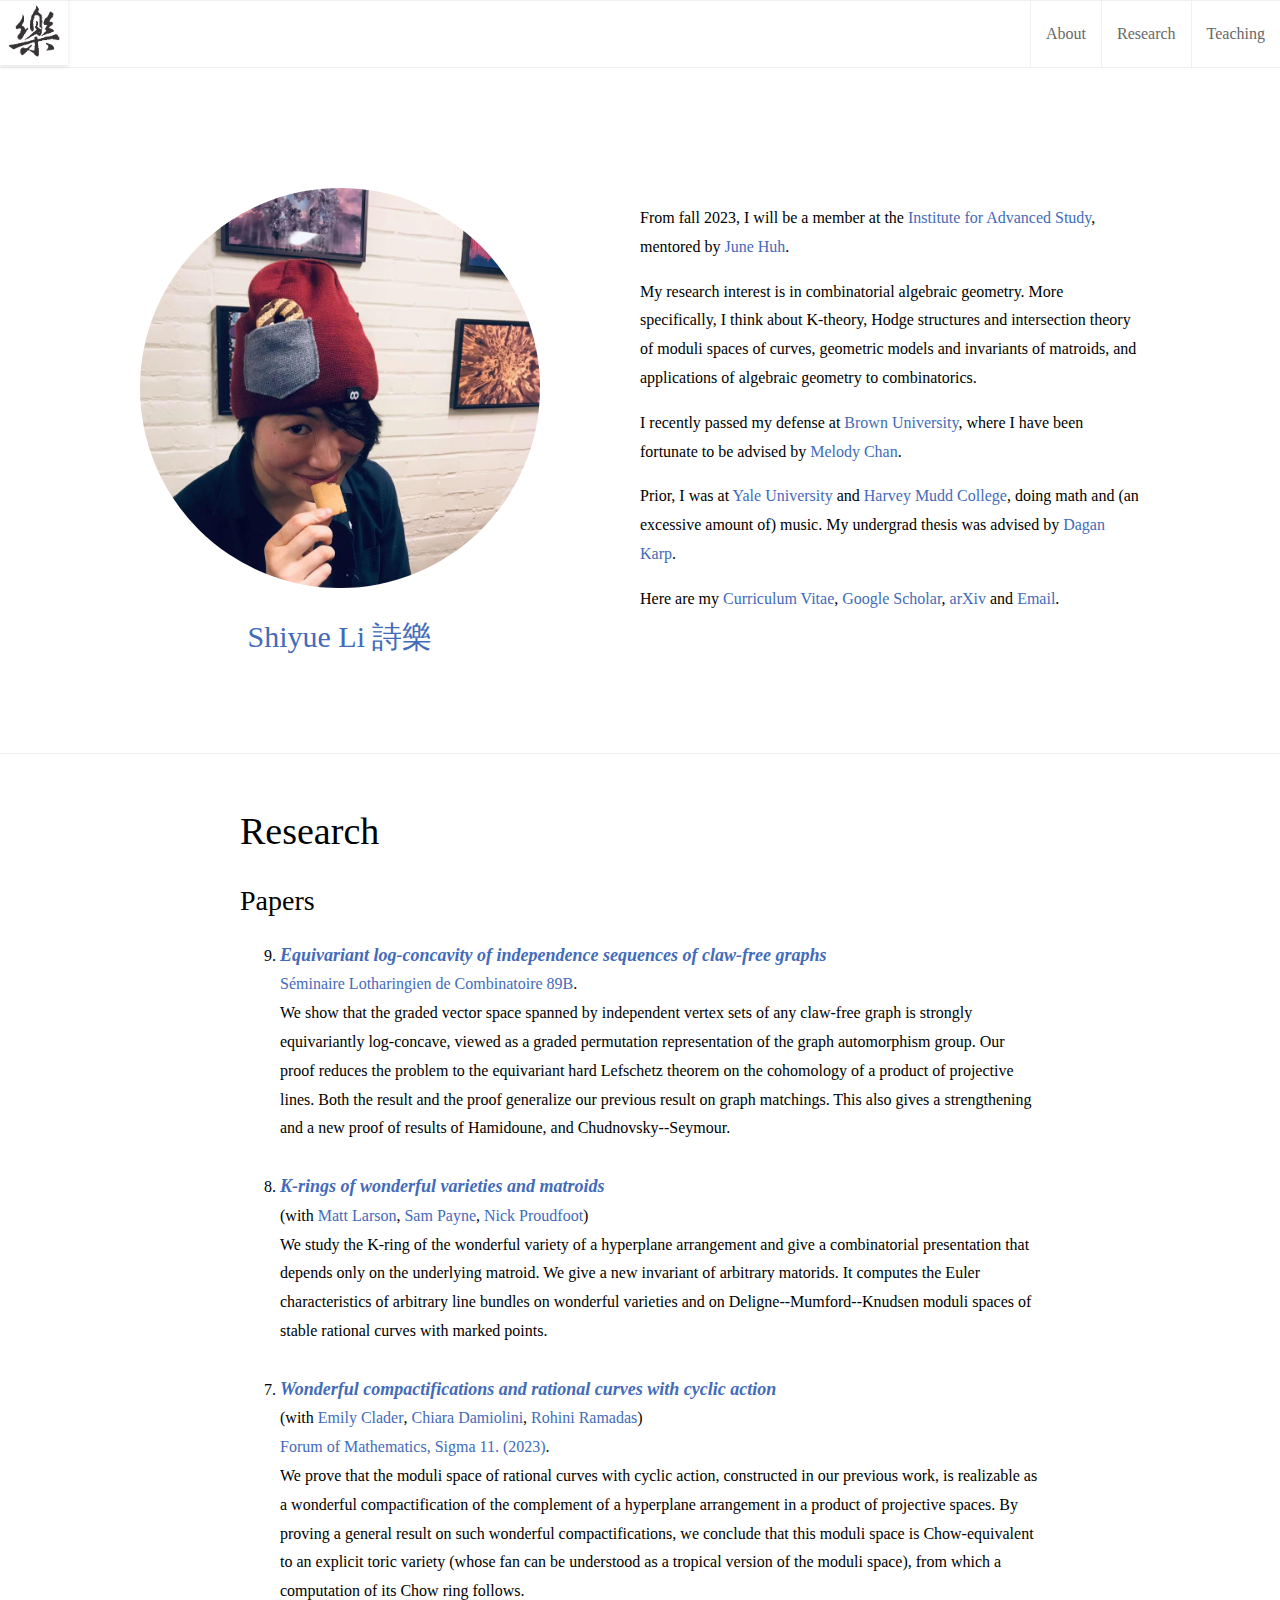
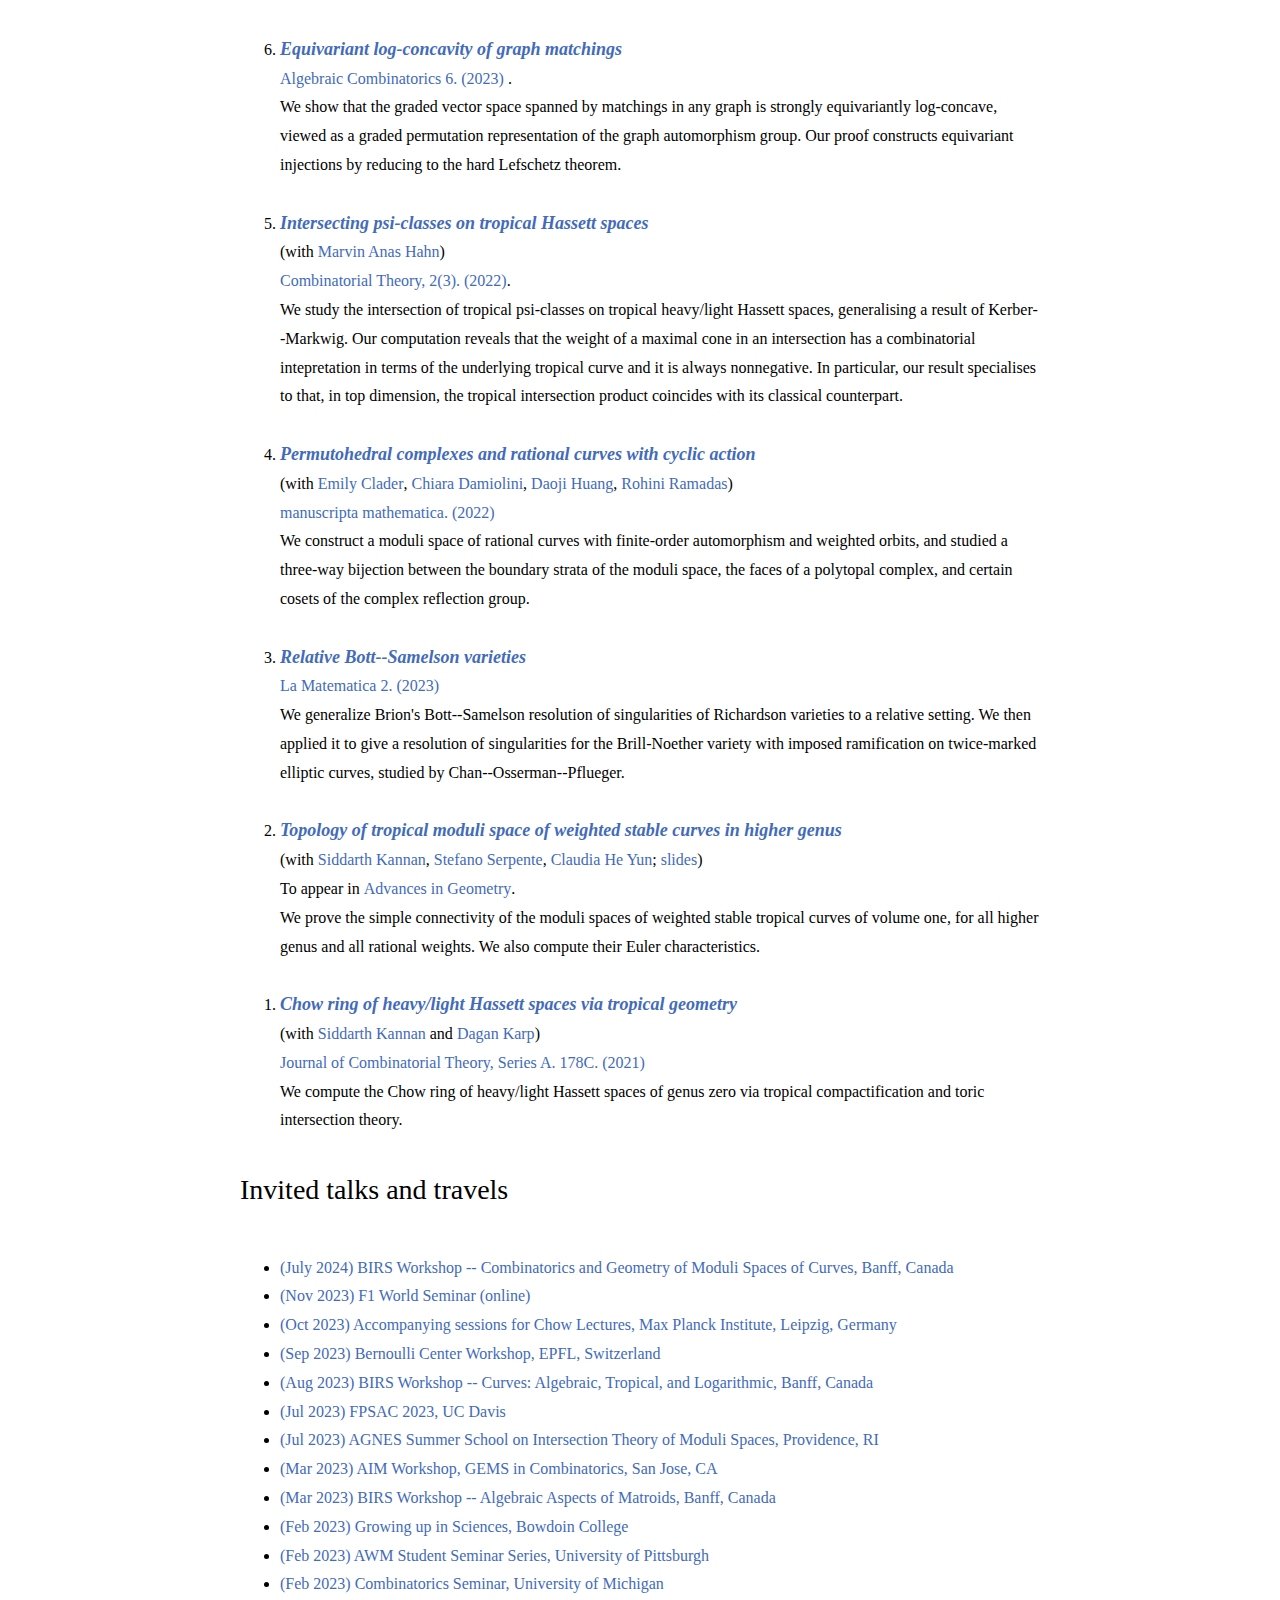
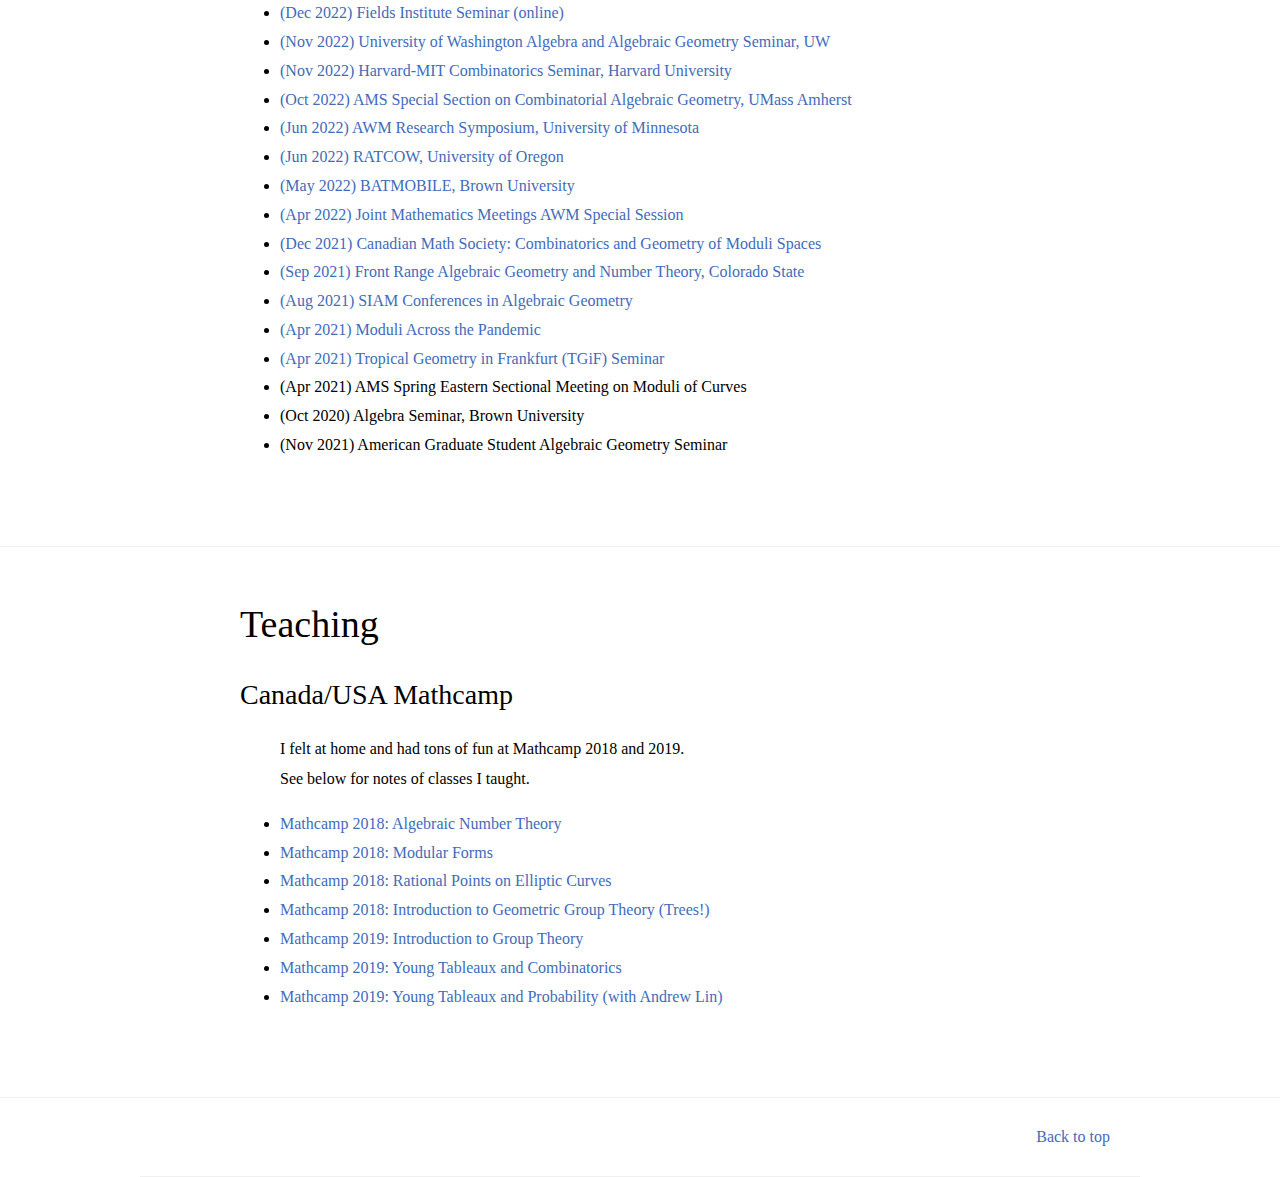
==== index.html @ 9893ebd8 "updated a bunch" ====
<!DOCTYPE html>
<html lang="en-us">
    <head>
	<meta name="generator" content="Hugo 0.92.2" />
        <meta charset="UTF-8">
<meta http-equiv="X-UA-Compatible" content="ie=edge">
<title>Shiyue Li</title>
<meta name="viewport" content="width=device-width, initial-scale=1.0">
<meta name="theme-color" content="#426BBA">
<meta name="description" content="李诗乐">
<meta property="og:description" content="李诗乐">
<meta name="twitter:description" content="李诗乐">
<meta property="og:image" content="https://shiyue-li.github.io/img/portfolio.png">
<meta name="twitter:image" content="https://shiyue-li.github.io/img/portfolio.png">
<link rel="icon" href="https://shiyue-li.github.io/img/favicon.png" type="image/x-icon">
<link rel="shortcut icon" href="https://shiyue-li.github.io/img/favicon.png" type="image/x-icon">
<link rel="stylesheet" href="css/final.css">
<link rel="stylesheet" href="css/normalize.css">
<link rel="stylesheet" href="https://fonts.googleapis.com/css?family=Roboto:300,400,700">
    </head>
    <body>
        <div>
            
            <nav class="main-navigation stuckMenu">
    <a href="https://shiyue-li.github.io/">
        <img class="logo" src="https://shiyue-li.github.io/img/logo.png" alt="Shiyue Li">
    </a>
    <div class="sub-navigation">
        <a href="#" class="main-navigation-link" id="about" data-scroll-goto="0">About</a>

        
        <a href="#" class="main-navigation-link" data-scroll-goto="1">Research</a>
        

        
        <a href="#" class="main-navigation-link" data-scroll-goto="2">Teaching</a>
        

        

    </div>
</nav>

            

            
            <section style="padding-top: 120px;" id="scroll-element" data-scroll-index="0">
    <div class="hero">
        <div class="hero-left">
            <img src="https://shiyue-li.github.io/img/avatar.jpg" style="max-width: 100%; border-radius: 100%; ">
            <h2 style="text-align:center;" class="name">Shiyue Li 詩樂</h2>

            <div class="icons">
                


                
                

                


                


                
                
                
                
                
            </div>
        </div>
        <div class="hero-right">
            
                <p>From fall 2023, I will be a member at the <a href="https://www.ias.edu">Institute for Advanced Study</a>, mentored by <a href="https://web.math.princeton.edu/~huh/">June Huh</a>.</p>
            
                <p>My research interest is in combinatorial algebraic geometry. More specifically, I think about K-theory, Hodge structures and intersection theory of moduli spaces of curves, geometric models and invariants of matroids, and applications of algebraic geometry to combinatorics.</p>
            
                <p>I recently passed my defense at <a href="https://www.brown.edu/academics/math/">Brown University</a>, where I have been fortunate to be advised by <a href="https://www.math.brown.edu/~mtchan/">Melody Chan</a>.</p>
            
                <p>Prior, I was at <a href="https://math.yale.edu/">Yale University</a> and <a href="https://www.hmc.edu">Harvey Mudd College</a>, doing math and (an excessive amount of) music. My undergrad thesis was advised by <a href="https://www.math.hmc.edu/~dk/">Dagan Karp</a>.</p>
            
                <p>Here are my <a href="http://www.shiyue.li/shiyueli-website-2023.pdf">Curriculum Vitae</a>, <a href="https://scholar.google.com/citations?user=wnfrXdMAAAAJ&amp;hl=en">Google Scholar</a>, <a href="https://arxiv.org/search/?query=%22shiyue+li%22&amp;searchtype=all&amp;source=header">arXiv</a> and <a href="mailto:shiyue_li@brown.edu">Email</a>.</p>
            
        </div>
    </div>
</section>

            

            
            <section data-scroll-index="1">
    <div class="math">
        <div class="header">
            <h1 class="title">Research</h1>
            <h2 class="subtitle"></h2>
        </div>
        <div class="content-case-study">
            <h2 class="subtitile" style="
                font-size: 28px;
                color: #000000;
                font-weight: 500;
                ">Papers</h2>
            <ol type="1" reversed style="font-size: 16px;
            color: #000000;
            letter-spacing: 0;
            line-height: 1.8em">
                <li><a class="article" href="/research/clawfree.pdf" target="blank" >Equivariant log-concavity of independence sequences of claw-free graphs</a>
                  <br> <a class="journal" href="https://www.mat.univie.ac.at/~slc/wpapers/FPSAC2023/87.pdf" target="blank" >Séminaire Lotharingien de Combinatoire 89B</a>.
                    <br>
                    We show that the graded vector space spanned by independent vertex sets of any claw-free graph is strongly equivariantly log-concave, viewed as a graded permutation representation of the graph automorphism group. Our proof reduces the problem to the equivariant hard Lefschetz theorem on the cohomology of a product of projective lines. Both the result and the proof generalize our previous result on graph matchings. This also gives a strengthening and a new proof of results of Hamidoune, and Chudnovsky--Seymour.
                    <br>
                    <br>
                </li>
                <li><a class="article" href="https://arxiv.org/abs/2210.03169" target="blank"> <span class="emphasized">K</span>-rings of wonderful varieties and matroids</a>
                    <br>(with <a class="journal" href="https://stanford.edu/~mwlarson/" target="blank" >Matt Larson</a>, <a class="journal" href="https://web.ma.utexas.edu/users/sampayne/" target="blank" >Sam Payne</a>, <a class="journal" href="https://pages.uoregon.edu/njp/" target="blank" >Nick Proudfoot</a>)
                    <br>
                    We study the <span class="emphasized">K</span>-ring of the wonderful variety of a hyperplane arrangement and give a combinatorial presentation that depends only on the underlying matroid. We give a new invariant of arbitrary matorids. It computes the Euler characteristics of arbitrary line bundles on wonderful varieties and on Deligne--Mumford--Knudsen moduli spaces of stable rational curves with marked points.
                    <br>
                    <br>
                </li>
                <li><a class="article" href="https://arxiv.org/abs/2208.05463" target="blank">Wonderful compactifications and rational curves with cyclic action</a>
                    <br>(with <a class="journal" href="https://sites.google.com/site/emilyclader/" target="blank" >Emily Clader</a>, <a class="journal" href="https://chiaradamiolini.wixsite.com/1289" target="blank" >Chiara Damiolini</a>, <a class="journal" href="https://sites.google.com/view/rohini-ramadas/home" target="blank" >Rohini Ramadas</a>)
                    <br> <a class="journal" href="https://www.cambridge.org/core/journals/forum-of-mathematics-sigma/article/wonderful-compactifications-and-rational-curves-with-cyclic-action/0811738BEDE71A067CB7876742615252" target="blank" >Forum of Mathematics, Sigma 11. (2023)</a>.
                    <br> We prove that the moduli space of rational curves with cyclic action, constructed in our previous work, is realizable as a wonderful compactification of the complement of a hyperplane arrangement in a product of projective spaces.  By proving a general result on such wonderful compactifications, we conclude that this moduli space is Chow-equivalent to an explicit toric variety (whose fan can be understood as a tropical version of the moduli space), from which a computation of its Chow ring follows.
                    <br>
                    <br>
                </li>
                <li><a class="article" href="https://arxiv.org/abs/2202.08828" target="blank">Equivariant log-concavity of graph matchings</a>
                   <br>
                   <a class="journal" href="https://alco.centre-mersenne.org/articles/10.5802/alco.284/" target="blank" >Algebraic Combinatorics 6. (2023) </a>.
                    <br>
                    We show that the graded vector space spanned by matchings in any graph is strongly equivariantly log-concave, viewed as a graded permutation representation of the graph automorphism group. Our proof constructs equivariant injections by reducing to the hard Lefschetz theorem.
                    <br>
                    <br>
                </li>

                <li><a class="article" href="https://arxiv.org/abs/2108.00875" target="blank">Intersecting psi-classes on tropical Hassett spaces</a>
                    <br> (with <a class="journal" href="https://sites.google.com/site/marvinanashahn/" target="blank" >Marvin Anas Hahn</a>)
                    <br> <a class="journal" href="https://escholarship.org/uc/item/6569z31w#main" target="blank" >Combinatorial Theory, 2(3). (2022)</a>.
                    <br>
                        We study the intersection of tropical psi-classes on tropical heavy/light Hassett spaces, generalising a result of Kerber--Markwig. Our computation reveals that the weight of a maximal cone in an intersection has a combinatorial intepretation in terms of the underlying tropical curve and it is always nonnegative. In particular, our result specialises to that, in top dimension, the tropical intersection product coincides with its classical counterpart.
                    <br>
                    <br>
                </li>

                <li><a class="article" href="https://arxiv.org/abs/2104.06526" target="blank">Permutohedral complexes and rational curves with cyclic action</a>
                    <br>(with <a class="journal" href="https://sites.google.com/site/emilyclader/" target="blank" >Emily Clader</a>, <a class="journal" href="https://chiaradamiolini.wixsite.com/1289" target="blank" >Chiara Damiolini</a>, <a class="journal" href="https://www.daojihuang.me/" target="blank" >Daoji Huang</a>, <a class="journal" href="https://sites.google.com/view/rohini-ramadas/home" target="blank" >Rohini Ramadas</a>)
                    <br> <a class="journal" href="https://trebuchet.public.springernature.app/get_content/80b0685b-fd41-4024-bbea-1bdff2c16340" target="blank" >manuscripta mathematica. (2022)</a>
                    <br>
                    We construct a moduli space of rational curves with finite-order automorphism and weighted orbits, and studied a three-way bijection between the boundary strata of the moduli space, the faces of a polytopal complex, and certain cosets of the complex reflection group.
                    <br>
                    <br>
                </li>

                <li><a class="article" href="https://arxiv.org/abs/2011.04814" target="blank">Relative Bott--Samelson varieties</a>
                <br>
                <a class="journal" href="https://link.springer.com/article/10.1007/s44007-023-00054-1" target="blank" >La Matematica 2. (2023)</a>
                <br>
                We generalize Brion's Bott--Samelson resolution of singularities of Richardson varieties to a relative setting. We then applied it to give a resolution of singularities for the Brill-Noether variety with imposed ramification on twice-marked elliptic curves, studied by Chan--Osserman--Pflueger.
                <br>
                <br>
                </li>

                <li><a class="article" href="https://arxiv.org/abs/2010.11767" target="blank">Topology of tropical moduli space of weighted stable curves in higher genus</a>
                    <br>(with <a class="journal" href="https://sites.google.com/view/siddarthkannan/about-me" target="blank" >Siddarth Kannan</a>, <a class="journal" href=https://sites.google.com/view/stefano-serpente/home-page target="blank" >Stefano Serpente</a>, <a class="journal" href="https://www.claudiayun.com/" target="blank" >Claudia He Yun</a>; <a class="journal" href="https:/www.shiyue.li/slides/top-hassett-slides.pdf" target="blank">slides</a>)
                    <br> To appear in
                    <a class="journal" href="https://www.degruyter.com/journal/key/advg/html?lang=en" target="blank" >Advances in Geometry</a>.
                    <br> We prove the simple connectivity of the moduli spaces of weighted stable tropical curves of volume one, for all higher genus and all rational weights. We also compute their Euler characteristics.
                    <br>
                    <br>
                </li>

                <li>
                    <a class="article" href="https://arxiv.org/abs/1910.10883" target="blank">Chow ring of heavy/light Hassett spaces via tropical geometry</a>
                    <br>
                    (with <a class="journal" href="https://sites.google.com/view/siddarthkannan/about-me" target="blank" >Siddarth Kannan</a> and <a class="journal" href="https://www.math.hmc.edu/~dk/" target="blank" >Dagan Karp</a>)
                    <br>
                    <a class="journal" href="https://www.sciencedirect.com/science/article/pii/S0097316520301400" target="blank" >Journal of Combinatorial Theory, Series A. 178C. (2021)</a>
                    <br>
                    We compute the Chow ring of heavy/light Hassett spaces of genus zero via tropical compactification and toric intersection theory.
                </li>
            </ol>
        </div>
        <div class="content-case-study">
            <h2 class="subtitile" style="
                font-size: 28px;
                color: #000000;
                font-weight: 300;
                ">Invited talks and travels</h2>
            <ul style="font-size: 16px;
            color: #000000;
            letter-spacing: 0;
            line-height: 1.5em">
            <br>
               <li>
                 <a class="link" href="https://www.birs.ca/events/2024/5-day-workshops/24w5200" target="blank" >(July 2024) BIRS Workshop -- Combinatorics and Geometry of Moduli Spaces of Curves, Banff, Canada</a>
                </li>
                <li>
                  <a class="link" href="https://funworldseminar.wordpress.com/2022/11/15/the-sun-also-rises-a-review/" target="blank" >(Nov 2023) F1 World Seminar (online)</a>
                </li>
                <li>
                  <a class="link" href="https://www.mis.mpg.de/calendar/conferences/2023/chow.html" target="blank" >(Oct 2023) Accompanying sessions for Chow Lectures, Max Planck Institute, Leipzig, Germany</a>
                </li>
                <li>
                  <a class="link" href="https://bernoulli.epfl.ch/programs/hodge-and-k-theory-meet-combinatorics/" target="blank" >(Sep 2023) Bernoulli Center Workshop, EPFL, Switzerland</a>
                </li>
                <li>
                  <a class="link" href="http://www.birs.ca/events/2023/5-day-workshops/23w5101" target="blank" >(Aug 2023) BIRS Workshop -- Curves: Algebraic, Tropical, and Logarithmic, Banff, Canada</a>
                </li>
                <li>
                  <a class="link" href="http://fpsac23.math.ucdavis.edu" target="blank" >(Jul 2023) FPSAC 2023, UC Davis </a>
                </li>
                <li>
                  <a class="link" href="https://sites.google.com/site/agneshomepage/brown-2023-agnes-summer-school" target="blank" >(Jul 2023) AGNES Summer School on Intersection Theory of Moduli Spaces, Providence, RI </a>
                </li>
                <li>
                  <a class="link" href="https://aimath.org/workshops/upcoming/gemscombin/" target="blank" >(Mar 2023) AIM Workshop, GEMS in Combinatorics, San Jose, CA </a>
                </li>
                <li>
                  <a class="link" href="http://www.birs.ca/events/2023/5-day-workshops/23w5149" target="blank" >(Mar 2023) BIRS Workshop -- Algebraic Aspects of Matroids, Banff, Canada</a>
                </li>
                <li>
                    <a class="link" href="https://www.cns.nyu.edu/events/growingupinscience/" target="blank" >(Feb 2023) Growing up in Sciences, Bowdoin College</a>
                </li>
                <li>
                    <a class="link" href="https://www.mathematics.pitt.edu/content/pitt-awm-student-seminar-series" target="blank" >(Feb 2023) AWM Student Seminar Series, University of Pittsburgh</a>
                </li>
                <li>
                   <a class="link" href="https://events.umich.edu/group/4885" target="blank" >(Feb 2023) Combinatorics Seminar, University of Michigan</a>
                </li>
                <li>
                   <a class="link" href="http://www.fields.utoronto.ca/activities/22-23/matroids-seminar" target="blank" >(Dec 2022) Fields Institute Seminar (online)</a>
                </li>
                <li>
                   <a class="link" href="https://math.washington.edu/events/series/algebra-and-algebraic-geometry-seminar" target="blank" >(Nov 2022) University of Washington Algebra and Algebraic Geometry Seminar, UW</a>
                </li>
                <li>
                   <a class="link" href="https://math.mit.edu/combin/" target="blank" >(Nov 2022) Harvard-MIT Combinatorics Seminar, Harvard University</a>
                </li>
                <li>
                  <a class="link" href="http://www.ams.org/meetings/sectional/2301_program_ss18.html" target="blank" >(Oct 2022) AMS Special Section on Combinatorial Algebraic Geometry, UMass Amherst</a>
                </li>
                <li>
                    <a class="link" href="https://awm-math.org/meetings/awm-research-symposium/" target="blank" >(Jun 2022) AWM Research Symposium, University of Minnesota</a>
                </li>
                <li>
                    <a class="link" href="https://pages.uoregon.edu/ddugger/ratcow.html" target="blank" >(Jun 2022) RATCOW, University of Oregon</a>
                </li>
                <li>
                    <a class="link" href="https://math.dartmouth.edu/~auel/BATMOBYLE/index.html" target="blank" >(May 2022) BATMOBILE, Brown University</a>
                </li>
                <li>
                    <a class="link" href="https://www.jointmathematicsmeetings.org//jmm" target="blank" >(Apr 2022) Joint Mathematics Meetings AWM Special Session</a>
                </li>
                <li>
                    <a class="link" href="https://www2.cms.math.ca/Events/winter21/schedule_daily" target="blank" >(Dec 2021) Canadian Math Society: Combinatorics and Geometry of Moduli Spaces</a>
                </li>
                <li>
                    <a class="link" href="https://sites.google.com/view/fragmentseminar/" target="blank" >(Sep 2021) Front Range Algebraic Geometry and Number Theory, Colorado State</a>
                </li>
                <li>
                    <a class="link" href="https://www.siam.org/conferences/cm/program/ag21" target="blank" >(Aug 2021) SIAM Conferences in Algebraic Geometry</a>
                </li>
                <li>
                    <a class="link" href="https://sites.google.com/bc.edu/map/home" target="blank" >(Apr 2021) Moduli Across the Pandemic</a>
                </li>
                <li>
                    <a class="link" href="https://www.uni-frankfurt.de/76756909/TGiF_Tropical_Geometry_in_Frankfurt" target="blank" >(Apr 2021) Tropical Geometry in Frankfurt (TGiF) Seminar</a>
                </li>
                <li>
                    (Apr 2021) AMS Spring Eastern Sectional Meeting on Moduli of Curves
                </li>
                <li>
                    (Oct 2020) Algebra Seminar, Brown University
                </li>
                <li>
                    (Nov 2021) American Graduate Student Algebraic Geometry Seminar
                </li>

            </ul>
        </div>
    </div>
</section>

            

            
            <section data-scroll-index="2">
    <div class="math">
        <div class="header">
            <h1 class="title">Teaching</h1>
            <h2 class="subtitle"></h2>
        </div>
        <div class="content-case-study">
            <h2 class="subtitile" style="
                font-size: 28px;
                color: #000000;
                font-weight: 300;
                ">Canada/USA Mathcamp</h2>
            <ul style="font-size: 16px;
            color: #000000;
            letter-spacing: 0;
            line-height: 1.8em">
            <p style="font-size: 16px;
            color: #000000;
            letter-spacing: 0;">
            I felt at home and had tons of fun at Mathcamp 2018 and 2019. <br>
                See below for notes of classes I taught.
            </p>


                <li><a href="/mathcamp/shiyueli-mathcamp-ant.pdf" target="blank" >Mathcamp 2018: Algebraic Number Theory</a>
                </li>
                <li><a href="/mathcamp/shiyueli-mathcamp-modular-forms.pdf" target="blank" >Mathcamp 2018: Modular Forms</a>
                </li>
                <li><a href="/mathcamp/shiyueli-mathcamp-rpec.pdf" target="blank" >Mathcamp 2018: Rational Points on Elliptic Curves</a>
                </li>
                <li><a href="/mathcamp/shiyueli-mathcamp-trees.pdf" target="blank" >Mathcamp 2018: Introduction to Geometric Group Theory (Trees!)</a>
                </li>
                <li><a href="/mathcamp/shiyueli-mathcamp-gptheory.pdf" target="blank" >Mathcamp 2019: Introduction to Group Theory</a>
                </li>
                <li><a href="/mathcamp/shiyueli-mathcamp-ytcombinatorics.pdf" target="blank" >Mathcamp 2019: Young Tableaux and Combinatorics</a>
                </li>

                <li><a href="/mathcamp/shiyueli-mathcamp-ytprobability.pdf" target="blank" >Mathcamp 2019: Young Tableaux and Probability (with Andrew Lin)</a>
                </li>

            </ul>
        </div>
    </div>
</section>

            

            

            

            

            
            <footer>
    <div class="icons">
        
        
        
        
        
        
    </div>

    <a href="#" style="color: #426BBA; text-decoration: none;" data-scroll-goto="0">Back to top</a>
</footer>

            
        </div>

        
<script type="application/javascript">
var doNotTrack = false;
if (!doNotTrack) {
	(function(i,s,o,g,r,a,m){i['GoogleAnalyticsObject']=r;i[r]=i[r]||function(){
	(i[r].q=i[r].q||[]).push(arguments)},i[r].l=1*new Date();a=s.createElement(o),
	m=s.getElementsByTagName(o)[0];a.async=1;a.src=g;m.parentNode.insertBefore(a,m)
	})(window,document,'script','https://www.google-analytics.com/analytics.js','ga');
	ga('create', 'UA-XXXXXXXX-Y', 'auto');
	
	ga('send', 'pageview');
}
</script>
<script src="https://shiyue-li.github.io/js/jquery-1.js"></script>
<script src="https://shiyue-li.github.io/js/stickUp.js"></script>
<script src="https://shiyue-li.github.io/js/scrollIt.js" type="text/javascript"></script>
<script type="text/javascript">
    jQuery(function($) {
        $(document).ready( function() {
            $('.main-navigation').stickUp({

            });
        });
    });
    $(function(){
        $.scrollIt({
            topOffset: -70,         
            easing: 'ease-in-out'
        });
    });
</script>

    </body>
</html>
---- css/final.css ----
/* forest green #426BBA */
/* deep blue #426BBA */

* {
  box-sizing: border-box;
  text-rendering: optimizeLegibility;
  -webkit-font-smoothing: antialiased;
  -moz-osx-font-smoothing: grayscale;
}

body {
  font-size: 16px;
  font-family: Palatino;
  margin: 0;
  padding: 0;
}

a {
  font-style: normal;
  color: #000000;
  -webkit-transition: 0.1s ease-in;
  transition: 0.1s ease-in;
  text-decoration: none;
}

a:hover {
  cursor: pointer;
  opacity: 0.8;
  -webkit-transform: translateY(-3px);
          transform: translateY(-3px);
}

.article {
  font-family: Palatino;
  font-size: 18px;
  font-style: italic;
  font-weight: bold;
  color: #000000;
  /* text-decoration: none; */
}

.author {
  font-family: Palatino;
  font-size: 17px;
  font-style: italic;
  font-weight: 900;
  color: #000000;
  /* text-decoration: none; */
}

.link {
  font-family: Palatino;
  font-size: 16px;
  font-weight: 500;
  color: #000000;
  /* text-decoration: none; */
}

.journal {
  font-family: Palatino;
  font-size: 16px;
  font-weight: 500;
  color: #000000;
  text-decoration: none;
}

footer {
  padding: 30px 30px 30px 30px;
  max-width: 1000px;
  margin: 0 auto;
  display: flex !important;
  justify-content: space-between;
  border-bottom: 1px solid #F0F0F0;
}

.main-navigation {
  z-index: 999;
  width: 100%;
  background: white;
  height: 68px;
  padding: 0;
  margin: 0;
  border-top: 1px solid #F0F0F0;
  border-bottom: 1px solid #F0F0F0;
  display: -webkit-box;
  display: -ms-flexbox;
  display: flex;
  -webkit-box-align: center;
      -ms-flex-align: center;
          align-items: center;
  -webkit-box-pack: justify;
      -ms-flex-pack: justify;
          justify-content: space-between;
}

.sub-navigation {
  max-width: 445px;
  height: inherit;
  display: -webkit-box;
  display: -ms-flexbox;
  display: flex;
}

.main-navigation h5 {
  position: absolute;
  left: 90px;
  top: 3px;
  color: #000000;
}

@media all and (max-width: 400px) {
  .main-navigation h5 {
    top: 7px;
    font-size: 12px;
  }
}

.main-navigation-link {
  color: #686868;
  padding: 15px;
  display: -webkit-box;
  text-align: center !important;
  display: -ms-flexbox;
  display: flex;
    -webkit-box-align: center;
        -ms-flex-align: center;
            align-items: center;
    -webkit-box-pack: center;
        -ms-flex-pack: center;
            justify-content: center;
  border-left: 1px solid #F0F0F0;
}

.icons a:first-child {
  padding: 4px 4px 50px 50;
  padding-left: 132px;
}

.icons a {
  padding: 5px;
}

@media all and (max-width: 460px) {
  .main-navigation-link {
    font-size: 13px;
    padding: 15px;
  }
  #about {
    display: none;
  }
  #process-link {
    display: none !important;
  }
}

.logo:hover, .main-navigation-link:hover {
  box-shadow: 0 2px 4px 0 rgba(0,0,0,0.12);
}

.logo {
  width: 68px;
  display: block;
}

section {
  padding-top: 70px;
  padding-bottom: 70px;
  border-bottom: 1px solid #F0F0F0;
  padding-left: 30px;
  padding-right: 30px;
}

.hero {
  display: -webkit-box;
  display: -ms-flexbox;
  display: flex;
  margin: 0 auto;
  -webkit-box-pack: justify;
      -ms-flex-pack: justify;
          justify-content: space-between;
  -ms-flex-wrap: wrap;
      flex-wrap: wrap;
  max-width: 1000px;
}

.math{
  max-width: 800px;
  display: -webkit-box;
  display: -ms-flexbox;
  display: flex;
  margin: 0 auto;
  -webkit-box-orient: vertical;
  -webkit-box-direction: normal;
      -ms-flex-direction: column;
          flex-direction: column;
}

.case-studies {
  max-width: 1000px;
  display: -webkit-box;
  display: -ms-flexbox;
  display: flex;
  margin: 0 auto;
  -webkit-box-orient: vertical;
  -webkit-box-direction: normal;
      -ms-flex-direction: column;
          flex-direction: column;
}

.hi {
  font-size: 42px;
  line-height: 0.4em;
}

.subtitle {
  font-size: 28px;
  color: #426BBA;
  font-weight: 100;
  font-style: thin;
}

.name {
  font-family: Palatino;
  font-size: 30px;
  color: #426BBA;
  font-weight: 300;
  font-style: normal;
}

.hero-left {
  width: 400px;
}

.hero-right {
  width: 500px;
}

.hero-right p {
  /* color: #929292; */
  font-family: Palatino;
  font-size: 16px;
  font-style: 50;
  color: #000000;
  letter-spacing: 0;
  /* line-height: 25px; */
  line-height: 1.8em;
}

.hero-right em {
  font-style: normal !important;
}

.hero-right p a {
   font-family: Palatino;
  color: #426BBA;
  text-decoration: none;
}

.icons {
  width: 160px;
  display: -webkit-box;
  display: -ms-flexbox;
  display: flex;
  -webkit-box-pack: justify;
      -ms-flex-pack: justify;
          /*justify-content: space-between;*/
}


.download-resume {
  /* Rectangle 3: */
  display: inline-block;
  margin-top: 40px;
  background: #426BBA;
  /* Download Resume: */
  font-family: Palatino;
  font-size: 20px;
  padding: 15px 50px;
  color: #C3D5FF;
  padding: 100px 0;
  width: 1000px;
  text-align: center;
  letter-spacing: 1px;
  border-radius: 2px;
}

.title {
  /* My Process: */
  font-family: Palatino;
  font-weight: 100;
  margin: 0;
  font-size: 38px;
  color: #000000;
  letter-spacing: 0;
  line-height: 0.4em;
}

.process-item {
  max-width: 500px;
  padding-top: 20px;
}

.process-item h3 {
  margin-left: 15px;
}

.process-wrapper {
  display: -webkit-box;
  display: -ms-flexbox;
  display: flex;
  -ms-flex-wrap: wrap;
      flex-wrap: wrap;
  -webkit-box-pack: justify;
      -ms-flex-pack: justify;
          justify-content: space-between;
}

.item-header {
  display: -webkit-box;
  display: -ms-flexbox;
  display: flex;
    -webkit-box-align: center;
        -ms-flex-align: center;
            align-items: center;
    -webkit-box-pack: start;
        -ms-flex-pack: start;
            justify-content: flex-start;
  margin: 0;
  height: 35px;
}

.process-item p {
  /* I collaborate with s: */
  font-size: 16px;
  color: #000000;
  letter-spacing: 0;
  line-height: 1.8em;
}

.process-item h3 {
  /* Discover: */
  font-size: 28px;
  color: #426BBA;
  letter-spacing: 0;
}

.case-studies-wrapper {
  display: -webkit-box;
  display: -ms-flexbox;
  display: flex;
  -ms-flex-wrap: wrap;
      flex-wrap: wrap;
  -webkit-box-align: stretch;
      -ms-flex-align: stretch;
          align-items: stretch;
  -webkit-box-pack: justify;
      -ms-flex-pack: justify;
          justify-content: space-between;
}

.case-study-item {
  max-width: 500px;
  margin-top: 45px;
}

.case-study-item h4 {
  font-size: 26px;
  font-weight: 100;
  margin: 0;
  line-height: 2.4em;
}

.case-study-item h5 {
  font-size: 13px;
  font-weight: 700;
  color: #000000;
  margin: 0;
  line-height: 0.3em;
  text-transform: uppercase;
}

.case-study-item p {
  font-size: 16px;
  color: #000000;
  letter-spacing: 0;
  line-height: 1.8em;
}

ul li {
    font-size: 16px;
    color: #000000;
    letter-spacing: 0;
    line-height: 1.8em;
}

.read-more {
  display: inline-block;
  width: 100%;
  border: solid 2px #E1E1E1;
  padding: 18px 0;
  text-align: center;
  color: #426BBA;
  font-weight: 500;
  -webkit-transition: 0.2s ease-out;
  transition: 0.2s ease-out;
  border-radius: 2px;
}

.main-case-study {
  max-width: 2000px;
  display: block;
  margin: 0 auto;
  margin-top: 30px;
}

.results-content {
  max-width: 2000px;
  color: black;
  text-align: center;
  display: block;
  margin: 0 auto;
}

.results-content img {
  margin-top: 40px;
  max-width: 70px;
  border-radius: 100%;
}

.results-content h1 {
  font-size: 24px;
  line-height: 1.6em;
  font-weight: 300;
}

.results-content h2 {
  font-size: 25px;
  line-height: 1em;
  font-weight: 300;
  margin: 0;
  margin-top: 0.3em;

}

.results-content h3 {
  margin: 0;
  margin-top: 0.4em;
  padding-bottom: 35px;
}

.results-content hr {
  width: 30px;
  border: 3px solid #426BBA;
}

/* .main-case-study img {
    display: block;
    margin-left: auto;
    margin-right: auto;
} */

.main-case-study .title {
  line-height: 1em;
  margin-top: 20px;
}

.main-case-study .subtitle {
  /* Mobile App Design: */
  font-family: Palatino;
  font-weight: bold;
  font-size: 22px;
  color: #426BBA;
  letter-spacing: 0;
}

.main-case-study .summary {
  /* The objective of thi: */
  font-family: Palatino;
  font-weight: 300;
  font-size: 24px;
  color: #426BBA;
  letter-spacing: 0;
  line-height: 39px;
}

.case-study-item img {
  max-width: 100%;
}

.case-details {
  margin: 0;
  padding: 0;
  display: flex;
  max-width: 700px;
  list-style-type: none;
  justify-content: space-between;
  flex-wrap: wrap;
}

.case-links {
  margin-top: 26px;
  padding-bottom: 30px;
}

.link-div {
  display: inline-block;
  padding: 15px 15px 15px 0;
}

.case-links img {
  position: relative;
  top: 2.9px;
  padding-right: 8px;
}

.case-detail-link {
  position: relative;
  padding: 10px 10px;
  /* border: 1px solid #fafafa; */
  color: #593eda;
  border-radius: 2px;
  background: #f0f0f0;
  margin-right: 1em;
  width:100%;
}

@media all and (max-width: 981px) {
  .hero-left {
    margin: 0 auto;
    text-align: center;
  }
  .hero-left .icons {
    margin: 0 auto;
    justify-content: center;
  }
}

@media all and (max-width: 842px) {
  .link-div {
    display: block;
  }
  .case-detail-link {
      display: block;
      width: 100%;
      padding:25px;
  }
}

.content-case-study {
  max-width: 1000px;
  display: block;
}

.content-case-study p {
  /* Each member of our t: */
  font-family: Palatino;
  font-size: 19px;
  color: #000000;
  letter-spacing: 0;
  line-height: 30px;
}

.content-case-study img {
  max-width: 100%;
  margin-top: 20px;
}

.content-case-study a {
  color: #426BBA;
}

.content-case-study h1 {
  margin: 0;
  margin-top: 2.4em;
}

@media all and (max-width: 513px) {
  .case-details {
    justify-content: flex-start;
  }
  .download-resume {
    display: block;
    width: 100%;
  }
  .case-details-item {
    padding-right: 25px !important;
  }
}

.case-details-item {
  padding-right: 20px;
}

.case-details-item strong {
  font-weight: bold;
}

.case-details-item p {
  line-height: 1.8em;
  font-size: 16px;
}

@media all and (max-width:1040px) {
  .case-study-item {
    max-width: 48%;
    margin-top: 40px;
  }
  .case-studies-wrapper {
    margin-top: 0;
  }
}

@media all and (max-width:980px) {
  .hero-right {
    width: 100%;
    margin-top: 30px;
  }
  .process-item {
    max-width: 45%;
  }
}

@media all and (max-width: 728px) {
  .case-study-item {
    max-width: 100%;
    margin-top: 40px;
  }
  .case-study-item:first-of-type {
    margin-top: 13px;
  }
  .hi, .title {
    font-size: 40px;
  }
  .process-item h3 {
    font-size: 24px;
  }
  .subtitle {
    font-size: 24px;
  }
  section {
    padding-top: 60px !important;
    padding-bottom: 60px !important;
  }
  #scroll-element {
    padding-top: 100px !important;
  }
}

@media all and (max-width:500px) {
  .process-item {
    max-width: 100%;
  }
}

.active {
  color: #426BBA !important;
  transition: 0.2s ease-in-out;
  border-bottom: 3px solid #426BBA;
}
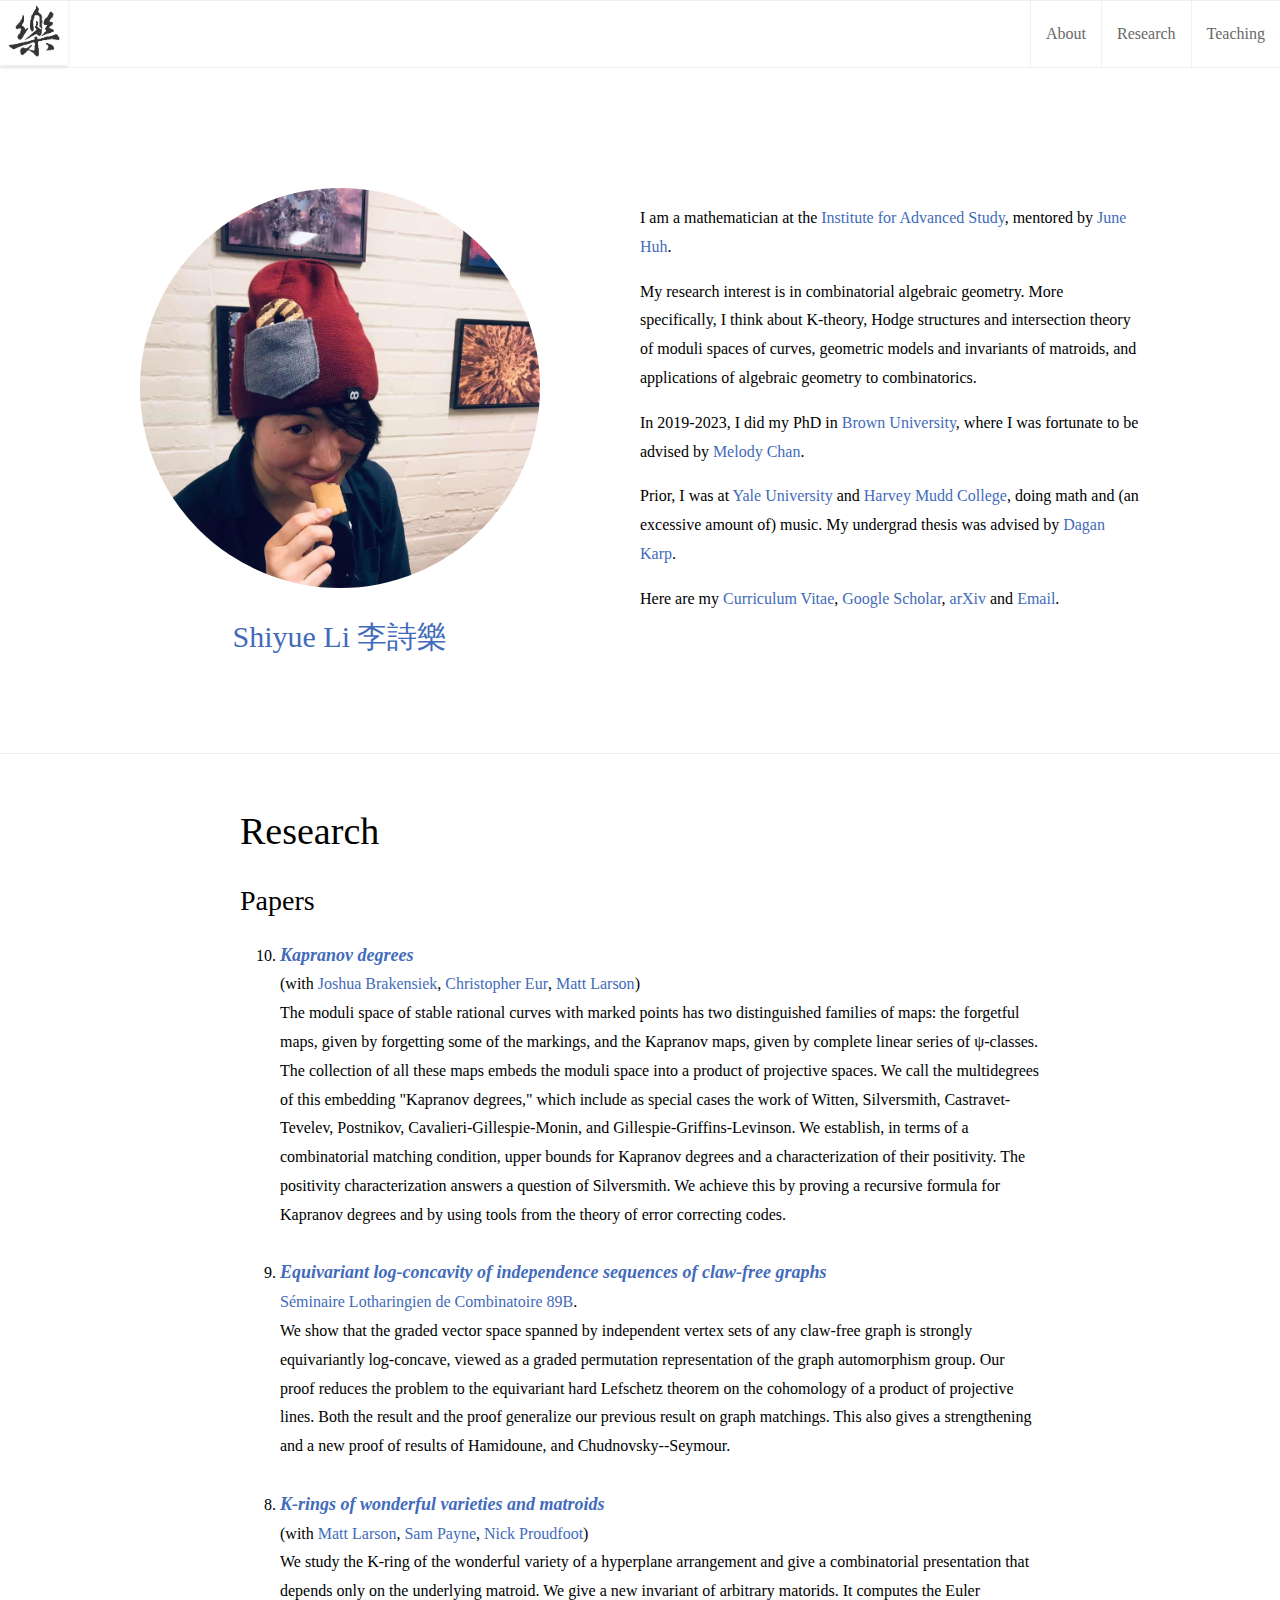
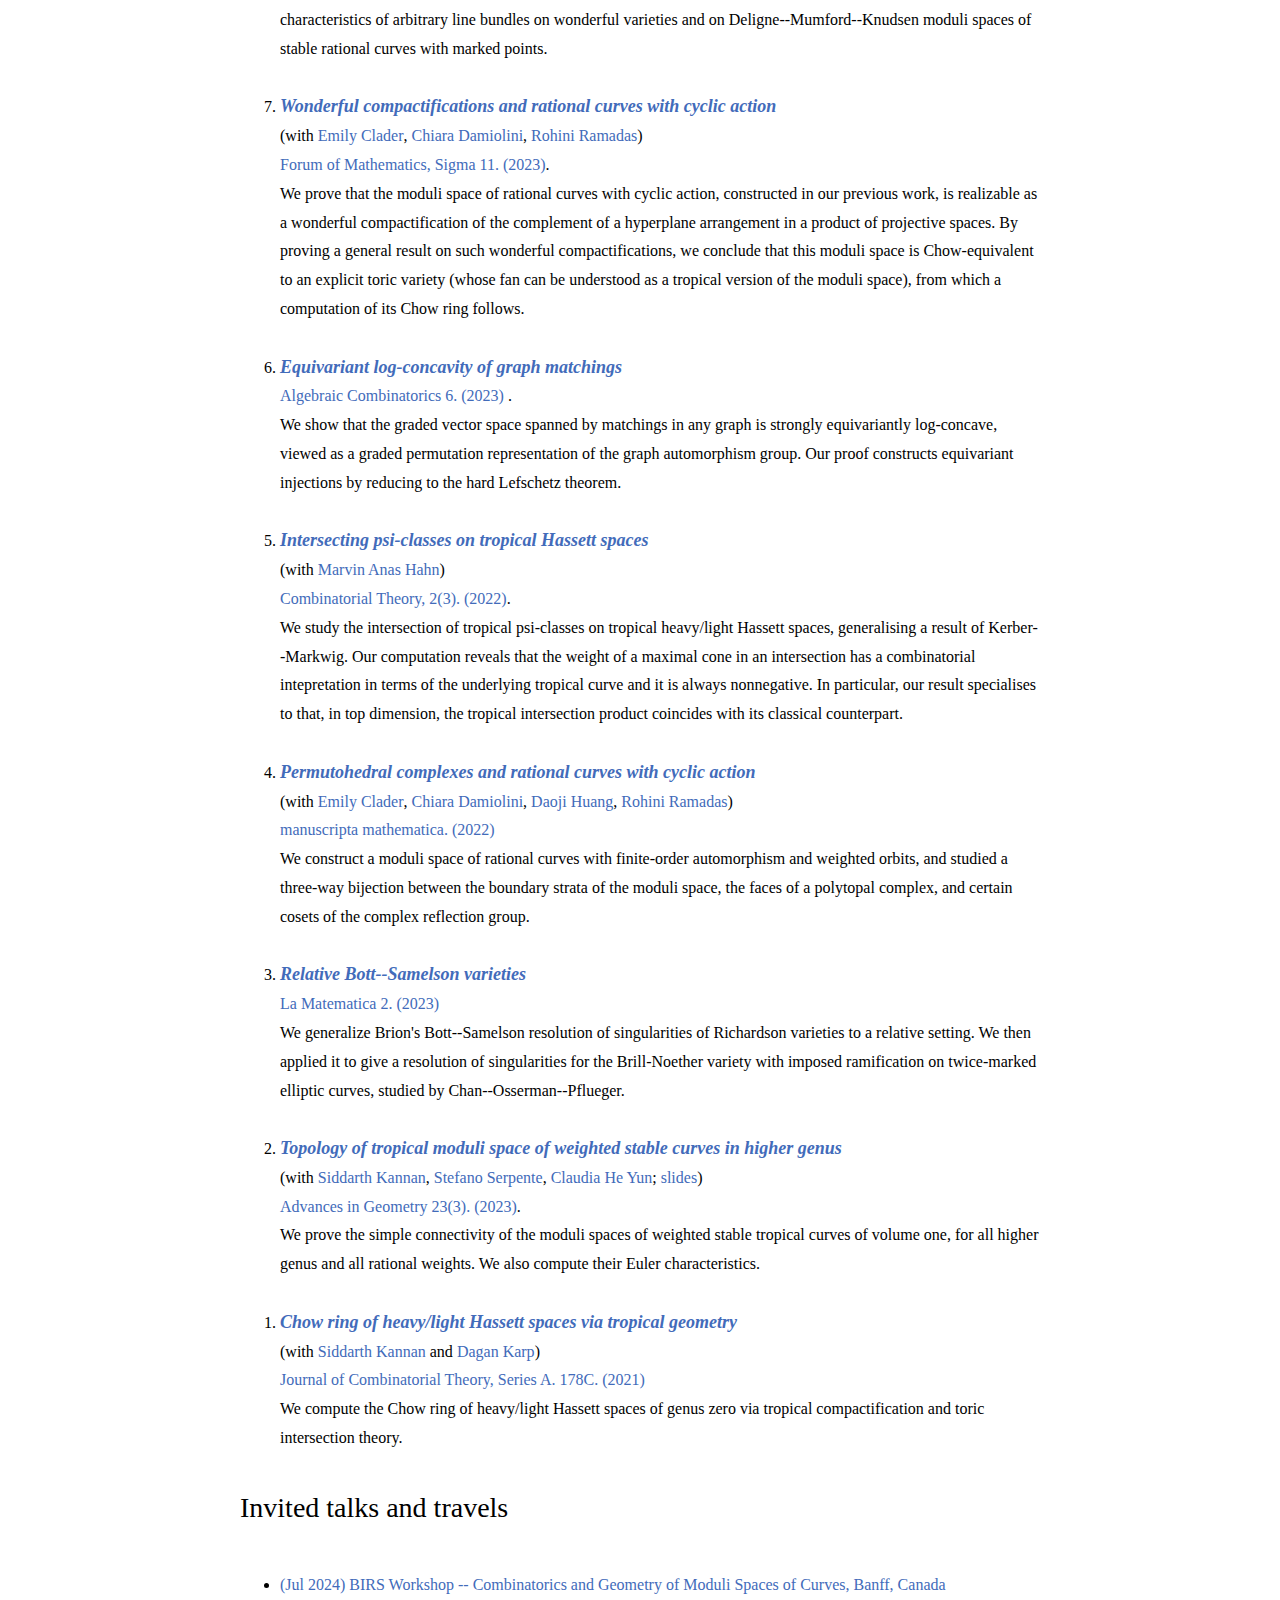
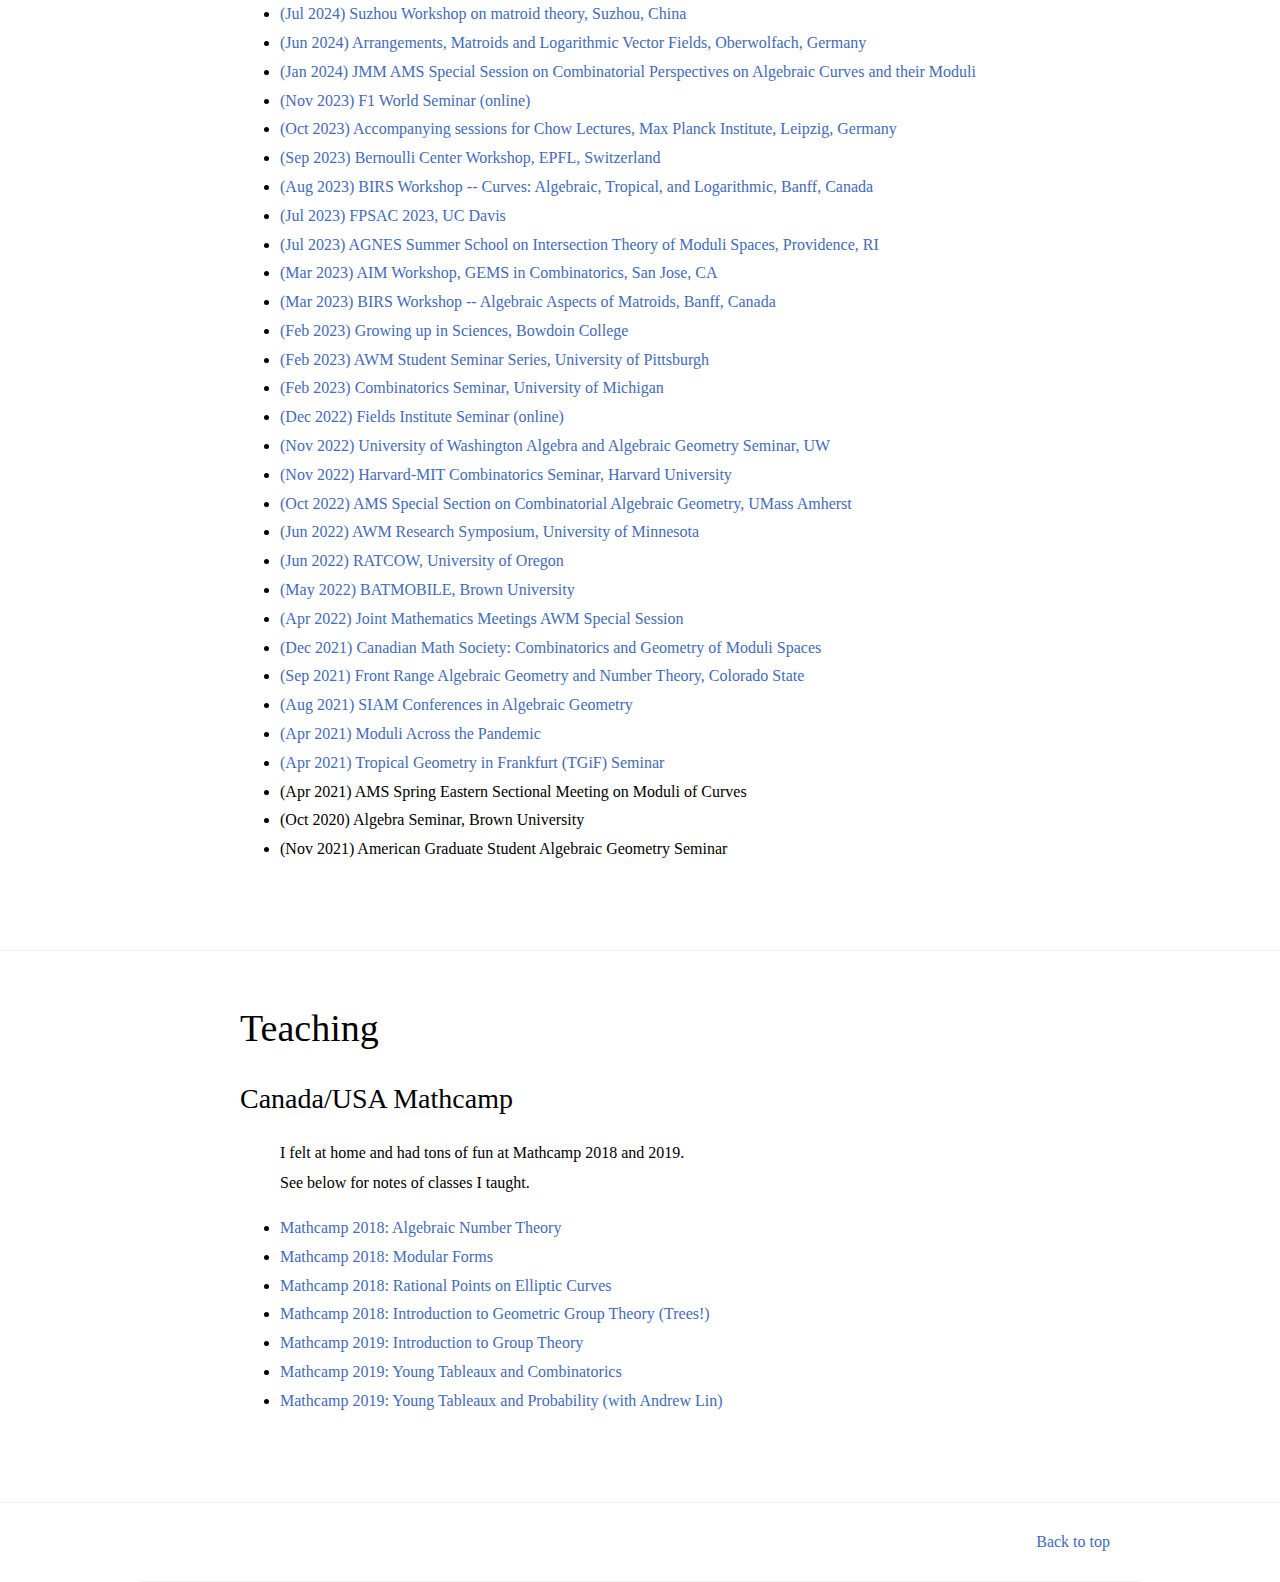
==== commit c50aa81d: "added a lot" ====
--- a/index.html
+++ b/index.html
@@ -48,7 +48,7 @@
     <div class="hero">
         <div class="hero-left">
             <img src="https://shiyue-li.github.io/img/avatar.jpg" style="max-width: 100%; border-radius: 100%; ">
-            <h2 style="text-align:center;" class="name">Shiyue Li 詩樂</h2>
+            <h2 style="text-align:center;" class="name">Shiyue Li 李詩樂</h2>
 
             <div class="icons">
                 
@@ -72,15 +72,15 @@
         </div>
         <div class="hero-right">
             
-                <p>From fall 2023, I will be a member at the <a href="https://www.ias.edu">Institute for Advanced Study</a>, mentored by <a href="https://web.math.princeton.edu/~huh/">June Huh</a>.</p>
+                <p>I am a mathematician at the <a href="https://www.ias.edu">Institute for Advanced Study</a>, mentored by <a href="https://web.math.princeton.edu/~huh/">June Huh</a>.</p>
             
                 <p>My research interest is in combinatorial algebraic geometry. More specifically, I think about K-theory, Hodge structures and intersection theory of moduli spaces of curves, geometric models and invariants of matroids, and applications of algebraic geometry to combinatorics.</p>
             
-                <p>I recently passed my defense at <a href="https://www.brown.edu/academics/math/">Brown University</a>, where I have been fortunate to be advised by <a href="https://www.math.brown.edu/~mtchan/">Melody Chan</a>.</p>
+                <p>In 2019-2023, I did my PhD in <a href="https://www.brown.edu/academics/math/">Brown University</a>, where I was fortunate to be advised by <a href="https://www.math.brown.edu/~mtchan/">Melody Chan</a>.</p>
             
                 <p>Prior, I was at <a href="https://math.yale.edu/">Yale University</a> and <a href="https://www.hmc.edu">Harvey Mudd College</a>, doing math and (an excessive amount of) music. My undergrad thesis was advised by <a href="https://www.math.hmc.edu/~dk/">Dagan Karp</a>.</p>
             
-                <p>Here are my <a href="http://www.shiyue.li/shiyueli-website-2023.pdf">Curriculum Vitae</a>, <a href="https://scholar.google.com/citations?user=wnfrXdMAAAAJ&amp;hl=en">Google Scholar</a>, <a href="https://arxiv.org/search/?query=%22shiyue+li%22&amp;searchtype=all&amp;source=header">arXiv</a> and <a href="mailto:shiyue_li@brown.edu">Email</a>.</p>
+                <p>Here are my <a href="http://www.shiyue.li/shiyueli-website-2023.pdf">Curriculum Vitae</a>, <a href="https://scholar.google.com/citations?user=wnfrXdMAAAAJ&amp;hl=en">Google Scholar</a>, <a href="https://arxiv.org/search/?query=%22shiyue+li%22&amp;searchtype=all&amp;source=header">arXiv</a> and <a href="mailto:shiyue_li@ias.edu">Email</a>.</p>
             
         </div>
     </div>
@@ -105,8 +105,15 @@
             color: #000000;
             letter-spacing: 0;
             line-height: 1.8em">
-                <li><a class="article" href="/research/clawfree.pdf" target="blank" >Equivariant log-concavity of independence sequences of claw-free graphs</a>
-                  <br> <a class="journal" href="https://www.mat.univie.ac.at/~slc/wpapers/FPSAC2023/87.pdf" target="blank" >Séminaire Lotharingien de Combinatoire 89B</a>.
+                <li><a class="article" href="https://arxiv.org/abs/2308.12285" target="blank" >Kapranov degrees</a>
+                    <br>(with <a class="journal" href="https://web.stanford.edu/~jbrakens/" target="blank" >Joshua Brakensiek</a>, <a class="journal" href="https://people.math.harvard.edu/~ceur/" target="blank" >Christopher Eur</a>, <a class="journal" href="https://stanford.edu/~mwlarson/" target="blank" >Matt Larson</a>)
+                    <br>
+                    The moduli space of stable rational curves with marked points has two distinguished families of maps: the forgetful maps, given by forgetting some of the markings, and the Kapranov maps, given by complete linear series of ψ-classes. The collection of all these maps embeds the moduli space into a product of projective spaces. We call the multidegrees of this embedding "Kapranov degrees," which include as special cases the work of Witten, Silversmith, Castravet-Tevelev, Postnikov, Cavalieri-Gillespie-Monin, and Gillespie-Griffins-Levinson. We establish, in terms of a combinatorial matching condition, upper bounds for Kapranov degrees and a characterization of their positivity. The positivity characterization answers a question of Silversmith. We achieve this by proving a recursive formula for Kapranov degrees and by using tools from the theory of error correcting codes.
+                    <br>
+                    <br>
+                </li>
+                <li><a class="article" href="https://www.mat.univie.ac.at/~slc/wpapers/FPSAC2023/87.pdf" target="blank" >Equivariant log-concavity of independence sequences of claw-free graphs</a>
+                    <br> <a class="journal" href="https://www.mat.univie.ac.at/~slc/wpapers/FPSAC2023/87.pdf" target="blank" >Séminaire Lotharingien de Combinatoire 89B</a>.
                     <br>
                     We show that the graded vector space spanned by independent vertex sets of any claw-free graph is strongly equivariantly log-concave, viewed as a graded permutation representation of the graph automorphism group. Our proof reduces the problem to the equivariant hard Lefschetz theorem on the cohomology of a product of projective lines. Both the result and the proof generalize our previous result on graph matchings. This also gives a strengthening and a new proof of results of Hamidoune, and Chudnovsky--Seymour.
                     <br>
@@ -164,8 +171,8 @@
 
                 <li><a class="article" href="https://arxiv.org/abs/2010.11767" target="blank">Topology of tropical moduli space of weighted stable curves in higher genus</a>
                     <br>(with <a class="journal" href="https://sites.google.com/view/siddarthkannan/about-me" target="blank" >Siddarth Kannan</a>, <a class="journal" href=https://sites.google.com/view/stefano-serpente/home-page target="blank" >Stefano Serpente</a>, <a class="journal" href="https://www.claudiayun.com/" target="blank" >Claudia He Yun</a>; <a class="journal" href="https:/www.shiyue.li/slides/top-hassett-slides.pdf" target="blank">slides</a>)
-                    <br> To appear in
-                    <a class="journal" href="https://www.degruyter.com/journal/key/advg/html?lang=en" target="blank" >Advances in Geometry</a>.
+                    <br>
+                    <a class="journal" href="https://www.degruyter.com/document/doi/10.1515/advgeom-2023-0009/html" target="blank" >Advances in Geometry 23(3). (2023)</a>.
                     <br> We prove the simple connectivity of the moduli spaces of weighted stable tropical curves of volume one, for all higher genus and all rational weights. We also compute their Euler characteristics.
                     <br>
                     <br>
@@ -194,8 +201,17 @@
             line-height: 1.5em">
             <br>
                <li>
-                 <a class="link" href="https://www.birs.ca/events/2024/5-day-workshops/24w5200" target="blank" >(July 2024) BIRS Workshop -- Combinatorics and Geometry of Moduli Spaces of Curves, Banff, Canada</a>
-                </li>
+                 <a class="link" href="https://www.birs.ca/events/2024/5-day-workshops/24w5200" target="blank" >(Jul 2024) BIRS Workshop -- Combinatorics and Geometry of Moduli Spaces of Curves, Banff, Canada</a>
+                </li>
+                <li>
+                  <a class="link" href="https://people.math.wisc.edu/~lmaxim/Suzhou24.html" target="blank" >(Jul 2024) Suzhou Workshop on matroid theory, Suzhou, China</a>
+                 </li>
+                <li>
+                  <a class="link" href="https://www.mfo.de/occasion/2425/www_view" target="blank" >(Jun 2024) Arrangements, Matroids and Logarithmic Vector Fields, Oberwolfach, Germany</a>
+                 </li>
+                 <li>
+                   <a class="link" href="https://www.jointmathematicsmeetings.org/meetings/national/jmm2024/2300_program_ss17.html#title" target="blank" >(Jan 2024) JMM AMS Special Session on Combinatorial Perspectives on Algebraic Curves and their Moduli</a>
+                  </li>
                 <li>
                   <a class="link" href="https://funworldseminar.wordpress.com/2022/11/15/the-sun-also-rises-a-review/" target="blank" >(Nov 2023) F1 World Seminar (online)</a>
                 </li>
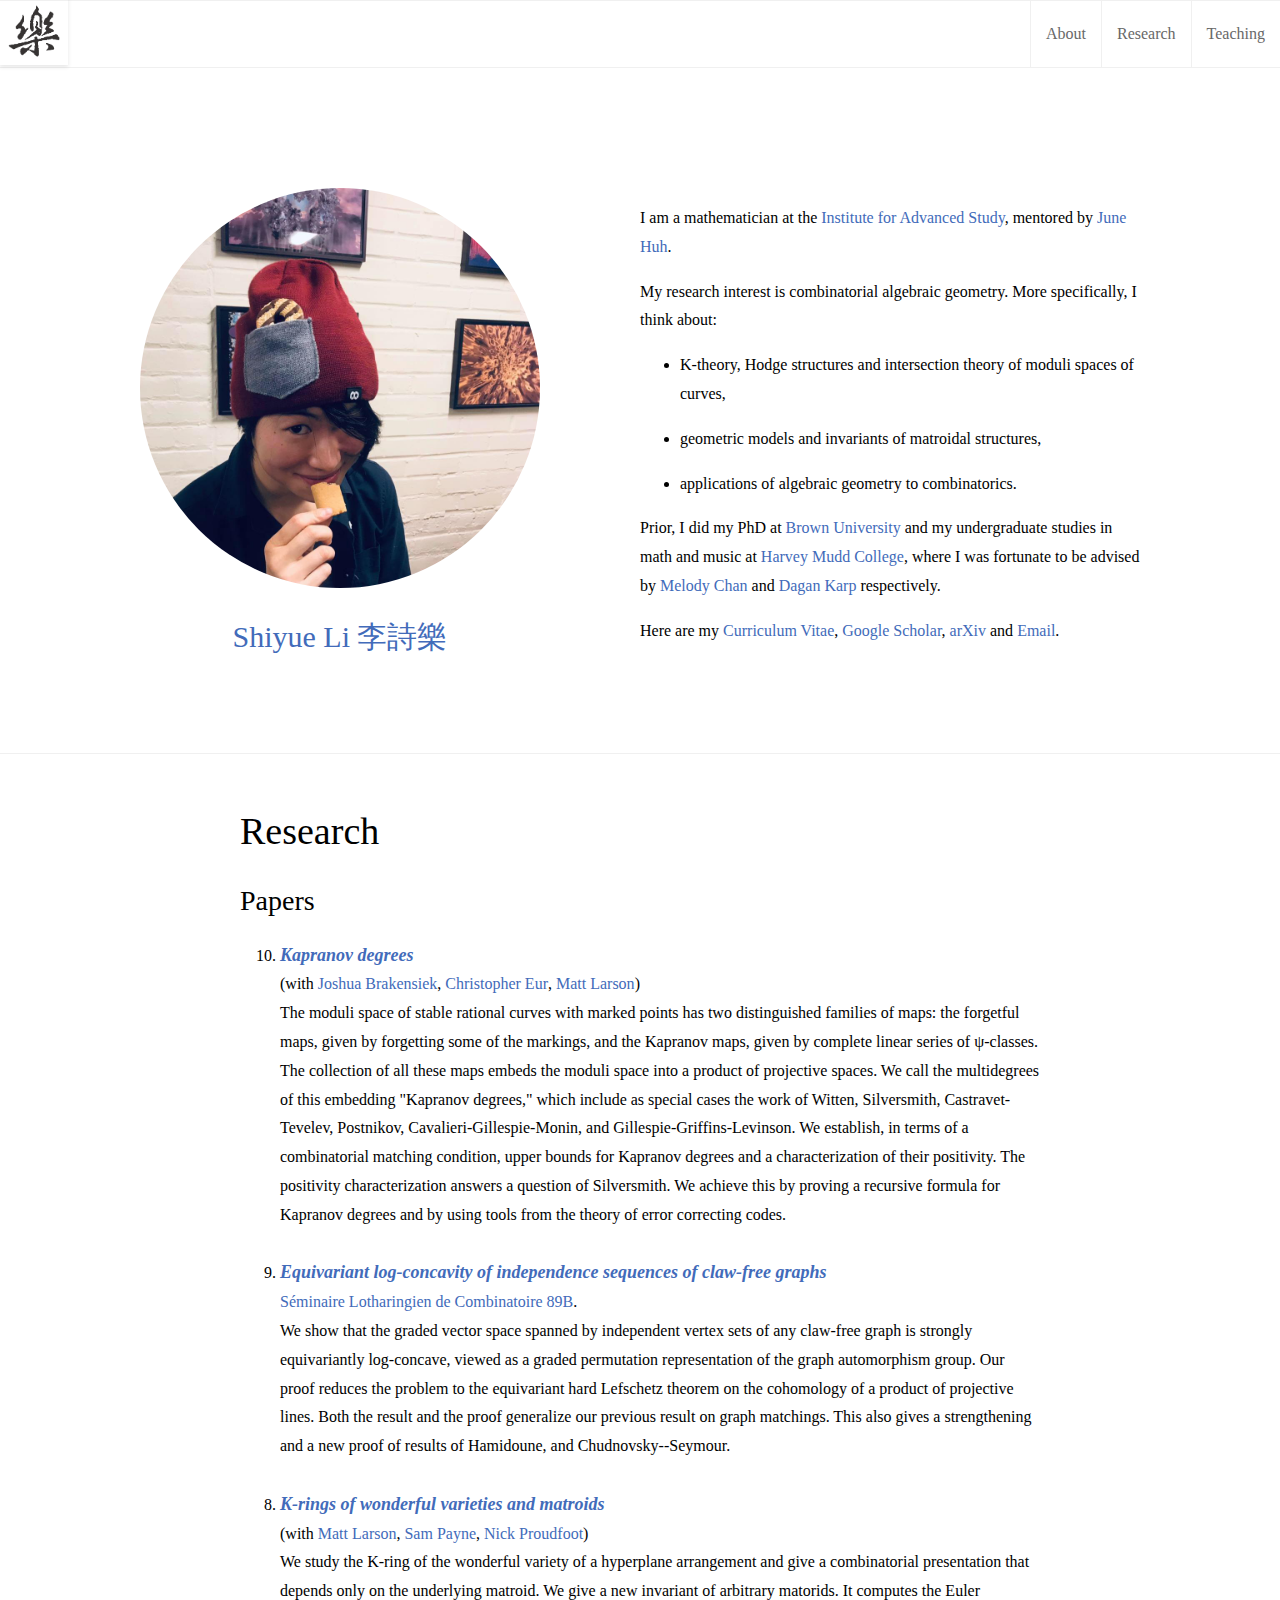
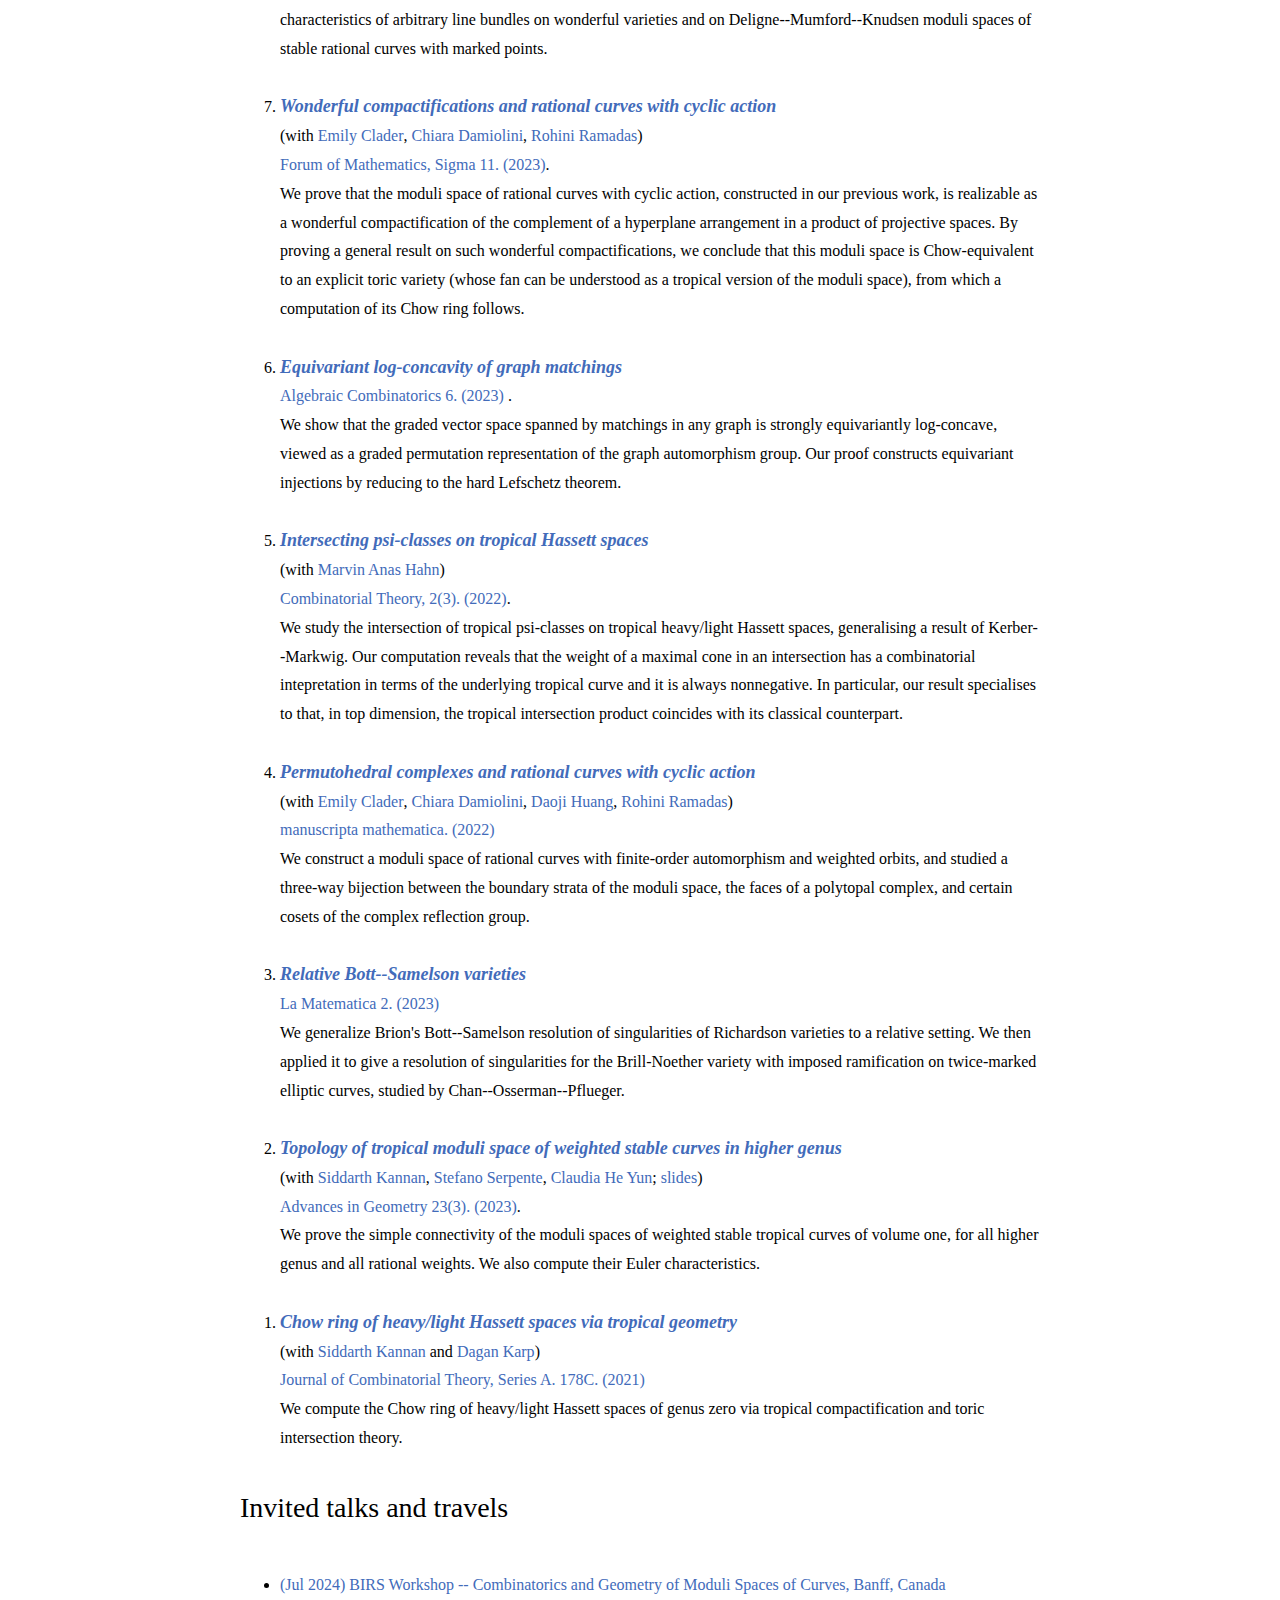
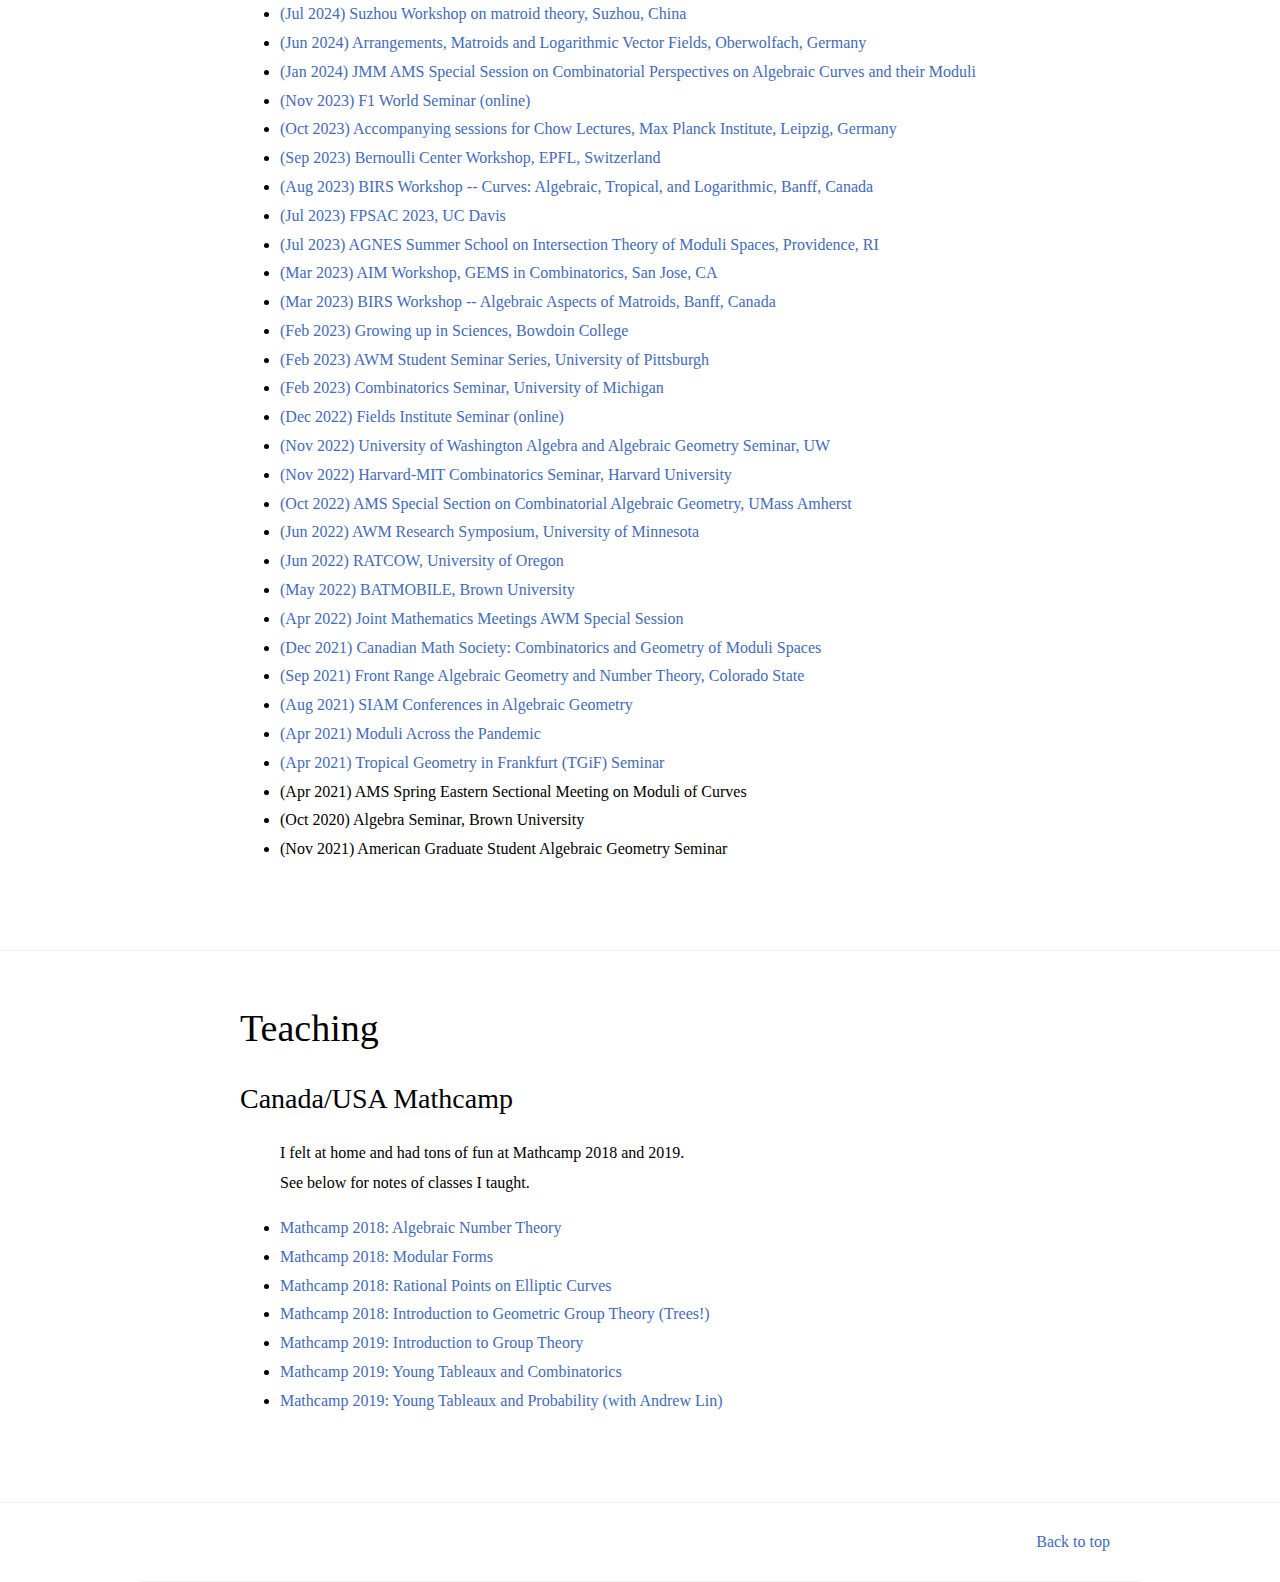
==== commit 63f620b5: "minor change" ====
--- a/index.html
+++ b/index.html
@@ -74,11 +74,24 @@
             
                 <p>I am a mathematician at the <a href="https://www.ias.edu">Institute for Advanced Study</a>, mentored by <a href="https://web.math.princeton.edu/~huh/">June Huh</a>.</p>
             
-                <p>My research interest is in combinatorial algebraic geometry. More specifically, I think about K-theory, Hodge structures and intersection theory of moduli spaces of curves, geometric models and invariants of matroids, and applications of algebraic geometry to combinatorics.</p>
-            
-                <p>In 2019-2023, I did my PhD in <a href="https://www.brown.edu/academics/math/">Brown University</a>, where I was fortunate to be advised by <a href="https://www.math.brown.edu/~mtchan/">Melody Chan</a>.</p>
-            
-                <p>Prior, I was at <a href="https://math.yale.edu/">Yale University</a> and <a href="https://www.hmc.edu">Harvey Mudd College</a>, doing math and (an excessive amount of) music. My undergrad thesis was advised by <a href="https://www.math.hmc.edu/~dk/">Dagan Karp</a>.</p>
+                <p>My research interest is combinatorial algebraic geometry. More specifically, I think about:</p>
+            
+                <p><ul>
+<li>K-theory, Hodge structures and intersection theory of moduli spaces of curves,</li>
+</ul>
+</p>
+            
+                <p><ul>
+<li>geometric models and invariants of matroidal structures,</li>
+</ul>
+</p>
+            
+                <p><ul>
+<li>applications of algebraic geometry to combinatorics.</li>
+</ul>
+</p>
+            
+                <p>Prior, I did my PhD at <a href="https://www.brown.edu/academics/math/">Brown University</a> and my undergraduate studies in math and music at <a href="https://www.hmc.edu">Harvey Mudd College</a>, where I was fortunate to be advised by <a href="https://www.math.brown.edu/~mtchan/">Melody Chan</a> and <a href="https://www.math.hmc.edu/~dk/">Dagan Karp</a> respectively.</p>
             
                 <p>Here are my <a href="http://www.shiyue.li/shiyueli-website-2023.pdf">Curriculum Vitae</a>, <a href="https://scholar.google.com/citations?user=wnfrXdMAAAAJ&amp;hl=en">Google Scholar</a>, <a href="https://arxiv.org/search/?query=%22shiyue+li%22&amp;searchtype=all&amp;source=header">arXiv</a> and <a href="mailto:shiyue_li@ias.edu">Email</a>.</p>
             
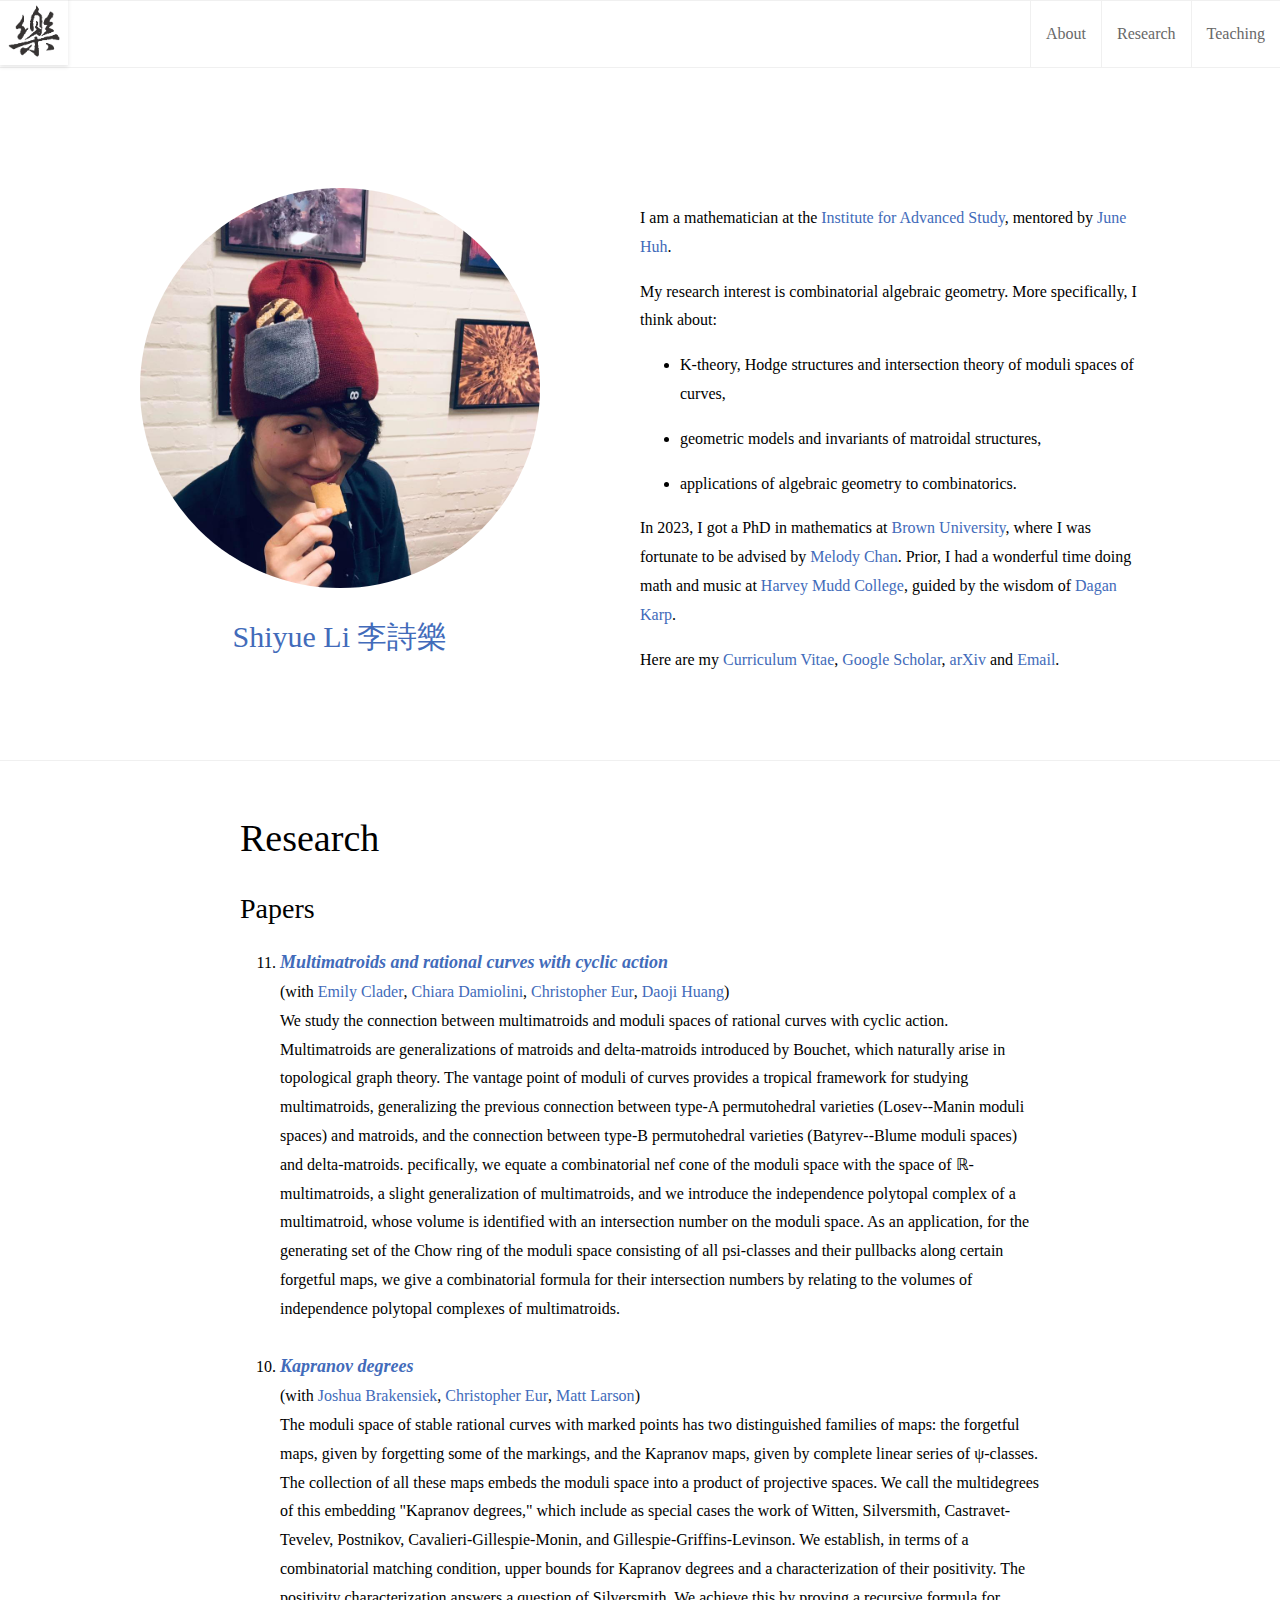
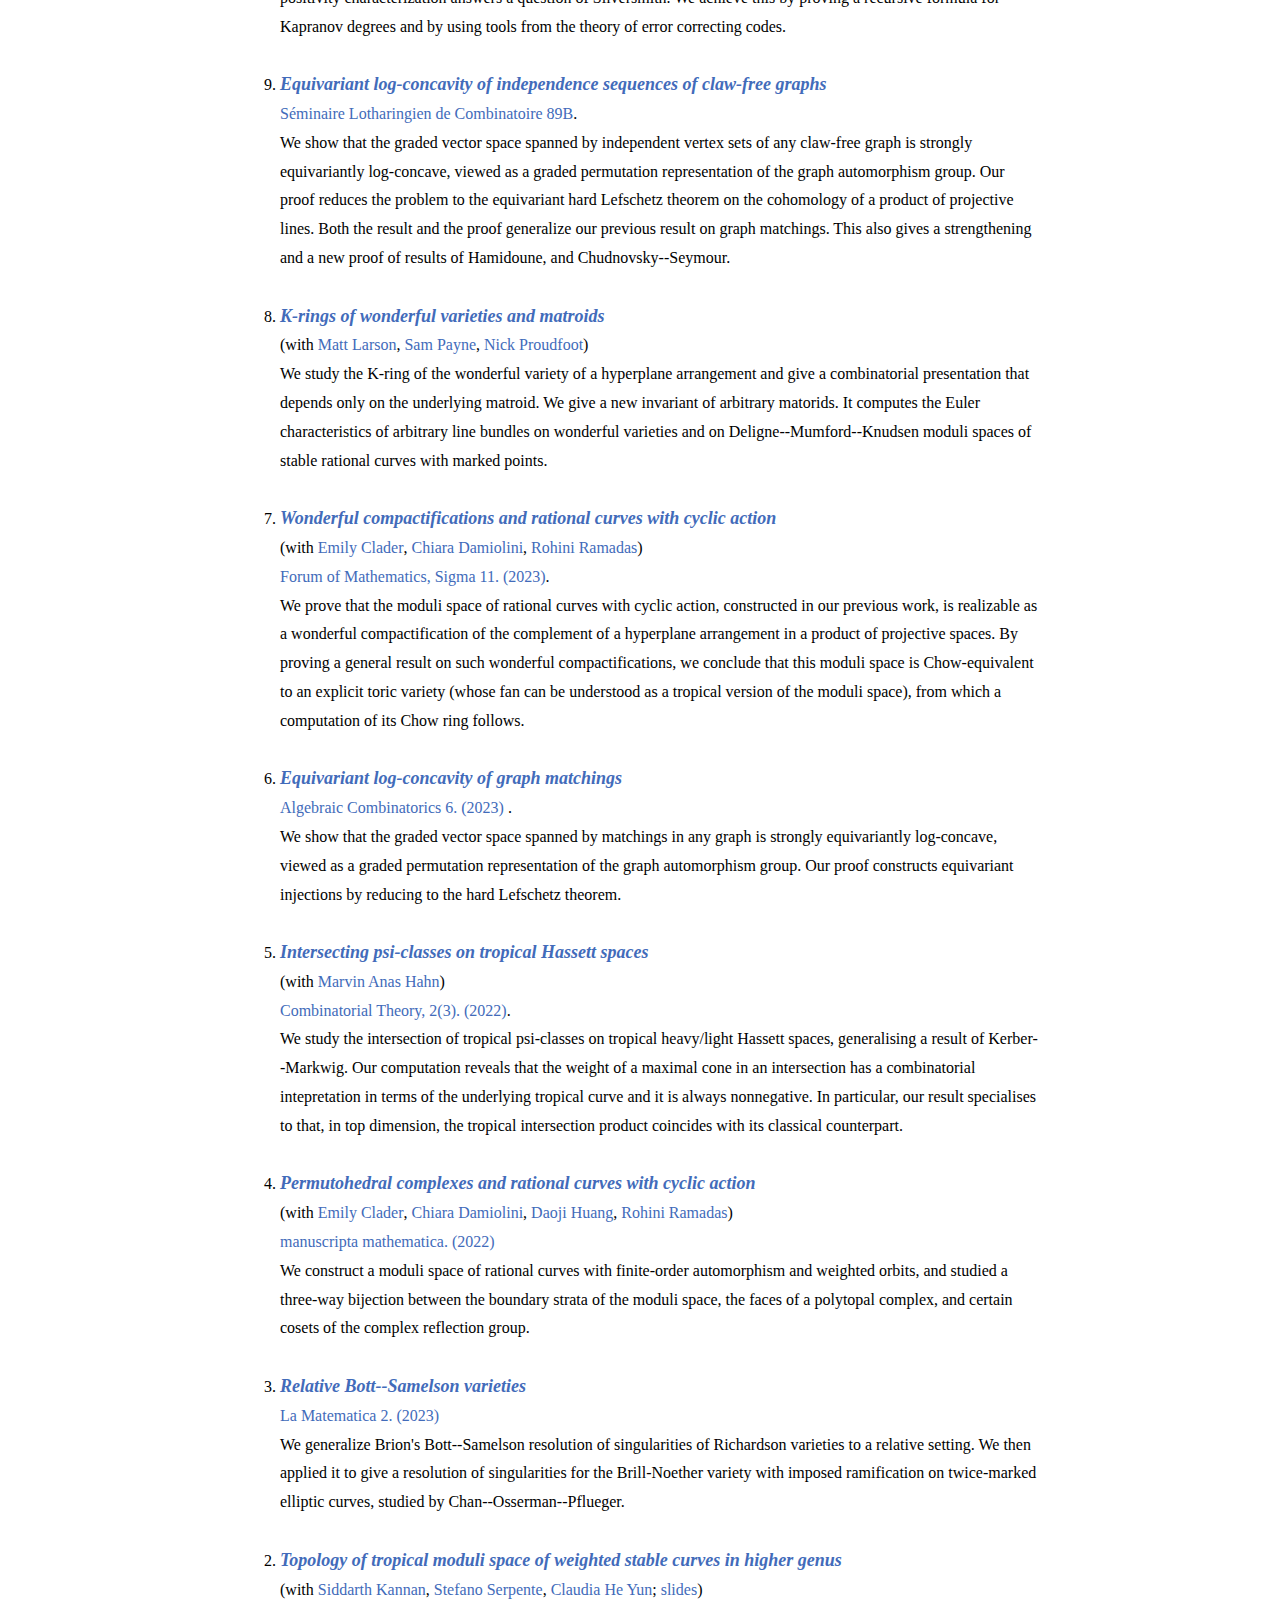
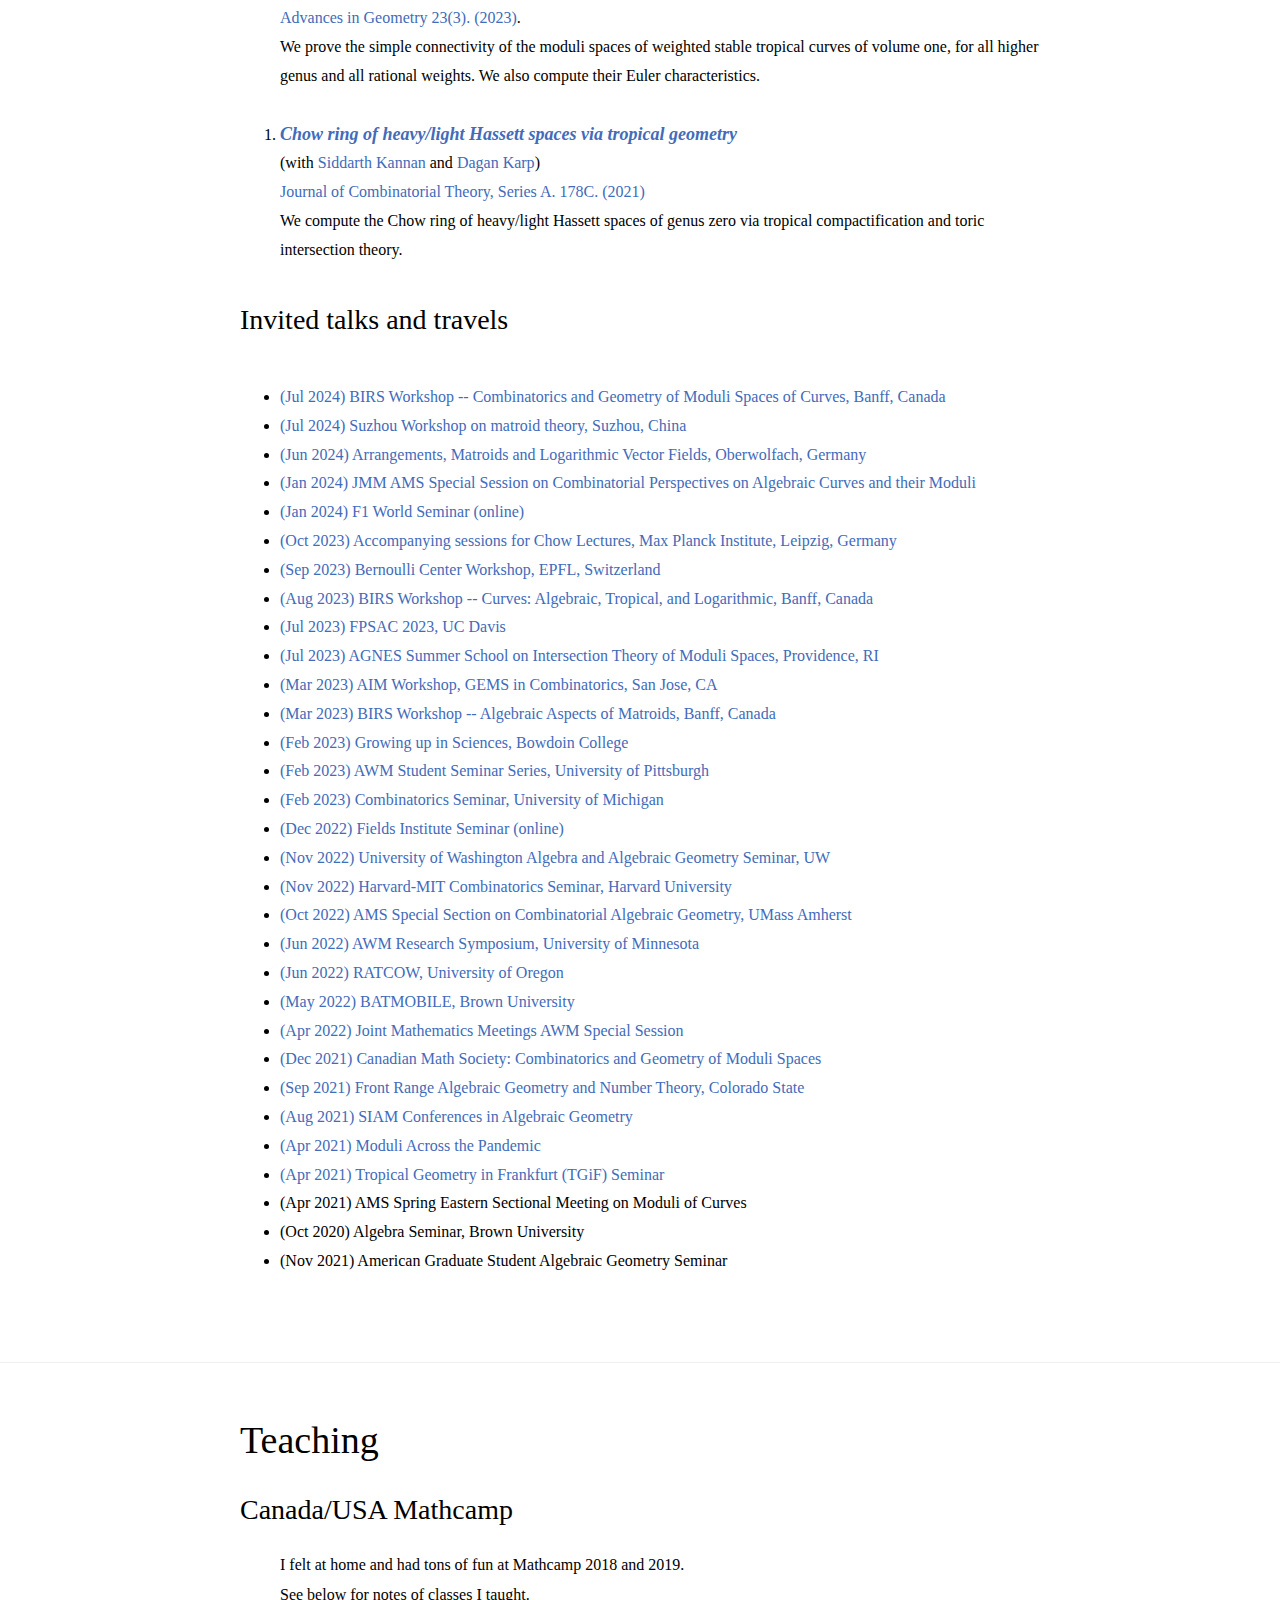
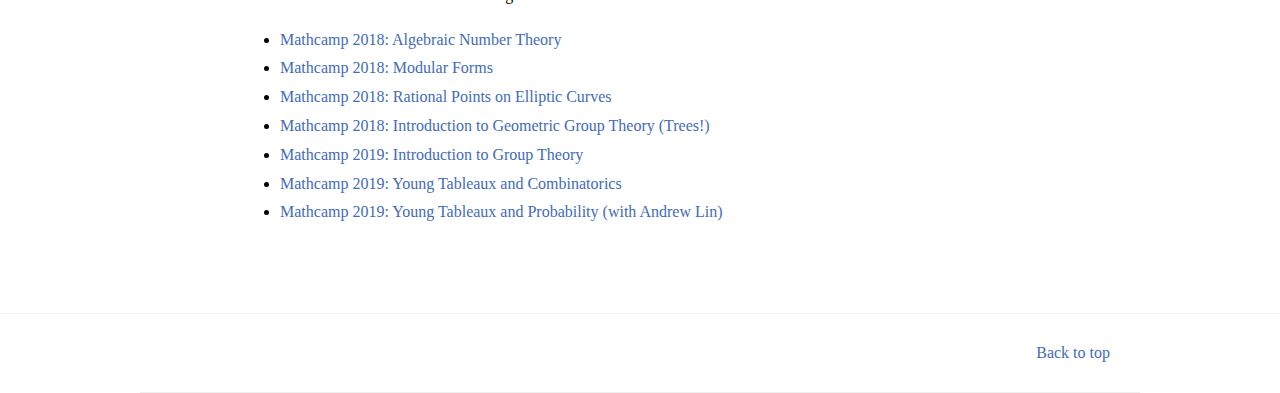
==== commit 02f19068: "compile" ====
--- a/index.html
+++ b/index.html
@@ -91,7 +91,7 @@
 </ul>
 </p>
             
-                <p>Prior, I did my PhD at <a href="https://www.brown.edu/academics/math/">Brown University</a> and my undergraduate studies in math and music at <a href="https://www.hmc.edu">Harvey Mudd College</a>, where I was fortunate to be advised by <a href="https://www.math.brown.edu/~mtchan/">Melody Chan</a> and <a href="https://www.math.hmc.edu/~dk/">Dagan Karp</a> respectively.</p>
+                <p>In 2023, I got a PhD in mathematics at <a href="https://www.brown.edu/academics/math/">Brown University</a>, where I was fortunate to be advised by <a href="https://www.math.brown.edu/~mtchan/">Melody Chan</a>. Prior, I had a wonderful time doing math and music at <a href="https://www.hmc.edu">Harvey Mudd College</a>, guided by the wisdom of <a href="https://www.math.hmc.edu/~dk/">Dagan Karp</a>.</p>
             
                 <p>Here are my <a href="http://www.shiyue.li/shiyueli-website-2023.pdf">Curriculum Vitae</a>, <a href="https://scholar.google.com/citations?user=wnfrXdMAAAAJ&amp;hl=en">Google Scholar</a>, <a href="https://arxiv.org/search/?query=%22shiyue+li%22&amp;searchtype=all&amp;source=header">arXiv</a> and <a href="mailto:shiyue_li@ias.edu">Email</a>.</p>
             
@@ -118,6 +118,12 @@
             color: #000000;
             letter-spacing: 0;
             line-height: 1.8em">
+                <li><a class="article" href="https://arxiv.org/abs/2311.09314" target="blank">Multimatroids and rational curves with cyclic action</a>
+                    <br>(with <a class="journal" href="https://sites.google.com/site/emilyclader/" target="blank" >Emily Clader</a>, <a class="journal" href="https://chiaradamiolini.wixsite.com/1289" target="blank" >Chiara Damiolini</a>, <a class="journal" href="https://people.math.harvard.edu/~ceur/" target="blank" >Christopher Eur</a>, <a class="journal" href="https://www.daojihuang.me" target="blank" >Daoji Huang</a>)
+                    <br> We study the connection between multimatroids and moduli spaces of rational curves with cyclic action. Multimatroids are generalizations of matroids and delta-matroids introduced by Bouchet, which naturally arise in topological graph theory. The vantage point of moduli of curves provides a tropical framework for studying multimatroids, generalizing the previous connection between type-A permutohedral varieties (Losev--Manin moduli spaces) and matroids, and the connection between type-B permutohedral varieties (Batyrev--Blume moduli spaces) and delta-matroids. pecifically, we equate a combinatorial nef cone of the moduli space with the space of ℝ-multimatroids, a slight generalization of multimatroids, and we introduce the independence polytopal complex of a multimatroid, whose volume is identified with an intersection number on the moduli space. As an application, for the generating set of the Chow ring of the moduli space consisting of all psi-classes and their pullbacks along certain forgetful maps, we give a combinatorial formula for their intersection numbers by relating to the volumes of independence polytopal complexes of multimatroids.
+                    <br>
+                    <br>
+                </li>
                 <li><a class="article" href="https://arxiv.org/abs/2308.12285" target="blank" >Kapranov degrees</a>
                     <br>(with <a class="journal" href="https://web.stanford.edu/~jbrakens/" target="blank" >Joshua Brakensiek</a>, <a class="journal" href="https://people.math.harvard.edu/~ceur/" target="blank" >Christopher Eur</a>, <a class="journal" href="https://stanford.edu/~mwlarson/" target="blank" >Matt Larson</a>)
                     <br>
@@ -226,7 +232,7 @@
                    <a class="link" href="https://www.jointmathematicsmeetings.org/meetings/national/jmm2024/2300_program_ss17.html#title" target="blank" >(Jan 2024) JMM AMS Special Session on Combinatorial Perspectives on Algebraic Curves and their Moduli</a>
                   </li>
                 <li>
-                  <a class="link" href="https://funworldseminar.wordpress.com/2022/11/15/the-sun-also-rises-a-review/" target="blank" >(Nov 2023) F1 World Seminar (online)</a>
+                  <a class="link" href="https://funworldseminar.wordpress.com/2022/11/15/the-sun-also-rises-a-review/" target="blank" >(Jan 2024) F1 World Seminar (online)</a>
                 </li>
                 <li>
                   <a class="link" href="https://www.mis.mpg.de/calendar/conferences/2023/chow.html" target="blank" >(Oct 2023) Accompanying sessions for Chow Lectures, Max Planck Institute, Leipzig, Germany</a>
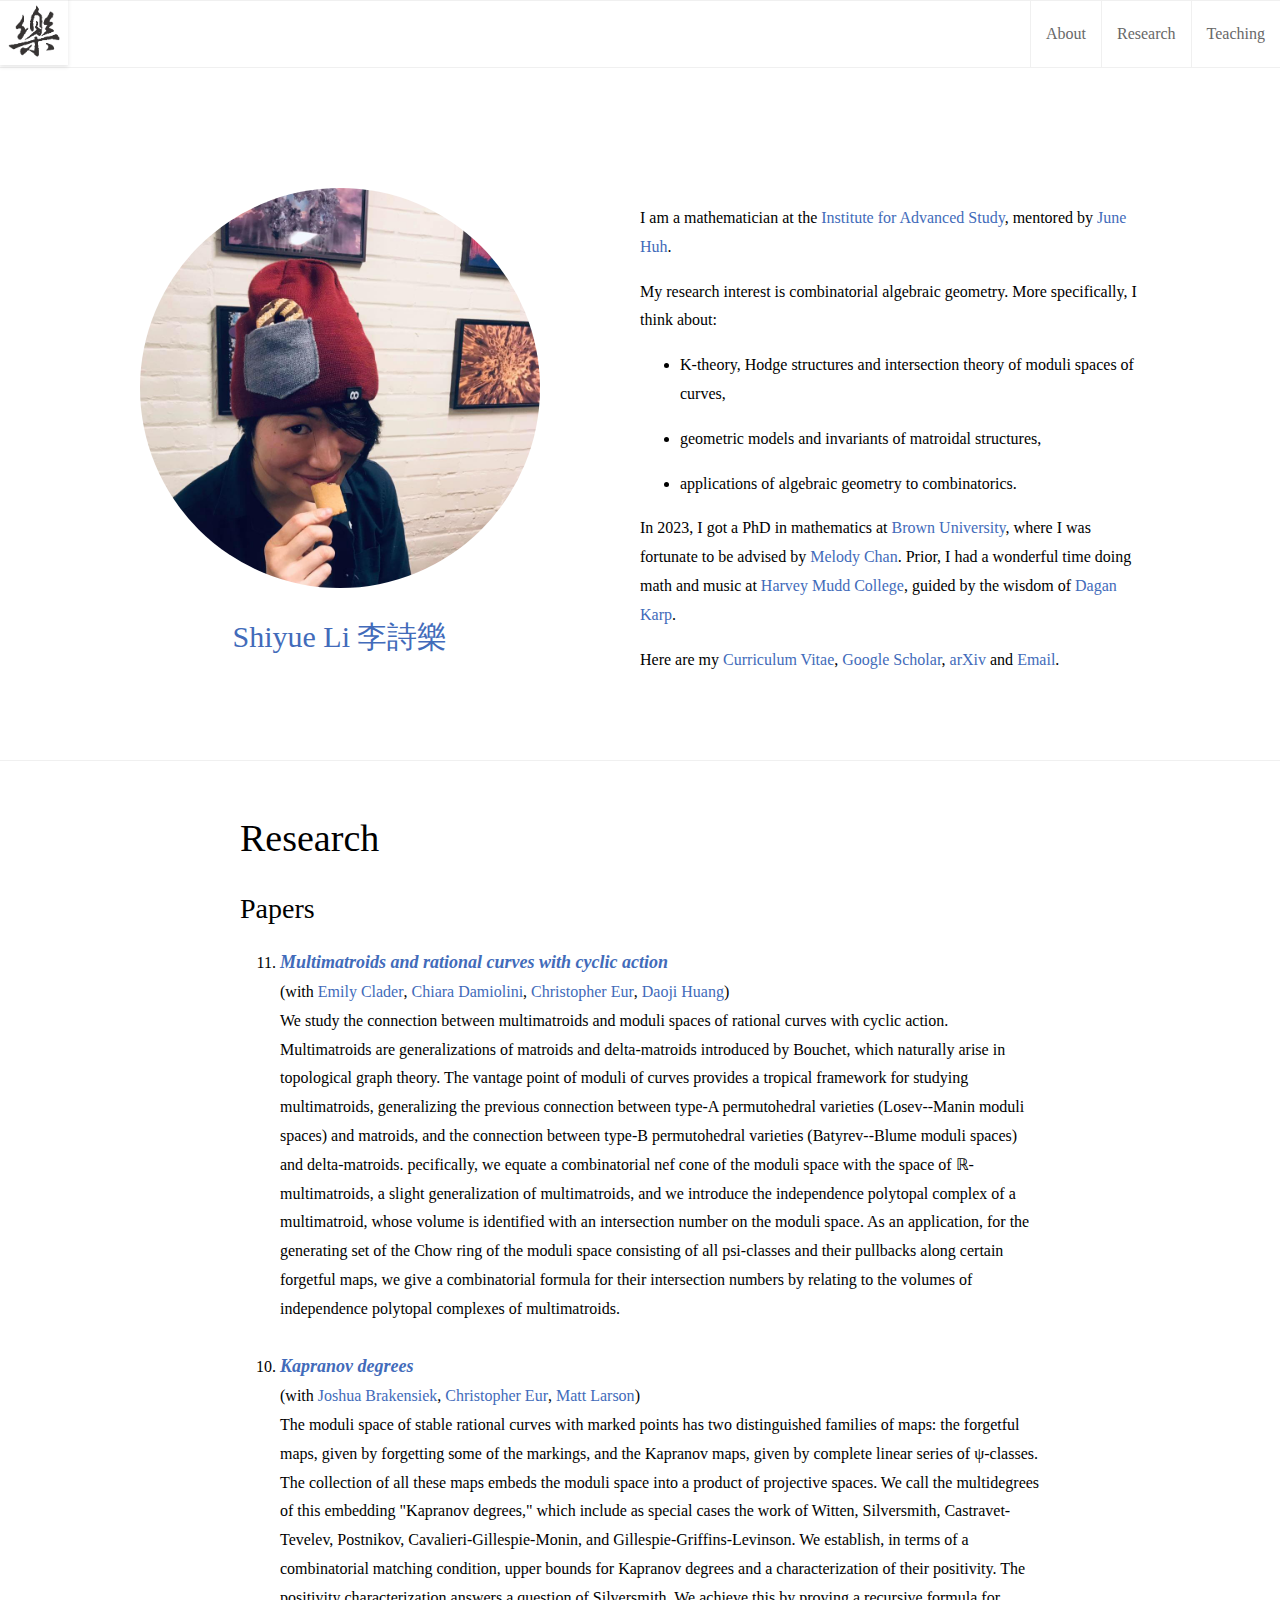
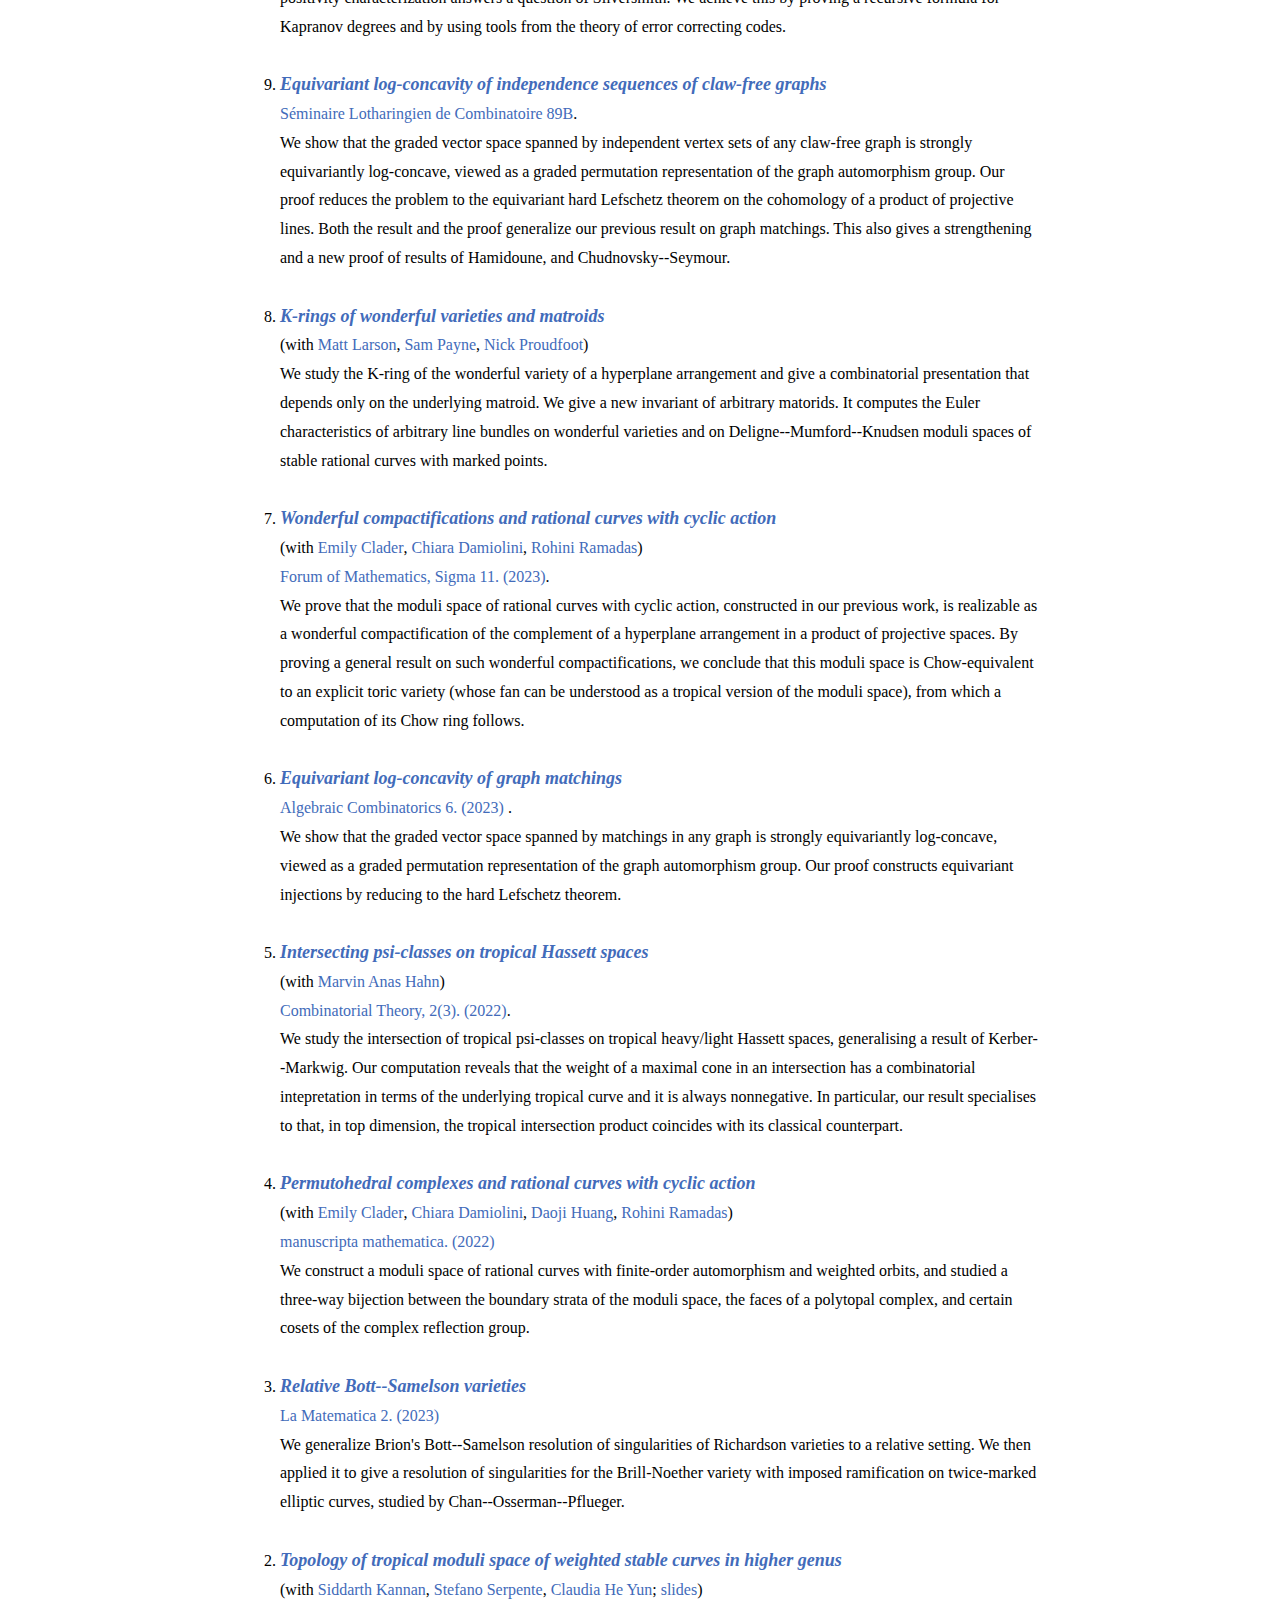
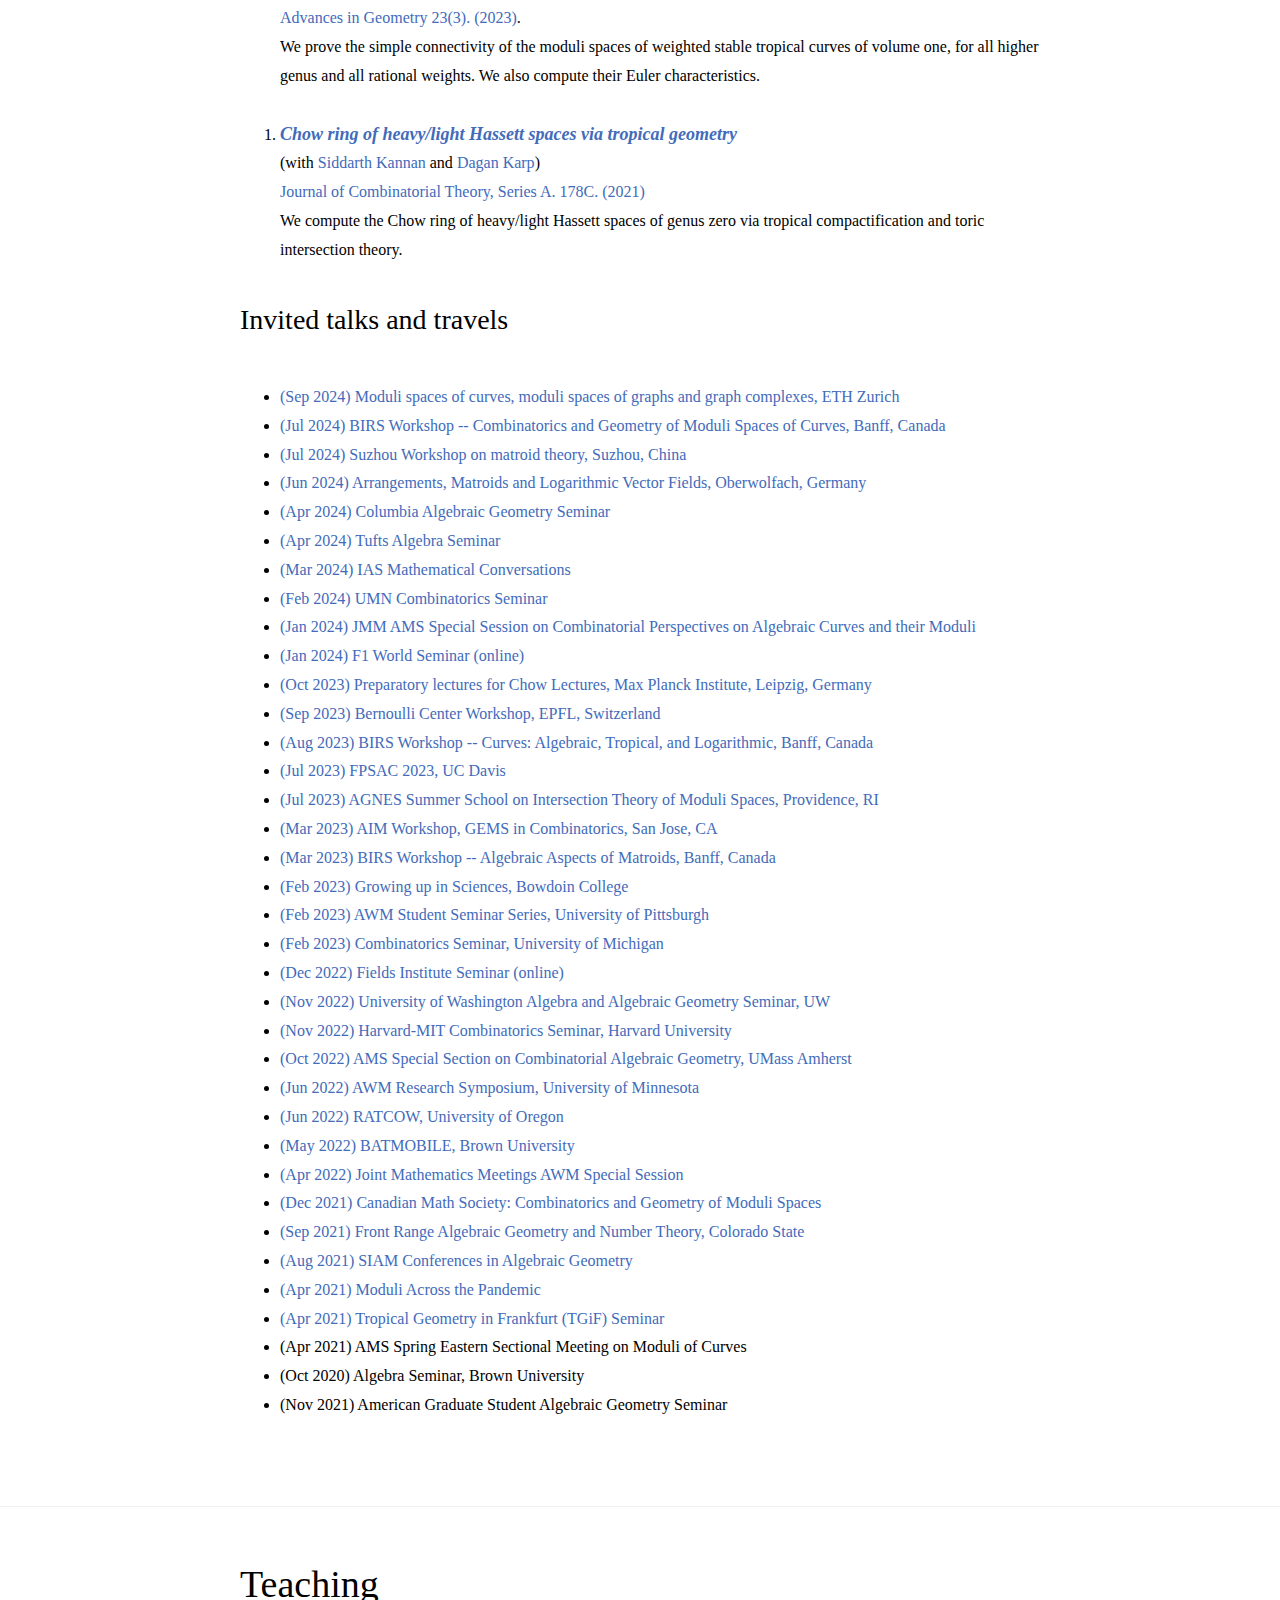
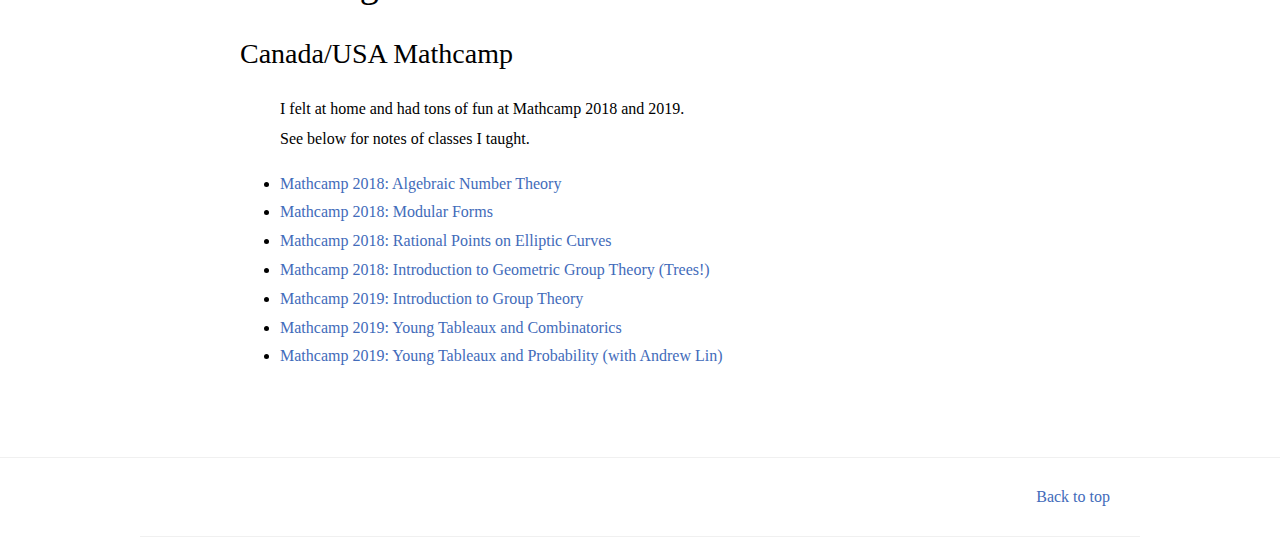
==== commit ecbe892d: "updated CV and travel" ====
--- a/index.html
+++ b/index.html
@@ -219,6 +219,9 @@
             letter-spacing: 0;
             line-height: 1.5em">
             <br>
+            <li>
+              <a class="link" href="https://eth-its.ethz.ch/activities/Graph-Moduli.html" target="blank" >(Sep 2024) Moduli spaces of curves, moduli spaces of graphs and graph complexes, ETH Zurich</a>
+             </li>
                <li>
                  <a class="link" href="https://www.birs.ca/events/2024/5-day-workshops/24w5200" target="blank" >(Jul 2024) BIRS Workshop -- Combinatorics and Geometry of Moduli Spaces of Curves, Banff, Canada</a>
                 </li>
@@ -229,13 +232,25 @@
                   <a class="link" href="https://www.mfo.de/occasion/2425/www_view" target="blank" >(Jun 2024) Arrangements, Matroids and Logarithmic Vector Fields, Oberwolfach, Germany</a>
                  </li>
                  <li>
+                   <a class="link" href="https://sites.google.com/view/nathanchen/seminars/columbia-ag-seminar" target="blank" >(Apr 2024) Columbia Algebraic Geometry Seminar</a>
+                  </li>
+                 <li>
+                   <a class="link" href="https://sites.google.com/view/tuftsagents/home" target="blank" >(Apr 2024) Tufts Algebra Seminar</a>
+                  </li>
+                  <li>
+                    <a class="link" href="https://www.ias.edu/event-series/mathematical-conversations" target="blank" >(Mar 2024) IAS Mathematical Conversations</a>
+                   </li>
+                   <li>
+                     <a class="link" href="https://www.daojihuang.me/seminar" target="blank" >(Feb 2024) UMN Combinatorics Seminar</a>
+                    </li>
+                 <li>
                    <a class="link" href="https://www.jointmathematicsmeetings.org/meetings/national/jmm2024/2300_program_ss17.html#title" target="blank" >(Jan 2024) JMM AMS Special Session on Combinatorial Perspectives on Algebraic Curves and their Moduli</a>
                   </li>
                 <li>
                   <a class="link" href="https://funworldseminar.wordpress.com/2022/11/15/the-sun-also-rises-a-review/" target="blank" >(Jan 2024) F1 World Seminar (online)</a>
                 </li>
                 <li>
-                  <a class="link" href="https://www.mis.mpg.de/calendar/conferences/2023/chow.html" target="blank" >(Oct 2023) Accompanying sessions for Chow Lectures, Max Planck Institute, Leipzig, Germany</a>
+                  <a class="link" href="https://www.mis.mpg.de/calendar/conferences/2023/chow.html" target="blank" >(Oct 2023) Preparatory lectures for Chow Lectures, Max Planck Institute, Leipzig, Germany</a>
                 </li>
                 <li>
                   <a class="link" href="https://bernoulli.epfl.ch/programs/hodge-and-k-theory-meet-combinatorics/" target="blank" >(Sep 2023) Bernoulli Center Workshop, EPFL, Switzerland</a>
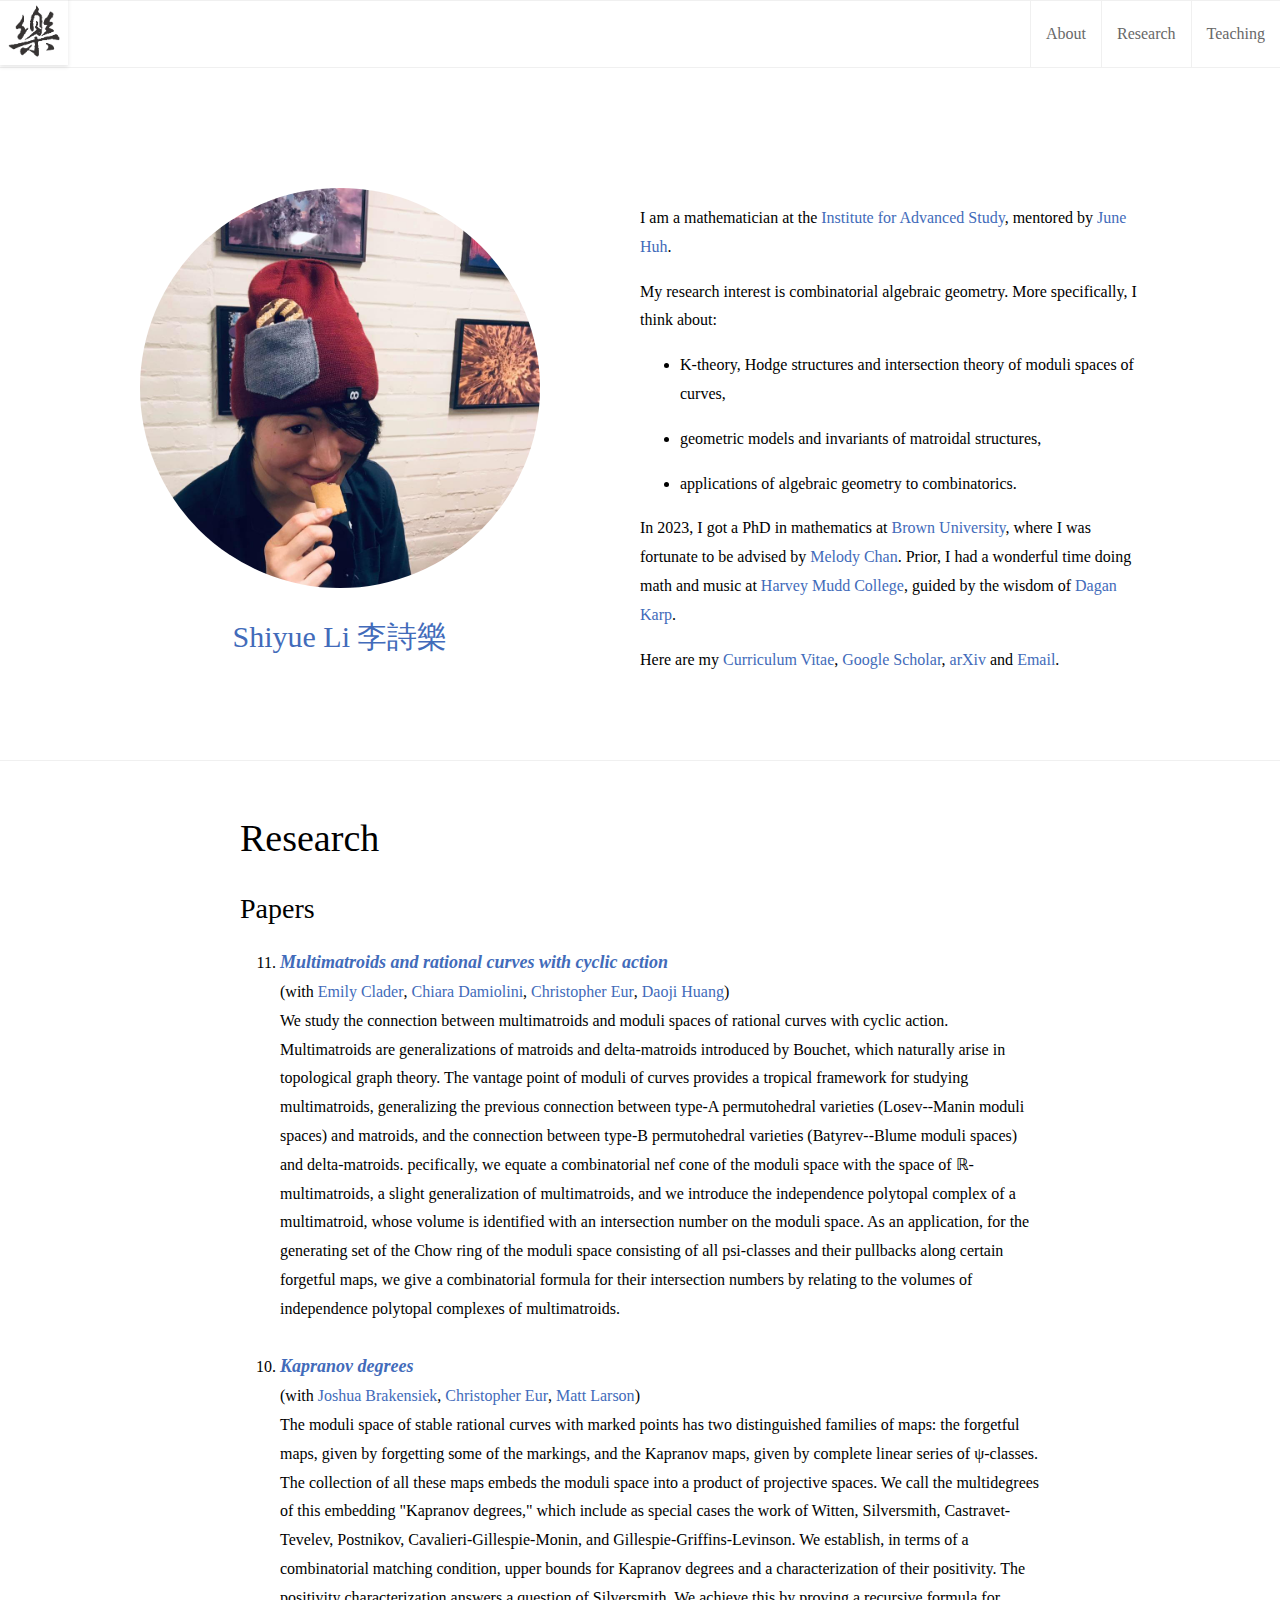
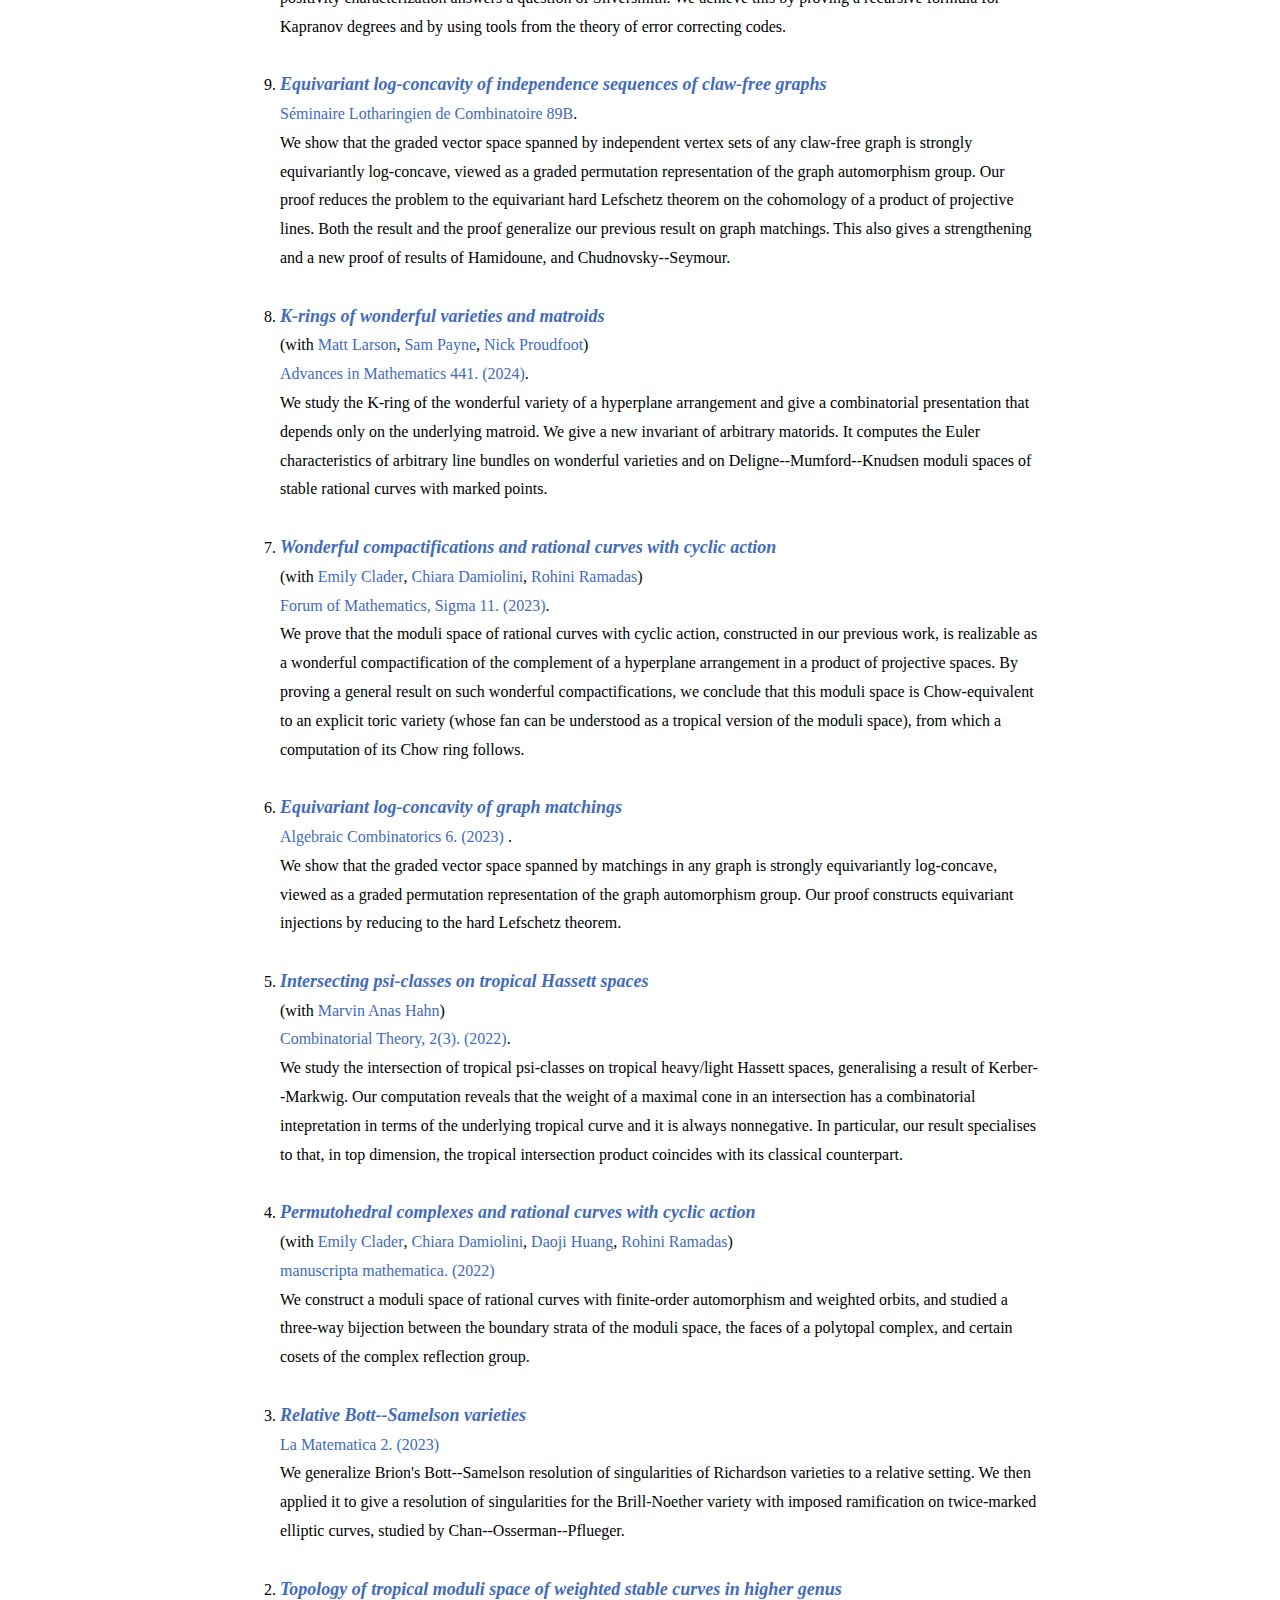
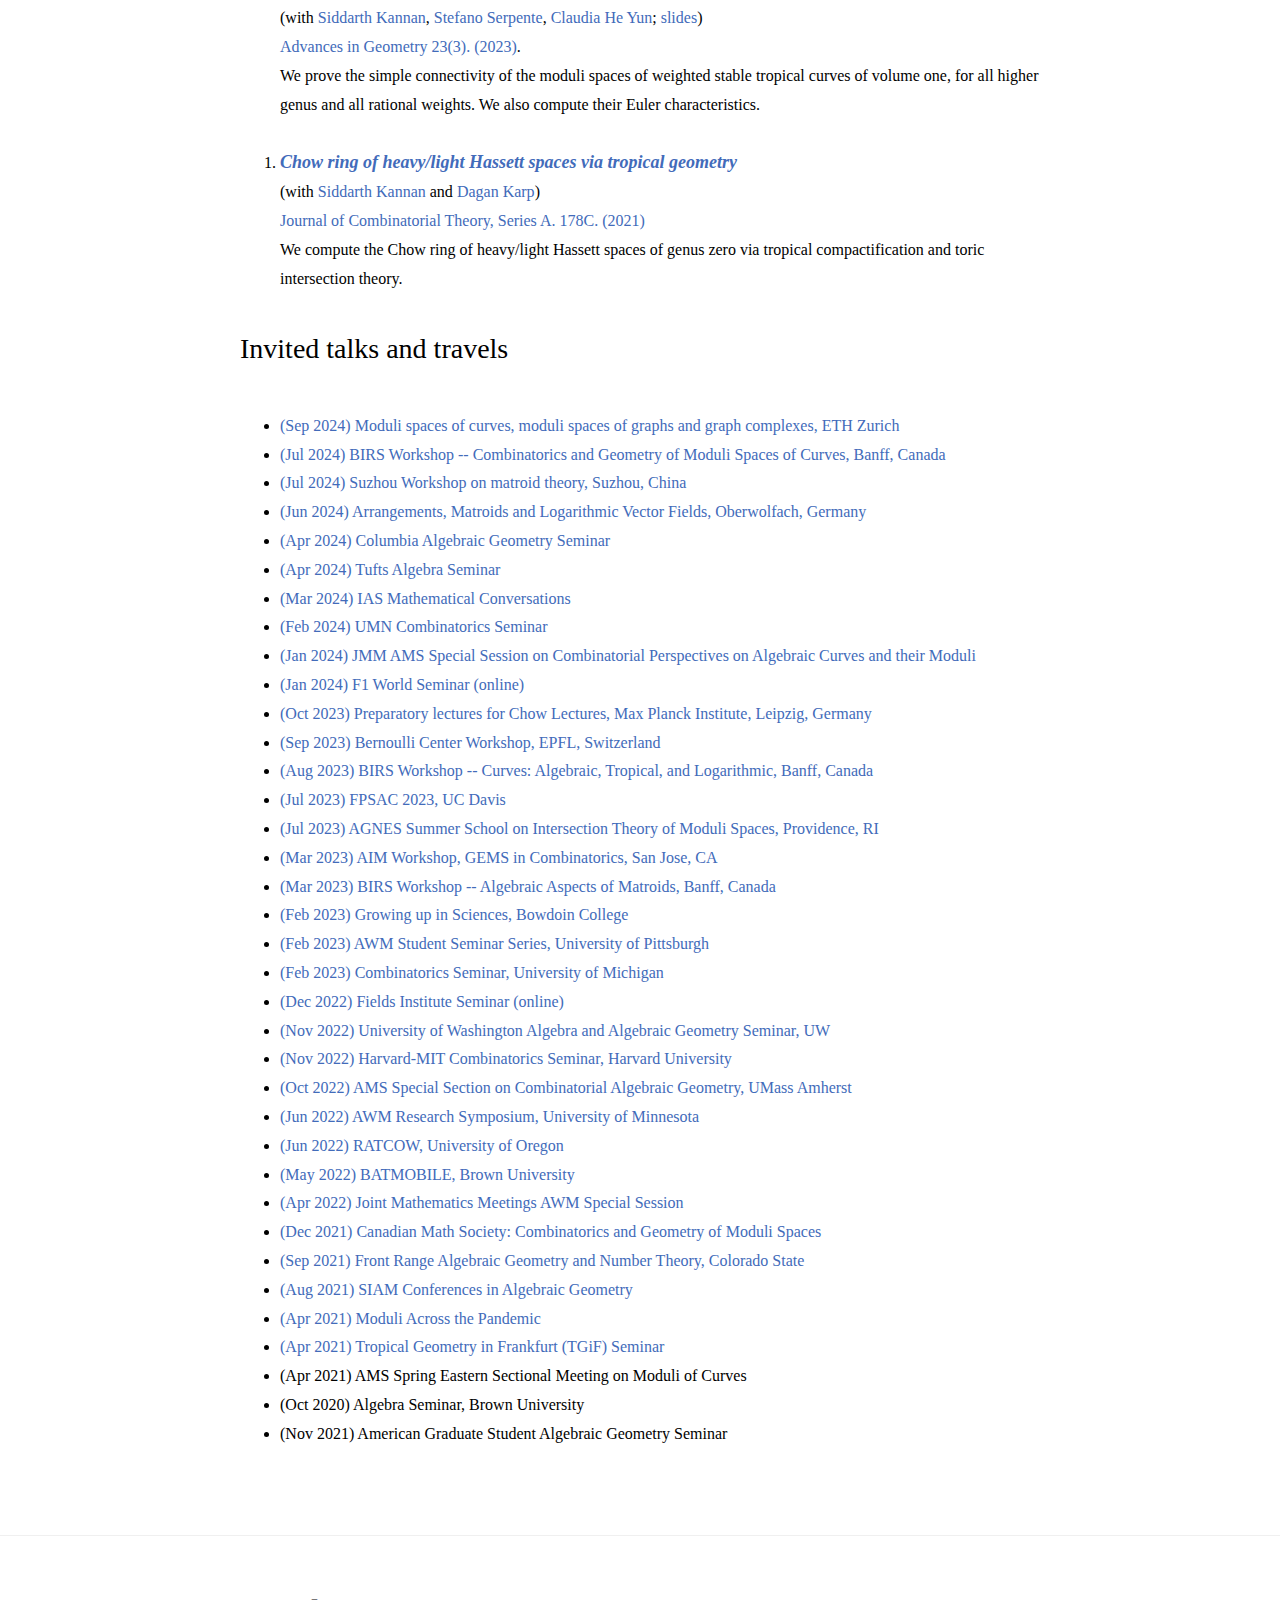
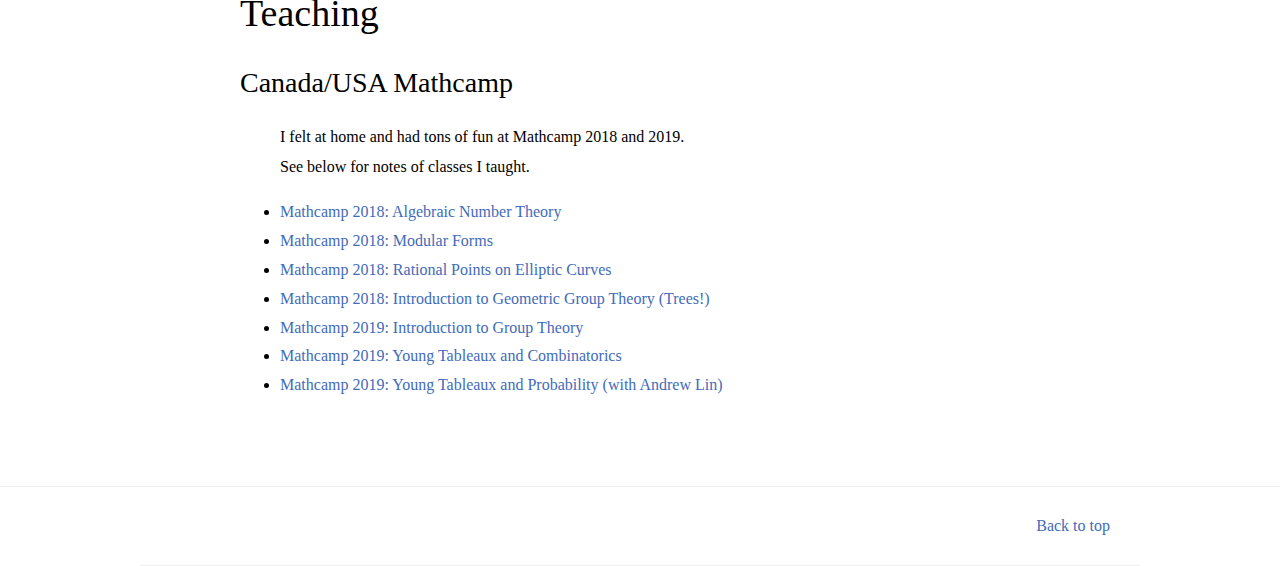
==== commit a015b336: "deleted unnecessary files" ====
--- a/index.html
+++ b/index.html
@@ -93,7 +93,7 @@
             
                 <p>In 2023, I got a PhD in mathematics at <a href="https://www.brown.edu/academics/math/">Brown University</a>, where I was fortunate to be advised by <a href="https://www.math.brown.edu/~mtchan/">Melody Chan</a>. Prior, I had a wonderful time doing math and music at <a href="https://www.hmc.edu">Harvey Mudd College</a>, guided by the wisdom of <a href="https://www.math.hmc.edu/~dk/">Dagan Karp</a>.</p>
             
-                <p>Here are my <a href="http://www.shiyue.li/shiyueli-website-2023.pdf">Curriculum Vitae</a>, <a href="https://scholar.google.com/citations?user=wnfrXdMAAAAJ&amp;hl=en">Google Scholar</a>, <a href="https://arxiv.org/search/?query=%22shiyue+li%22&amp;searchtype=all&amp;source=header">arXiv</a> and <a href="mailto:shiyue_li@ias.edu">Email</a>.</p>
+                <p>Here are my <a href="http://www.shiyue.li/shiyueli-website-2024.pdf">Curriculum Vitae</a>, <a href="https://scholar.google.com/citations?user=wnfrXdMAAAAJ&amp;hl=en">Google Scholar</a>, <a href="https://arxiv.org/search/?query=%22shiyue+li%22&amp;searchtype=all&amp;source=header">arXiv</a> and <a href="mailto:shiyue_li@ias.edu">Email</a>.</p>
             
         </div>
     </div>
@@ -140,6 +140,7 @@
                 </li>
                 <li><a class="article" href="https://arxiv.org/abs/2210.03169" target="blank"> <span class="emphasized">K</span>-rings of wonderful varieties and matroids</a>
                     <br>(with <a class="journal" href="https://stanford.edu/~mwlarson/" target="blank" >Matt Larson</a>, <a class="journal" href="https://web.ma.utexas.edu/users/sampayne/" target="blank" >Sam Payne</a>, <a class="journal" href="https://pages.uoregon.edu/njp/" target="blank" >Nick Proudfoot</a>)
+                    <br> <a class="journal" href="https://www.sciencedirect.com/science/article/abs/pii/S0001870824000690" target="blank" >Advances in Mathematics 441. (2024)</a>.
                     <br>
                     We study the <span class="emphasized">K</span>-ring of the wonderful variety of a hyperplane arrangement and give a combinatorial presentation that depends only on the underlying matroid. We give a new invariant of arbitrary matorids. It computes the Euler characteristics of arbitrary line bundles on wonderful varieties and on Deligne--Mumford--Knudsen moduli spaces of stable rational curves with marked points.
                     <br>
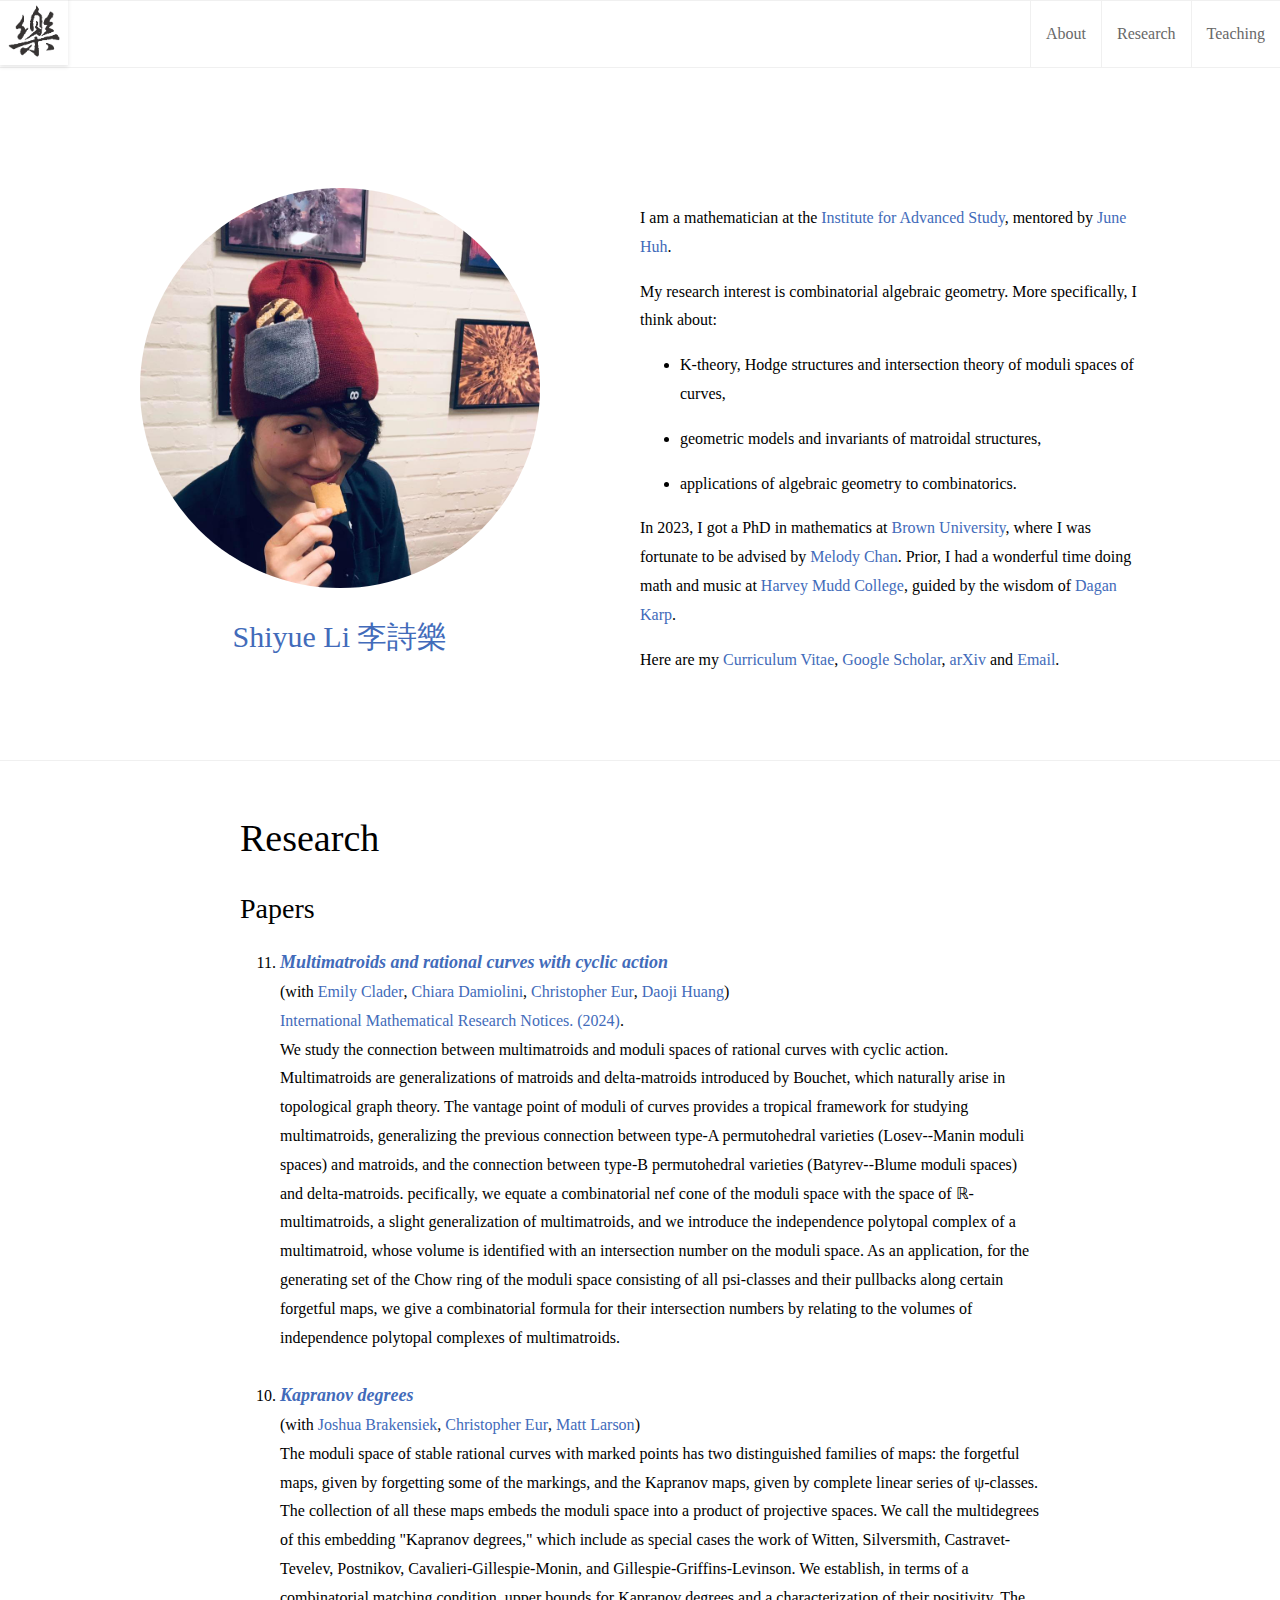
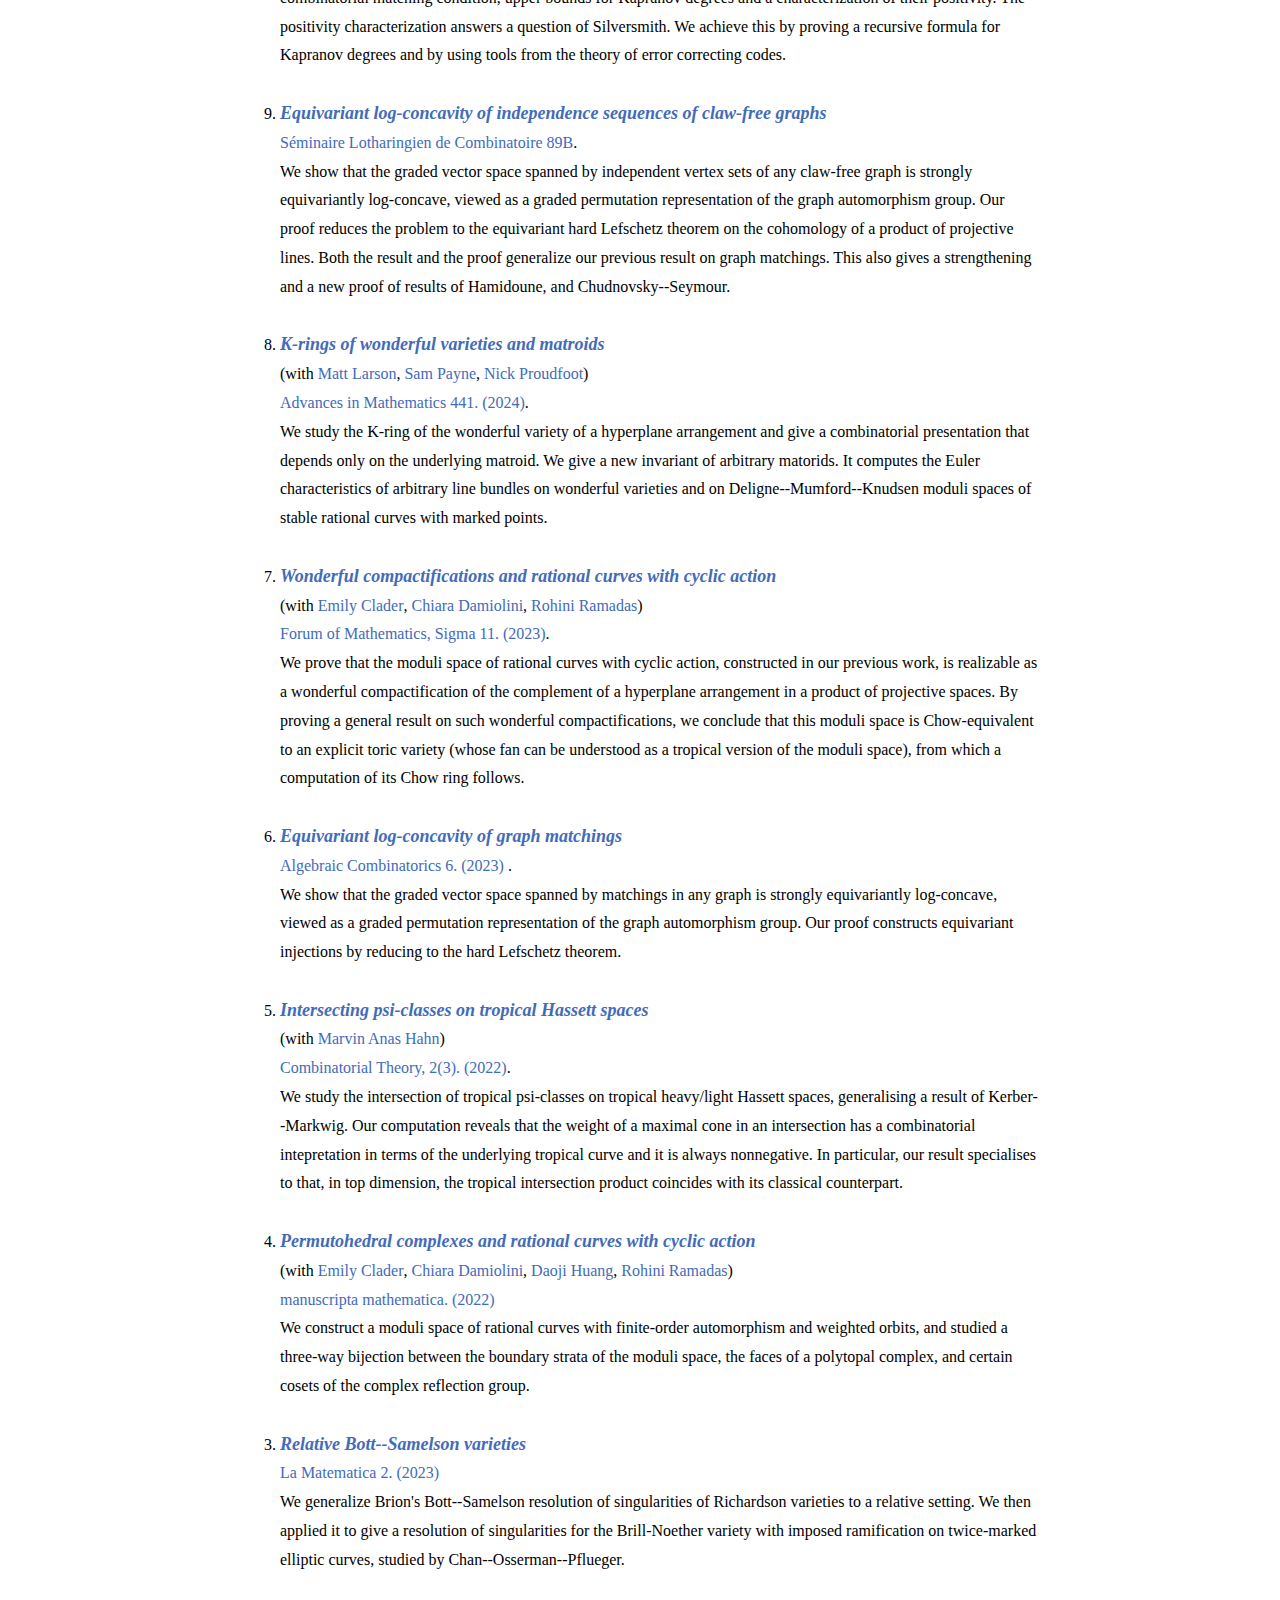
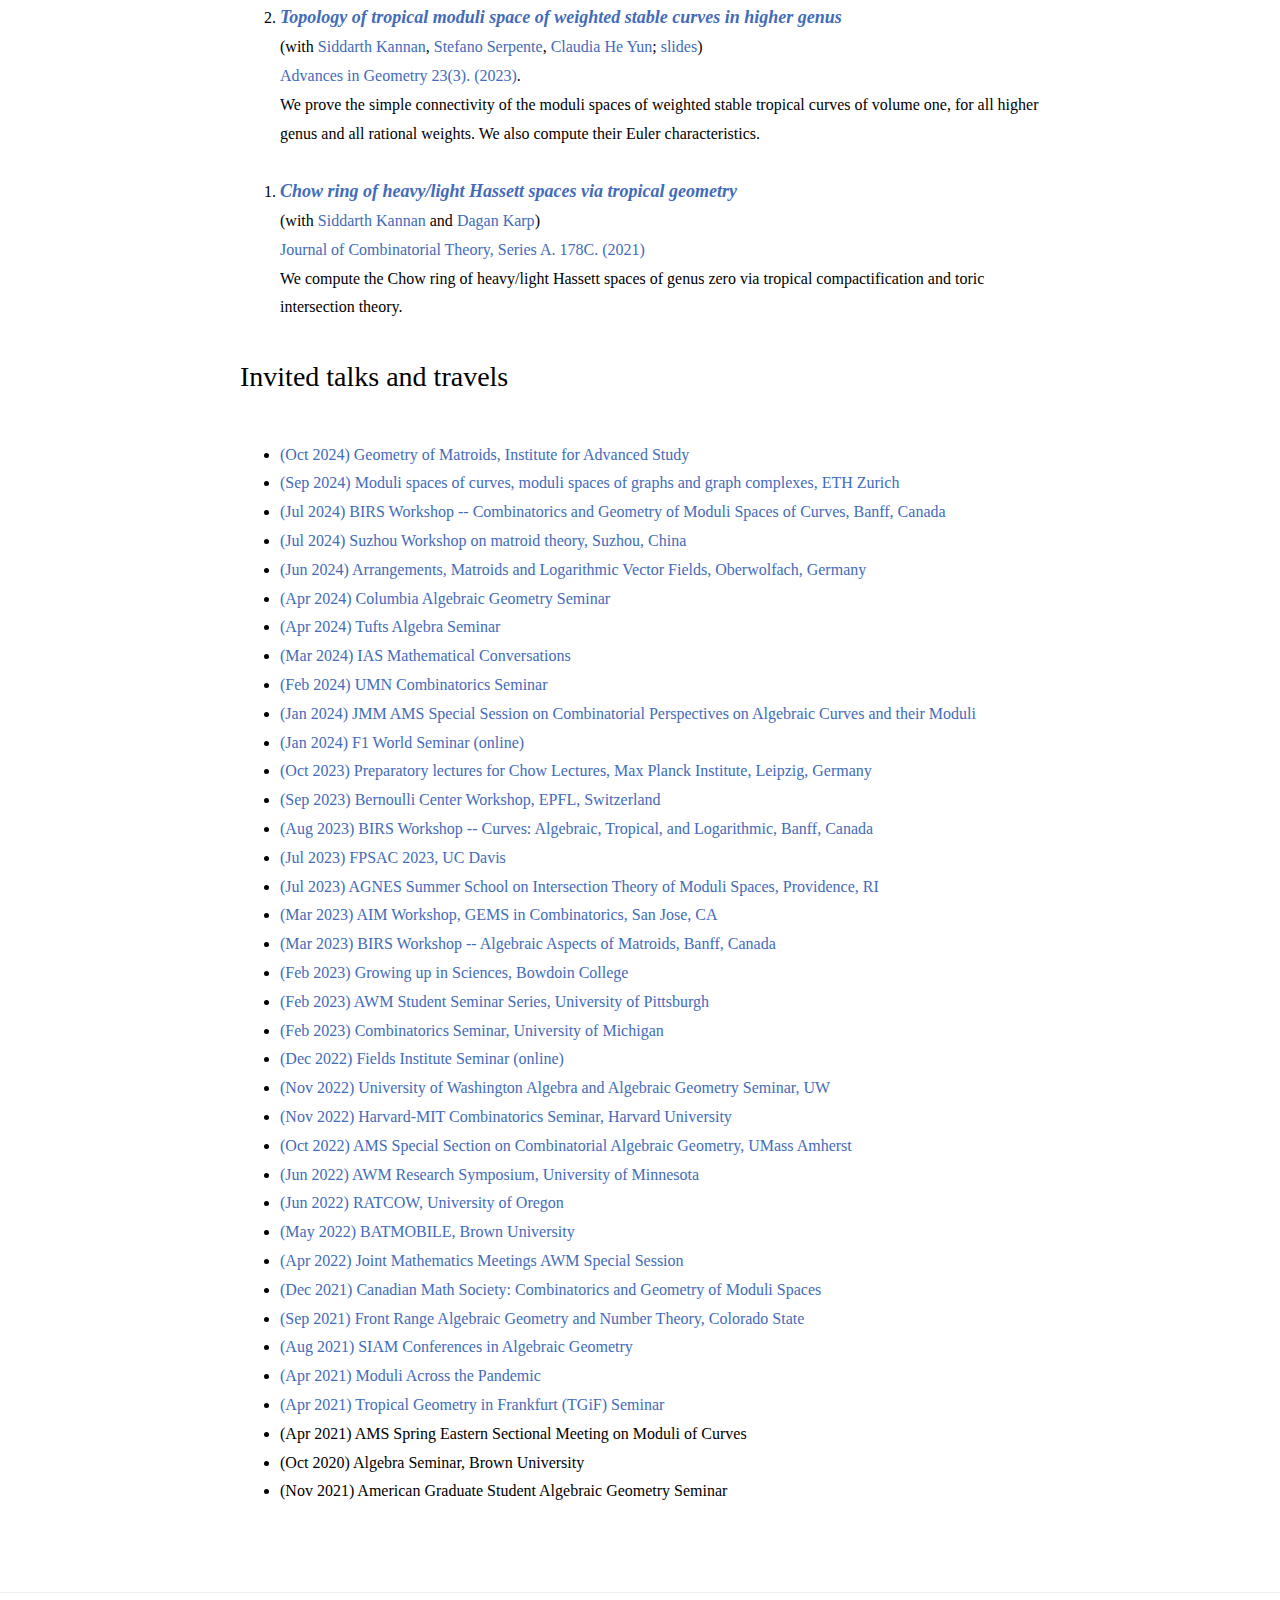
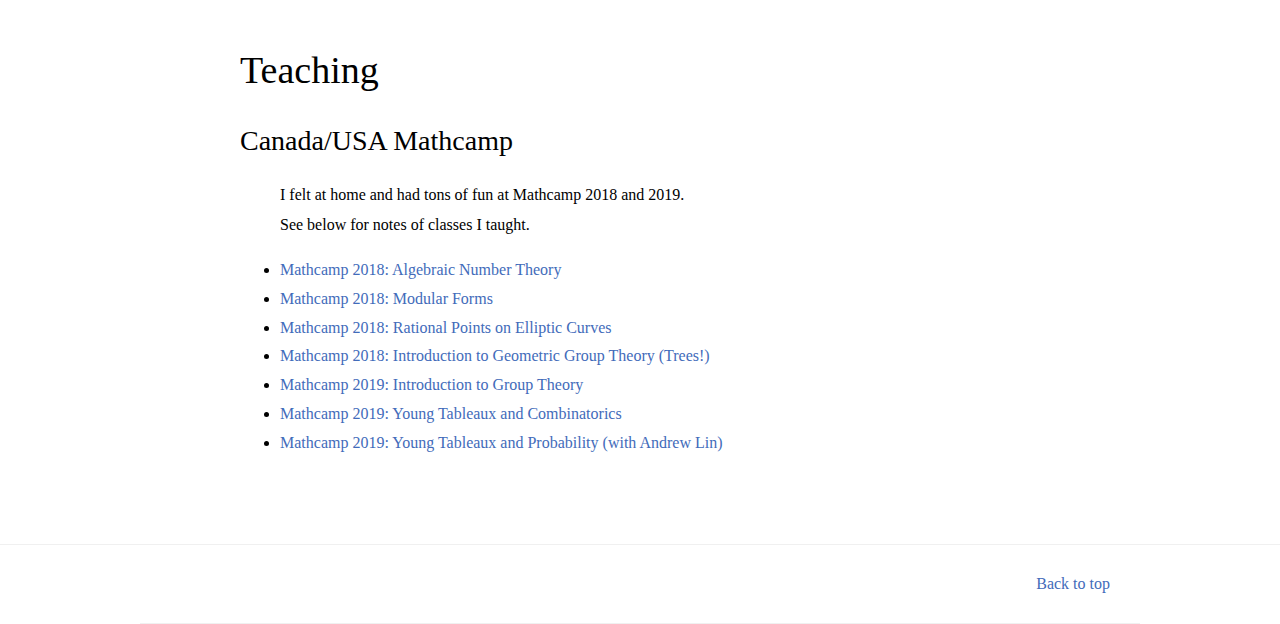
==== commit a3ad1633: "updated cv, paper info, travel" ====
--- a/index.html
+++ b/index.html
@@ -120,6 +120,7 @@
             line-height: 1.8em">
                 <li><a class="article" href="https://arxiv.org/abs/2311.09314" target="blank">Multimatroids and rational curves with cyclic action</a>
                     <br>(with <a class="journal" href="https://sites.google.com/site/emilyclader/" target="blank" >Emily Clader</a>, <a class="journal" href="https://chiaradamiolini.wixsite.com/1289" target="blank" >Chiara Damiolini</a>, <a class="journal" href="https://people.math.harvard.edu/~ceur/" target="blank" >Christopher Eur</a>, <a class="journal" href="https://www.daojihuang.me" target="blank" >Daoji Huang</a>)
+                     <br> <a class="journal" href="https://academic.oup.com/imrn/advance-article-abstract/doi/10.1093/imrn/rnae069/7654041?utm_source=advanceaccess&utm_campaign=imrn&utm_medium=email" target="blank" >International Mathematical Research Notices. (2024)</a>.
                     <br> We study the connection between multimatroids and moduli spaces of rational curves with cyclic action. Multimatroids are generalizations of matroids and delta-matroids introduced by Bouchet, which naturally arise in topological graph theory. The vantage point of moduli of curves provides a tropical framework for studying multimatroids, generalizing the previous connection between type-A permutohedral varieties (Losev--Manin moduli spaces) and matroids, and the connection between type-B permutohedral varieties (Batyrev--Blume moduli spaces) and delta-matroids. pecifically, we equate a combinatorial nef cone of the moduli space with the space of ℝ-multimatroids, a slight generalization of multimatroids, and we introduce the independence polytopal complex of a multimatroid, whose volume is identified with an intersection number on the moduli space. As an application, for the generating set of the Chow ring of the moduli space consisting of all psi-classes and their pullbacks along certain forgetful maps, we give a combinatorial formula for their intersection numbers by relating to the volumes of independence polytopal complexes of multimatroids.
                     <br>
                     <br>
@@ -221,8 +222,11 @@
             line-height: 1.5em">
             <br>
             <li>
+              <a class="link" href="https://www.ias.edu/math/events/geometry-matroids-workshop" target="blank" >(Oct 2024) Geometry of Matroids, Institute for Advanced Study</a>
+            </li>
+            <li>
               <a class="link" href="https://eth-its.ethz.ch/activities/Graph-Moduli.html" target="blank" >(Sep 2024) Moduli spaces of curves, moduli spaces of graphs and graph complexes, ETH Zurich</a>
-             </li>
+            </li>
                <li>
                  <a class="link" href="https://www.birs.ca/events/2024/5-day-workshops/24w5200" target="blank" >(Jul 2024) BIRS Workshop -- Combinatorics and Geometry of Moduli Spaces of Curves, Banff, Canada</a>
                 </li>
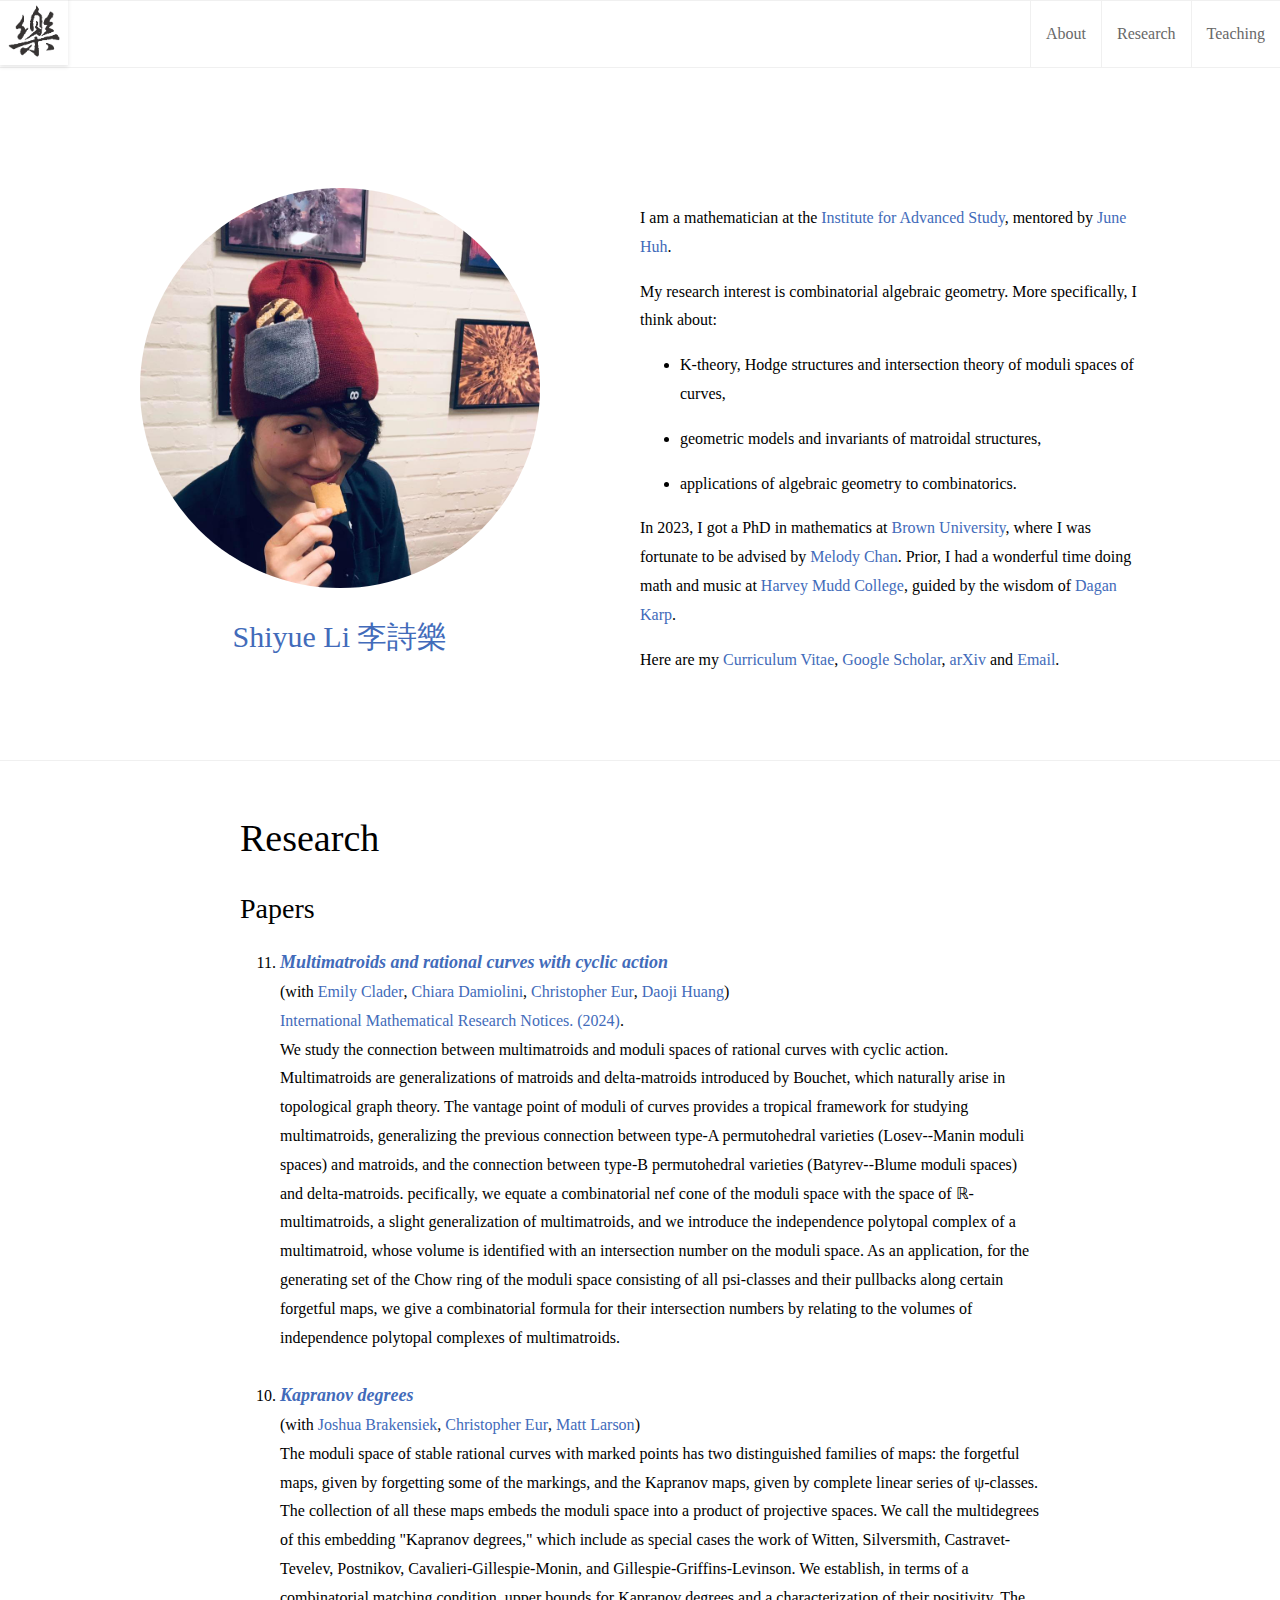
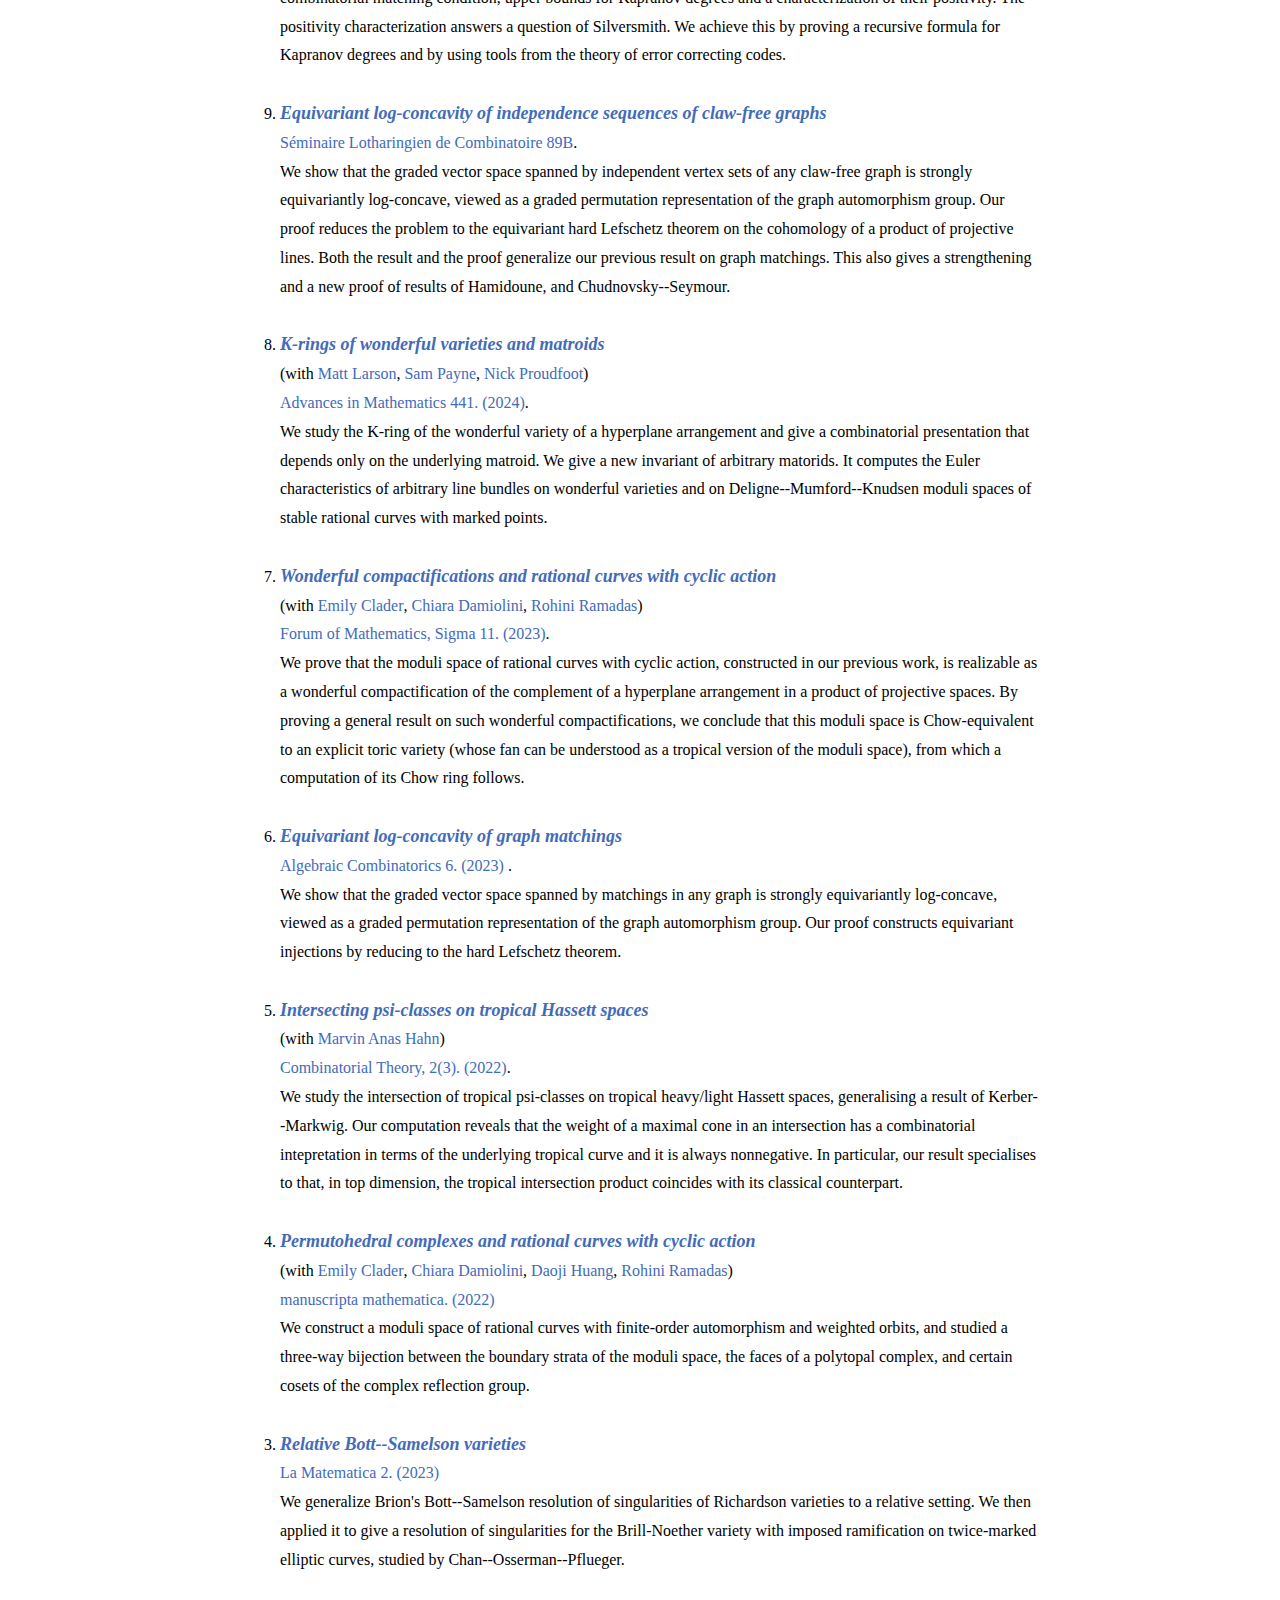
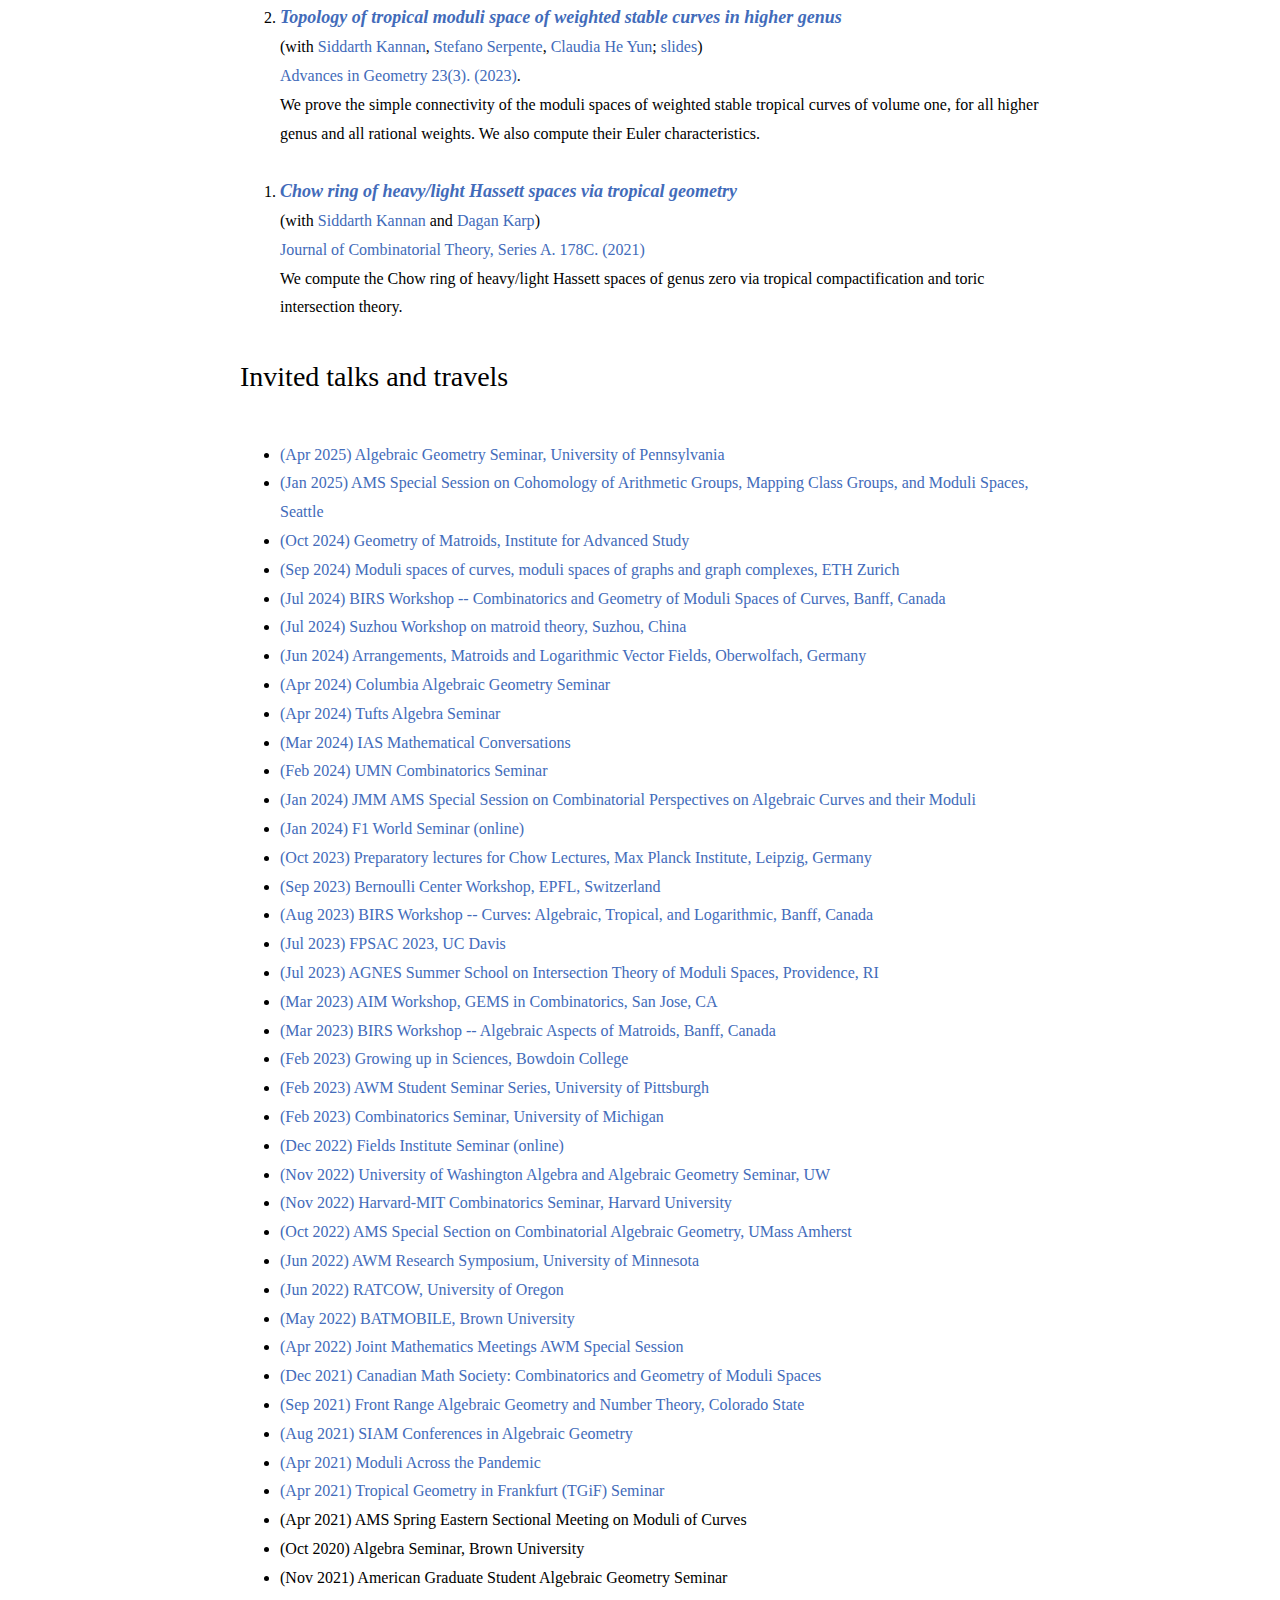
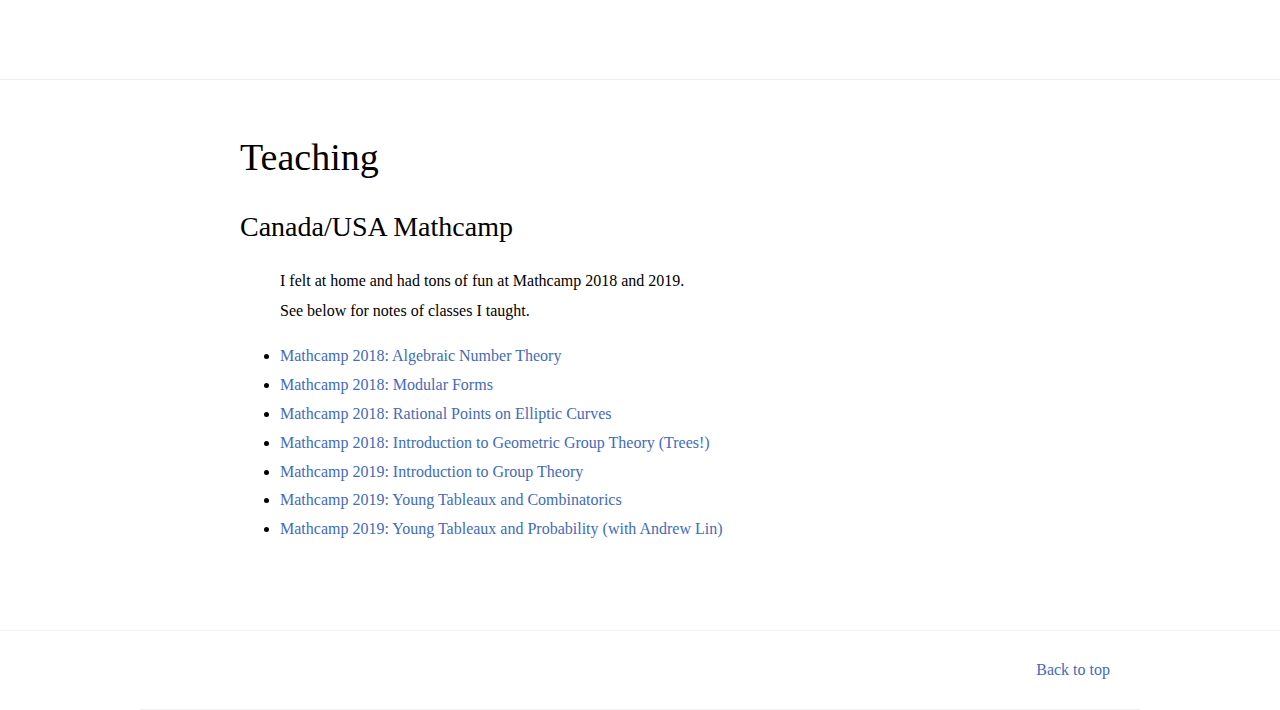
==== commit eecfb2fe: "Updated travels and CV" ====
--- a/index.html
+++ b/index.html
@@ -93,7 +93,7 @@
             
                 <p>In 2023, I got a PhD in mathematics at <a href="https://www.brown.edu/academics/math/">Brown University</a>, where I was fortunate to be advised by <a href="https://www.math.brown.edu/~mtchan/">Melody Chan</a>. Prior, I had a wonderful time doing math and music at <a href="https://www.hmc.edu">Harvey Mudd College</a>, guided by the wisdom of <a href="https://www.math.hmc.edu/~dk/">Dagan Karp</a>.</p>
             
-                <p>Here are my <a href="http://www.shiyue.li/shiyueli-website-2024.pdf">Curriculum Vitae</a>, <a href="https://scholar.google.com/citations?user=wnfrXdMAAAAJ&amp;hl=en">Google Scholar</a>, <a href="https://arxiv.org/search/?query=%22shiyue+li%22&amp;searchtype=all&amp;source=header">arXiv</a> and <a href="mailto:shiyue_li@ias.edu">Email</a>.</p>
+                <p>Here are my <a href="http://www.shiyue.li/shiyueli-cv-2025.pdf">Curriculum Vitae</a>, <a href="https://scholar.google.com/citations?user=wnfrXdMAAAAJ&amp;hl=en">Google Scholar</a>, <a href="https://arxiv.org/search/?query=%22shiyue+li%22&amp;searchtype=all&amp;source=header">arXiv</a> and <a href="mailto:shiyue_li@ias.edu">Email</a>.</p>
             
         </div>
     </div>
@@ -221,6 +221,12 @@
             letter-spacing: 0;
             line-height: 1.5em">
             <br>
+            <li>
+                <a class="link" href="https://www.math.upenn.edu/events/seminars/algebraic-geometry-seminar" target="blank" >(Apr 2025) Algebraic Geometry Seminar, University of Pennsylvania</a>
+            </li>
+            <li>
+                <a class="link" href="https://jointmathematicsmeetings.org/meetings/national/jmm2025/2314_program_ss27.html#title" target="blank" >(Jan 2025) AMS Special Session on Cohomology of Arithmetic Groups, Mapping Class Groups, and Moduli Spaces, Seattle</a>
+            </li>
             <li>
               <a class="link" href="https://www.ias.edu/math/events/geometry-matroids-workshop" target="blank" >(Oct 2024) Geometry of Matroids, Institute for Advanced Study</a>
             </li>
